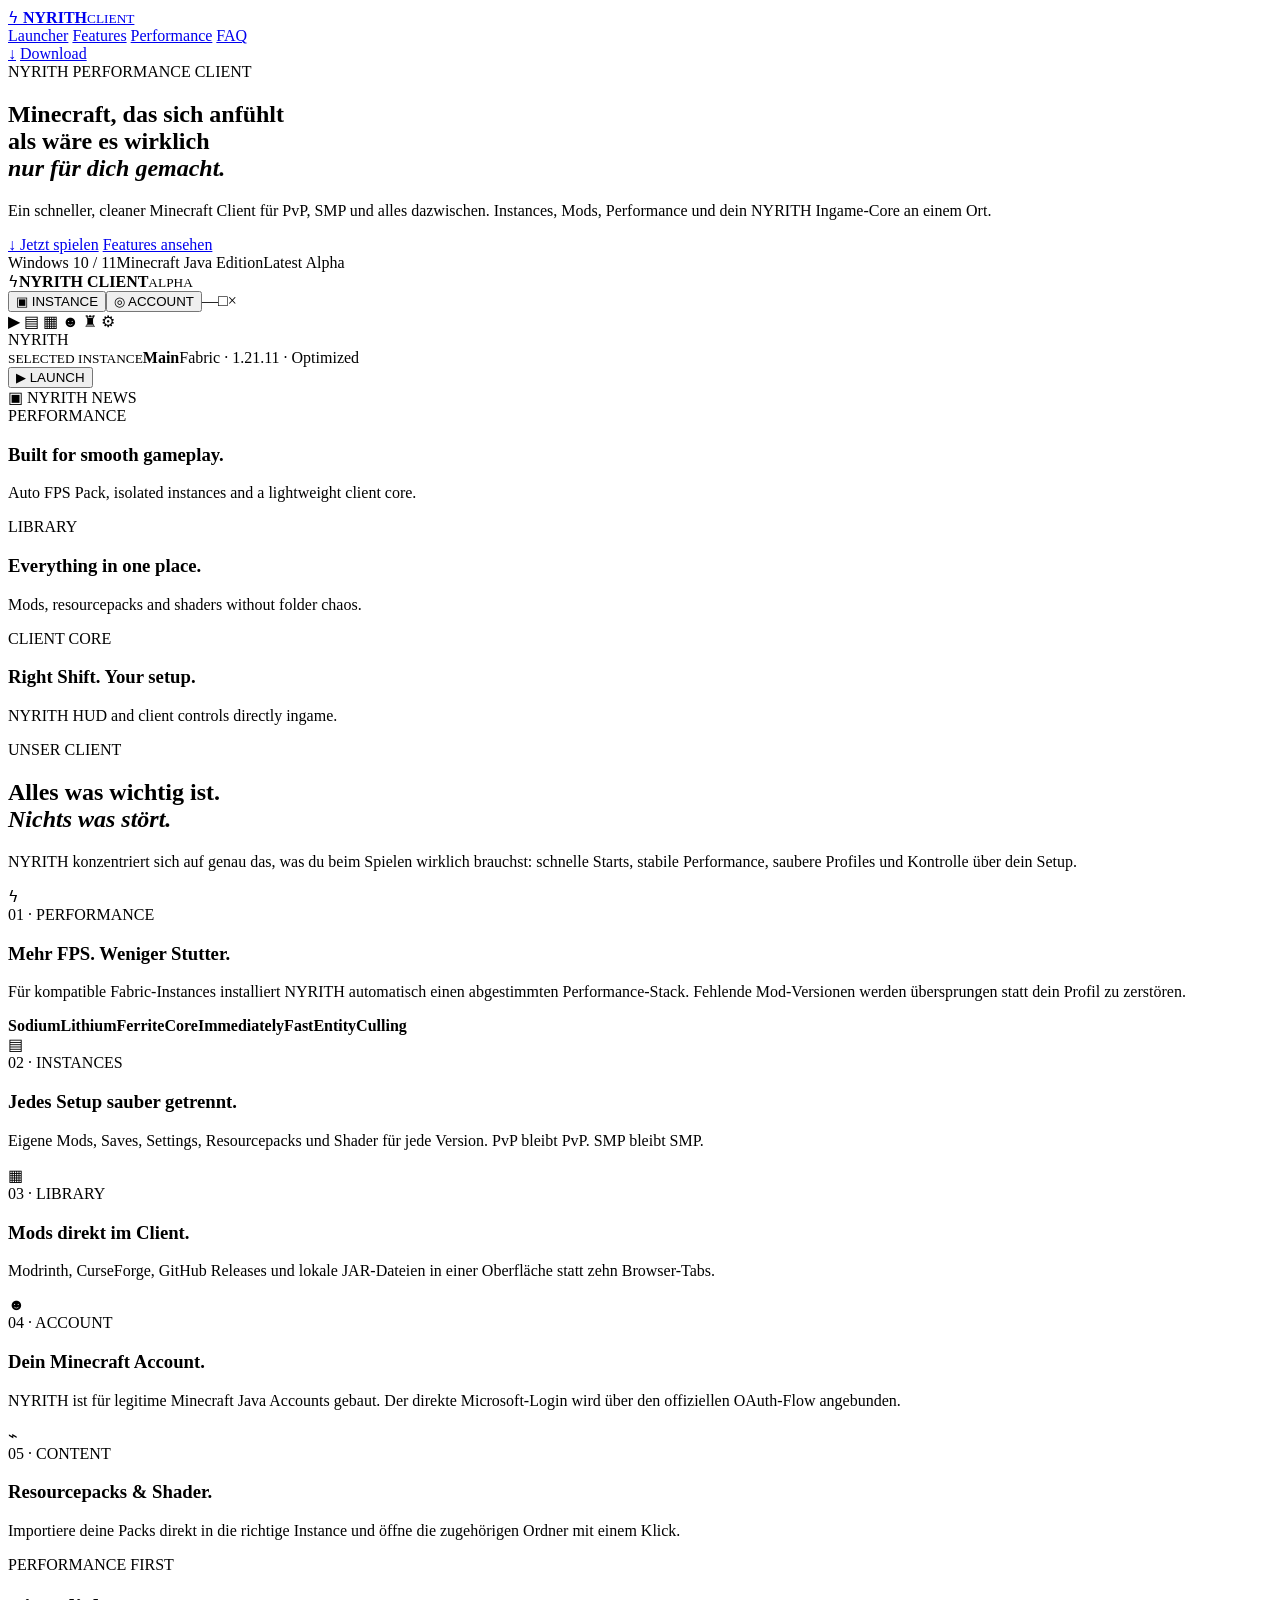
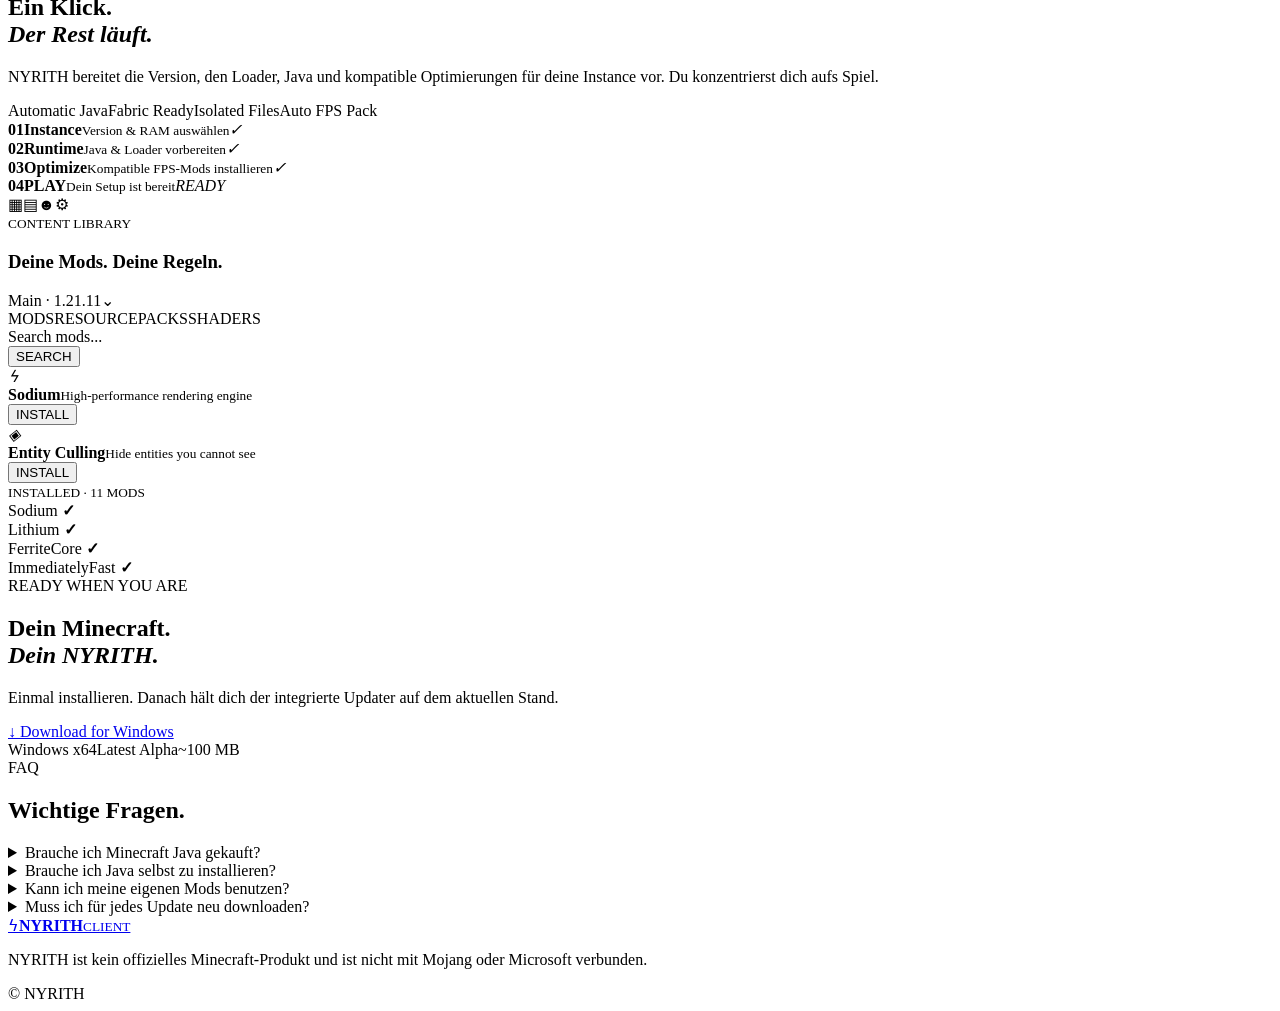
==== index.html @ 1ecbce2e "Publish NYRITH website" ====
<!doctype html>
<html lang="de">
<head>
  <meta charset="UTF-8" />
  <meta name="viewport" content="width=device-width, initial-scale=1.0" />
  <meta name="theme-color" content="#06070b" />
  <meta name="description" content="NYRITH Client – ein moderner Minecraft Performance Client mit Instances, Mods, Resourcepacks, Shadern und eigenem Ingame-Core." />
  <title>NYRITH Client — Minecraft, nur für dich gemacht.</title>
  <link rel="stylesheet" href="styles.css" />
</head>
<body>
  <div class="site-noise" aria-hidden="true"></div>
  <div class="site-glow glow-a" aria-hidden="true"></div>
  <div class="site-glow glow-b" aria-hidden="true"></div>

  <header class="topbar" id="top">
    <div class="topbar-inner">
      <a class="brand" href="#top" aria-label="NYRITH Startseite">
        <span class="bolt" aria-hidden="true">ϟ</span>
        <span class="brand-copy"><b>NYRITH</b><small>CLIENT</small></span>
      </a>

      <nav class="nav" id="mainNav" aria-label="Hauptnavigation">
        <a href="#launcher">Launcher</a>
        <a href="#features">Features</a>
        <a href="#performance">Performance</a>
        <a href="#faq">FAQ</a>
      </nav>

      <div class="top-actions">
        <a class="nav-icon" href="#download" aria-label="Download">↓</a>
        <a class="download-button js-download" href="https://github.com/Away232323/NYRITH-Client-Releases/releases/latest">Download</a>
      </div>
    </div>
  </header>

  <main>
    <section class="hero section-shell">
      <div class="hero-kicker"><span></span> NYRITH PERFORMANCE CLIENT</div>
      <h1>Minecraft, das sich anfühlt<br />als wäre es wirklich<br /><em>nur für dich gemacht.</em></h1>
      <p class="hero-sub">Ein schneller, cleaner Minecraft Client für PvP, SMP und alles dazwischen. Instances, Mods, Performance und dein NYRITH Ingame-Core an einem Ort.</p>
      <div class="hero-actions">
        <a class="cta primary js-download" href="https://github.com/Away232323/NYRITH-Client-Releases/releases/latest"><span>↓</span> Jetzt spielen</a>
        <a class="cta secondary" href="#features">Features ansehen</a>
      </div>
      <div class="hero-meta">
        <span>Windows 10 / 11</span><i></i><span>Minecraft Java Edition</span><i></i><span class="js-version">Latest Alpha</span>
      </div>

      <div class="launcher-stage" id="launcher">
        <div class="stage-glow"></div>
        <div class="launcher-window">
          <div class="launcher-top">
            <div class="mini-logo"><span class="mini-bolt">ϟ</span><b>NYRITH CLIENT</b><small class="js-version">ALPHA</small></div>
            <div class="launcher-top-right"><button>▣ INSTANCE</button><button>◎ ACCOUNT</button><span>—</span><span>□</span><span>×</span></div>
          </div>

          <aside class="launcher-side" aria-hidden="true">
            <span class="active">▶</span>
            <span>▤</span>
            <span>▦</span>
            <span>☻</span>
            <span>♜</span>
            <span class="settings">⚙</span>
          </aside>

          <div class="launcher-content">
            <div class="player-view">
              <div class="player-name">NYRITH</div>
              <div class="character" aria-hidden="true">
                <div class="head"><i></i><i></i></div>
                <div class="body"></div>
                <div class="arm left"></div><div class="arm right"></div>
                <div class="leg left"></div><div class="leg right"></div>
              </div>
              <div class="launch-card">
                <div><small>SELECTED INSTANCE</small><b>Main</b><span>Fabric · 1.21.11 · Optimized</span></div>
                <button>▶ LAUNCH</button>
              </div>
            </div>

            <div class="news-panel">
              <div class="news-title">▣ NYRITH NEWS</div>
              <article><span>PERFORMANCE</span><h3>Built for smooth gameplay.</h3><p>Auto FPS Pack, isolated instances and a lightweight client core.</p></article>
              <article><span>LIBRARY</span><h3>Everything in one place.</h3><p>Mods, resourcepacks and shaders without folder chaos.</p></article>
              <article class="accent"><span>CLIENT CORE</span><h3>Right Shift. Your setup.</h3><p>NYRITH HUD and client controls directly ingame.</p></article>
            </div>
          </div>
        </div>
      </div>
    </section>

    <section class="manifesto section-shell" id="features">
      <div class="eyebrow">UNSER CLIENT</div>
      <h2>Alles was wichtig ist.<br /><em>Nichts was stört.</em></h2>
      <p>NYRITH konzentriert sich auf genau das, was du beim Spielen wirklich brauchst: schnelle Starts, stabile Performance, saubere Profiles und Kontrolle über dein Setup.</p>
    </section>

    <section class="feature-grid section-shell">
      <article class="feature-card feature-wide">
        <div class="feature-icon">ϟ</div>
        <div>
          <span>01 · PERFORMANCE</span>
          <h3>Mehr FPS. Weniger Stutter.</h3>
          <p>Für kompatible Fabric-Instances installiert NYRITH automatisch einen abgestimmten Performance-Stack. Fehlende Mod-Versionen werden übersprungen statt dein Profil zu zerstören.</p>
          <div class="tag-row"><b>Sodium</b><b>Lithium</b><b>FerriteCore</b><b>ImmediatelyFast</b><b>EntityCulling</b></div>
        </div>
      </article>

      <article class="feature-card">
        <div class="feature-icon">▤</div>
        <span>02 · INSTANCES</span>
        <h3>Jedes Setup sauber getrennt.</h3>
        <p>Eigene Mods, Saves, Settings, Resourcepacks und Shader für jede Version. PvP bleibt PvP. SMP bleibt SMP.</p>
      </article>

      <article class="feature-card">
        <div class="feature-icon">▦</div>
        <span>03 · LIBRARY</span>
        <h3>Mods direkt im Client.</h3>
        <p>Modrinth, CurseForge, GitHub Releases und lokale JAR-Dateien in einer Oberfläche statt zehn Browser-Tabs.</p>
      </article>

      <article class="feature-card">
        <div class="feature-icon">☻</div>
        <span>04 · ACCOUNT</span>
        <h3>Dein Minecraft Account.</h3>
        <p>NYRITH ist für legitime Minecraft Java Accounts gebaut. Der direkte Microsoft-Login wird über den offiziellen OAuth-Flow angebunden.</p>
      </article>

      <article class="feature-card">
        <div class="feature-icon">⌁</div>
        <span>05 · CONTENT</span>
        <h3>Resourcepacks & Shader.</h3>
        <p>Importiere deine Packs direkt in die richtige Instance und öffne die zugehörigen Ordner mit einem Klick.</p>
      </article>
    </section>

    <section class="performance section-shell" id="performance">
      <div class="performance-copy">
        <div class="eyebrow">PERFORMANCE FIRST</div>
        <h2>Ein Klick.<br /><em>Der Rest läuft.</em></h2>
        <p>NYRITH bereitet die Version, den Loader, Java und kompatible Optimierungen für deine Instance vor. Du konzentrierst dich aufs Spiel.</p>
        <div class="performance-badges"><span>Automatic Java</span><span>Fabric Ready</span><span>Isolated Files</span><span>Auto FPS Pack</span></div>
      </div>

      <div class="pipeline">
        <div><b>01</b><span><strong>Instance</strong><small>Version & RAM auswählen</small></span><i>✓</i></div>
        <div><b>02</b><span><strong>Runtime</strong><small>Java & Loader vorbereiten</small></span><i>✓</i></div>
        <div><b>03</b><span><strong>Optimize</strong><small>Kompatible FPS-Mods installieren</small></span><i>✓</i></div>
        <div class="pipeline-active"><b>04</b><span><strong>PLAY</strong><small>Dein Setup ist bereit</small></span><i>READY</i></div>
      </div>
    </section>

    <section class="control section-shell">
      <div class="control-window">
        <div class="control-sidebar"><span class="active">▦</span><span>▤</span><span>☻</span><span>⚙</span></div>
        <div class="control-main">
          <div class="control-head"><div><small>CONTENT LIBRARY</small><h3>Deine Mods. Deine Regeln.</h3></div><div class="instance-chip">Main · 1.21.11⌄</div></div>
          <div class="control-tabs"><span class="active">MODS</span><span>RESOURCEPACKS</span><span>SHADERS</span></div>
          <div class="mod-demo-grid">
            <div class="mod-search"><div class="search-box">Search mods...</div><button>SEARCH</button><div class="demo-card"><i>ϟ</i><div><b>Sodium</b><small>High-performance rendering engine</small></div><button>INSTALL</button></div><div class="demo-card"><i>◈</i><div><b>Entity Culling</b><small>Hide entities you cannot see</small></div><button>INSTALL</button></div></div>
            <aside class="installed-demo"><small>INSTALLED · 11 MODS</small><div>Sodium <b>✓</b></div><div>Lithium <b>✓</b></div><div>FerriteCore <b>✓</b></div><div>ImmediatelyFast <b>✓</b></div></aside>
          </div>
        </div>
      </div>
    </section>

    <section class="download-section section-shell" id="download">
      <div class="download-halo"></div>
      <span class="eyebrow">READY WHEN YOU ARE</span>
      <h2>Dein Minecraft.<br /><em>Dein NYRITH.</em></h2>
      <p>Einmal installieren. Danach hält dich der integrierte Updater auf dem aktuellen Stand.</p>
      <a class="cta primary huge js-download" href="https://github.com/Away232323/NYRITH-Client-Releases/releases/latest"><span>↓</span> Download for Windows</a>
      <div class="download-info"><span>Windows x64</span><i></i><span class="js-version">Latest Alpha</span><i></i><span>~100 MB</span></div>
    </section>

    <section class="faq section-shell" id="faq">
      <div class="faq-heading"><span class="eyebrow">FAQ</span><h2>Wichtige Fragen.</h2></div>
      <div class="faq-list">
        <details><summary>Brauche ich Minecraft Java gekauft?</summary><p>Ja. NYRITH ist für legitime Minecraft Java Edition Accounts gedacht und enthält keine Minecraft-Spieldateien als Ersatz für einen Kauf.</p></details>
        <details><summary>Brauche ich Java selbst zu installieren?</summary><p>Normalerweise nicht. NYRITH kann für unterstützte Minecraft-Versionen automatisch die passende Java-Hauptversion vorbereiten.</p></details>
        <details><summary>Kann ich meine eigenen Mods benutzen?</summary><p>Ja. Du kannst kompatible Mods aus der Library installieren oder lokale .jar-Dateien direkt in eine Instance importieren.</p></details>
        <details><summary>Muss ich für jedes Update neu downloaden?</summary><p>Nein. Sobald der öffentliche Release-Kanal verbunden ist, prüft NYRITH selbst auf neue Releases und kann Updates direkt im Client laden und installieren.</p></details>
      </div>
    </section>
  </main>

  <footer>
    <div class="footer-inner">
      <a class="brand" href="#top"><span class="bolt">ϟ</span><span class="brand-copy"><b>NYRITH</b><small>CLIENT</small></span></a>
      <p>NYRITH ist kein offizielles Minecraft-Produkt und ist nicht mit Mojang oder Microsoft verbunden.</p>
      <span>© <b id="year"></b> NYRITH</span>
    </div>
  </footer>

  <script src="app.js"></script>
</body>
</html>
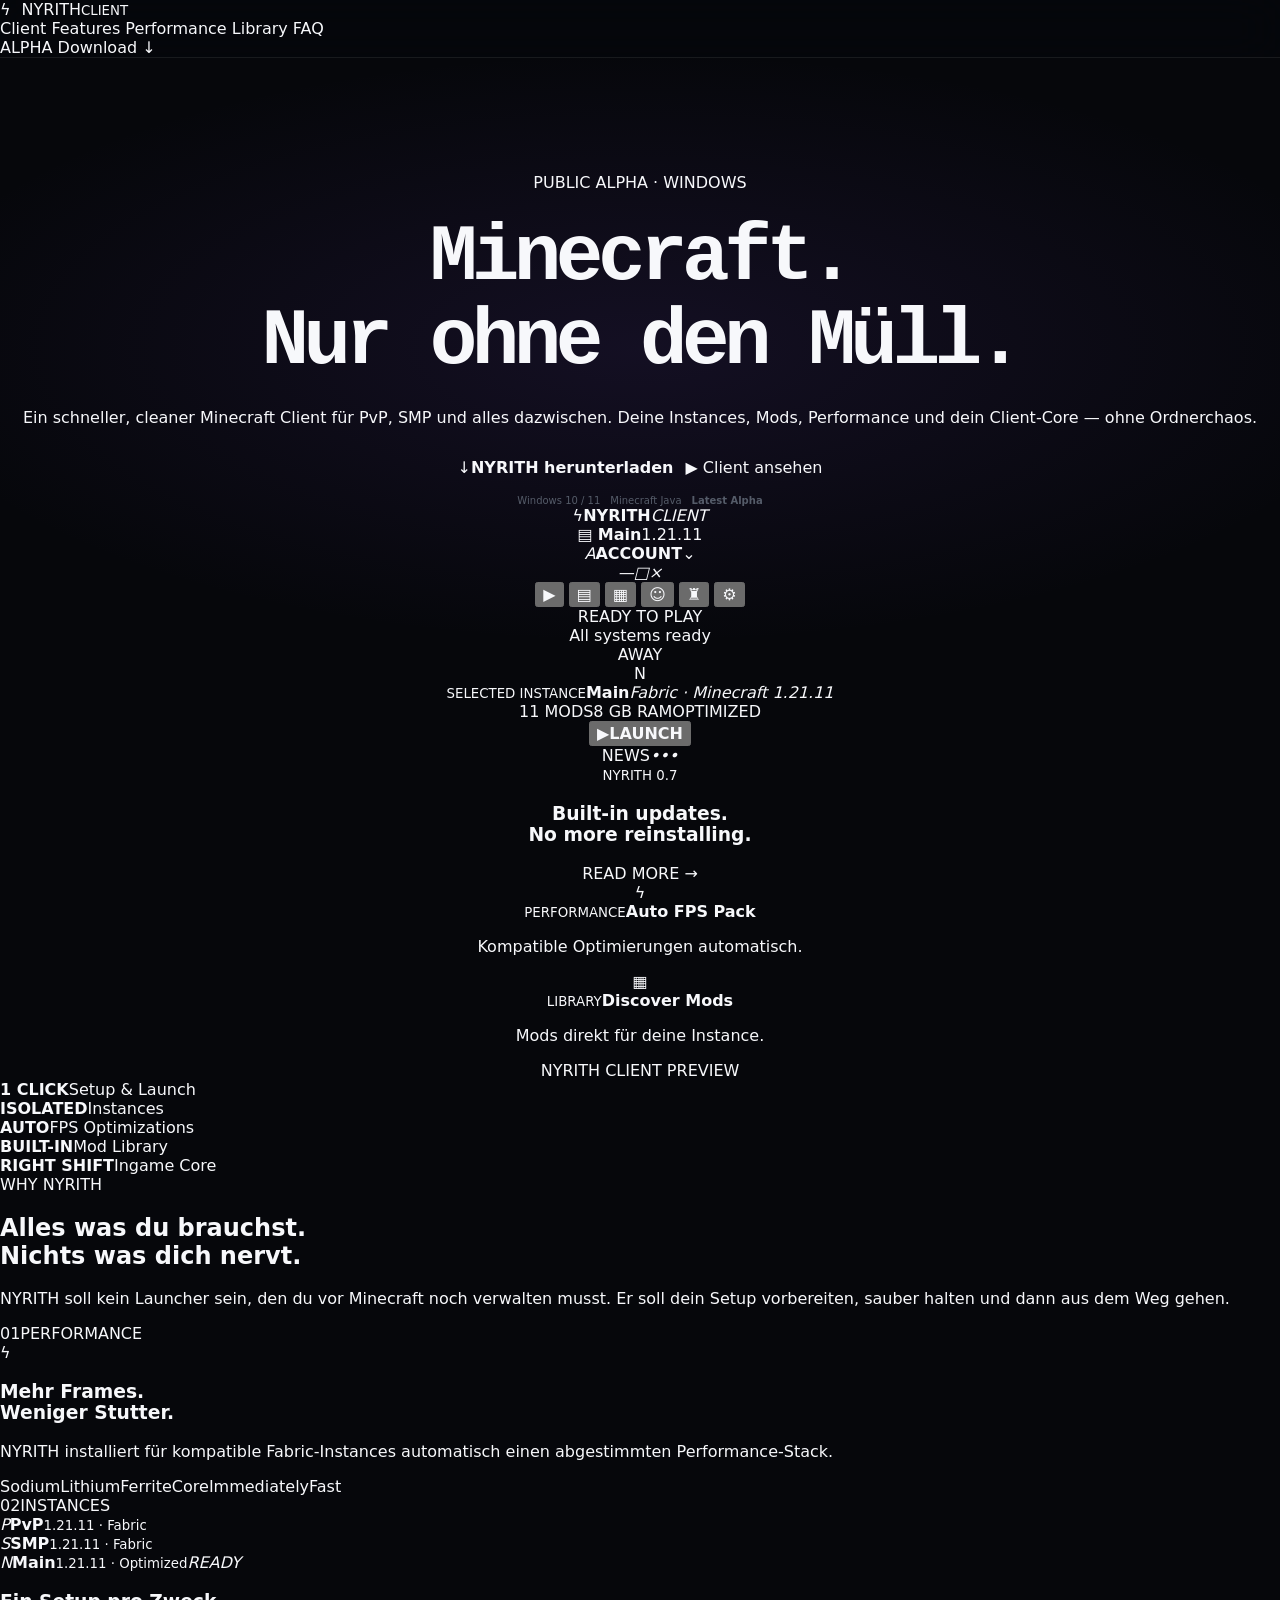
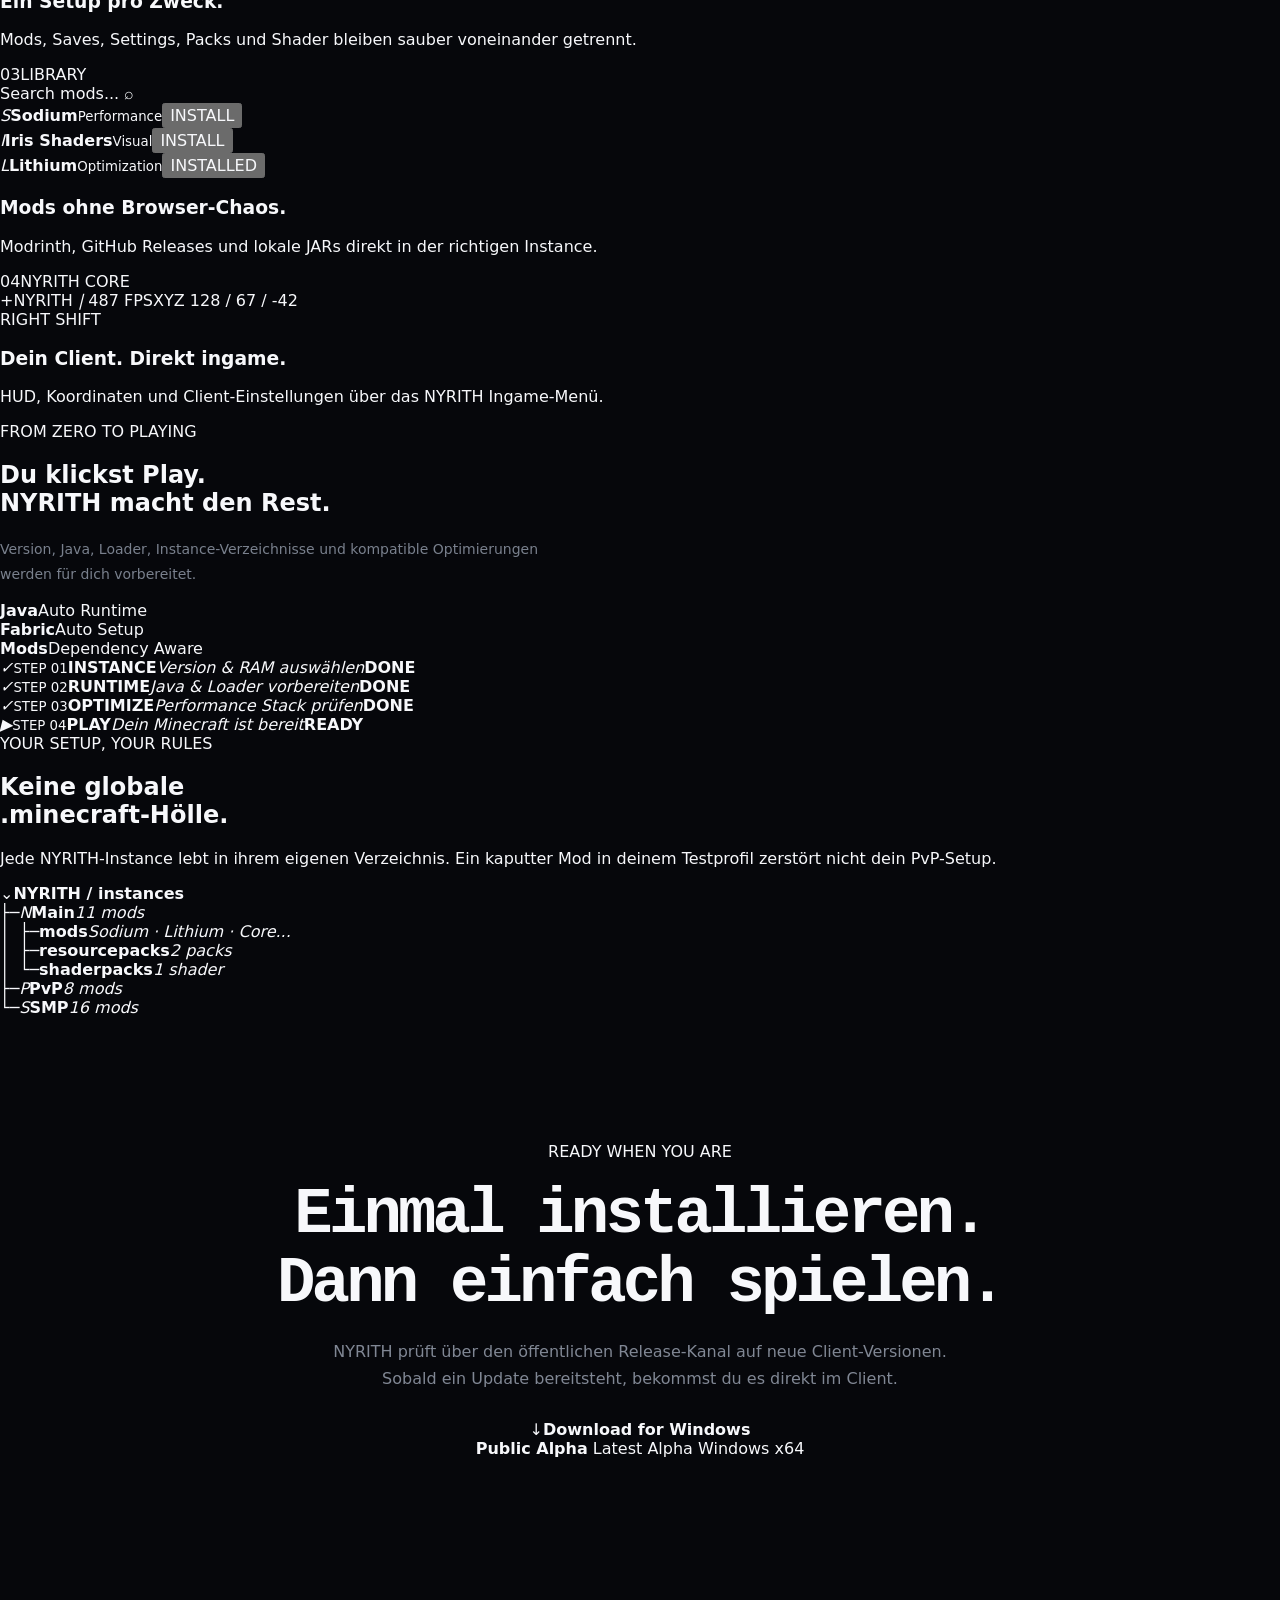
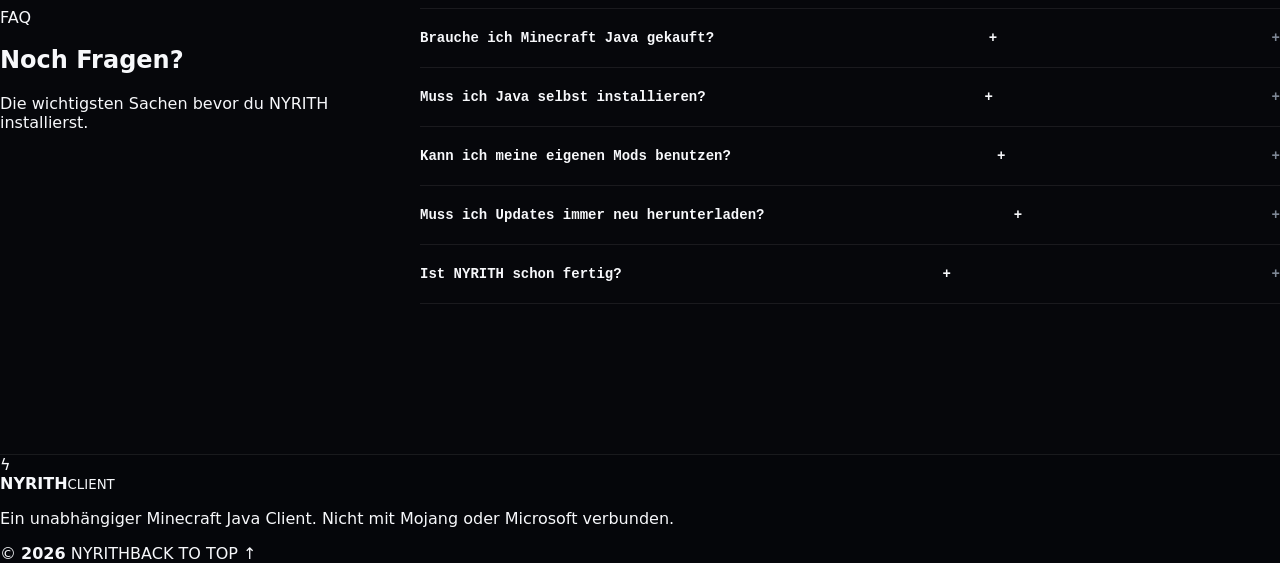
==== commit d726fbac: "Redesign NYRITH website premium landing page" ====
--- a/index.html
+++ b/index.html
@@ -3,194 +3,252 @@
 <head>
   <meta charset="UTF-8" />
   <meta name="viewport" content="width=device-width, initial-scale=1.0" />
-  <meta name="theme-color" content="#06070b" />
-  <meta name="description" content="NYRITH Client – ein moderner Minecraft Performance Client mit Instances, Mods, Resourcepacks, Shadern und eigenem Ingame-Core." />
-  <title>NYRITH Client — Minecraft, nur für dich gemacht.</title>
+  <meta name="theme-color" content="#07080c" />
+  <meta name="description" content="NYRITH Client – ein cleaner Minecraft Performance Client mit isolierten Instances, integrierter Mod-Library, Auto-Optimierung und eigenem Ingame-Core." />
+  <meta property="og:title" content="NYRITH Client" />
+  <meta property="og:description" content="Minecraft. Schneller. Cleaner. Dein Setup." />
+  <title>NYRITH Client — Minecraft. Dein Setup.</title>
   <link rel="stylesheet" href="styles.css" />
 </head>
 <body>
-  <div class="site-noise" aria-hidden="true"></div>
-  <div class="site-glow glow-a" aria-hidden="true"></div>
-  <div class="site-glow glow-b" aria-hidden="true"></div>
+  <div class="page-noise" aria-hidden="true"></div>
+  <div class="cursor-glow" id="cursorGlow" aria-hidden="true"></div>
 
   <header class="topbar" id="top">
-    <div class="topbar-inner">
+    <div class="nav-shell">
       <a class="brand" href="#top" aria-label="NYRITH Startseite">
-        <span class="bolt" aria-hidden="true">ϟ</span>
-        <span class="brand-copy"><b>NYRITH</b><small>CLIENT</small></span>
+        <span class="brand-mark">ϟ</span>
+        <span class="brand-name">NYRITH<small>CLIENT</small></span>
       </a>
 
-      <nav class="nav" id="mainNav" aria-label="Hauptnavigation">
-        <a href="#launcher">Launcher</a>
+      <nav class="nav-links" aria-label="Navigation">
+        <a href="#client">Client</a>
         <a href="#features">Features</a>
         <a href="#performance">Performance</a>
+        <a href="#library">Library</a>
         <a href="#faq">FAQ</a>
       </nav>
 
-      <div class="top-actions">
-        <a class="nav-icon" href="#download" aria-label="Download">↓</a>
-        <a class="download-button js-download" href="https://github.com/Away232323/NYRITH-Client-Releases/releases/latest">Download</a>
+      <div class="nav-actions">
+        <span class="nav-version js-version">ALPHA</span>
+        <a class="nav-download js-download" href="https://github.com/Away232323/NYRITH-Client-Releases/releases/latest">Download <span>↓</span></a>
       </div>
     </div>
   </header>
 
   <main>
-    <section class="hero section-shell">
-      <div class="hero-kicker"><span></span> NYRITH PERFORMANCE CLIENT</div>
-      <h1>Minecraft, das sich anfühlt<br />als wäre es wirklich<br /><em>nur für dich gemacht.</em></h1>
-      <p class="hero-sub">Ein schneller, cleaner Minecraft Client für PvP, SMP und alles dazwischen. Instances, Mods, Performance und dein NYRITH Ingame-Core an einem Ort.</p>
+    <section class="hero shell reveal">
+      <div class="hero-badge"><i></i><span>PUBLIC ALPHA · WINDOWS</span></div>
+      <h1>Minecraft.<br><span>Nur ohne den Müll.</span></h1>
+      <p>Ein schneller, cleaner Minecraft Client für PvP, SMP und alles dazwischen. Deine Instances, Mods, Performance und dein Client-Core — ohne Ordnerchaos.</p>
+
       <div class="hero-actions">
-        <a class="cta primary js-download" href="https://github.com/Away232323/NYRITH-Client-Releases/releases/latest"><span>↓</span> Jetzt spielen</a>
-        <a class="cta secondary" href="#features">Features ansehen</a>
-      </div>
+        <a class="button button-primary js-download" href="https://github.com/Away232323/NYRITH-Client-Releases/releases/latest"><span class="download-icon">↓</span><b>NYRITH herunterladen</b></a>
+        <a class="button button-secondary" href="#client"><span>▶</span> Client ansehen</a>
+      </div>
+
       <div class="hero-meta">
-        <span>Windows 10 / 11</span><i></i><span>Minecraft Java Edition</span><i></i><span class="js-version">Latest Alpha</span>
-      </div>
-
-      <div class="launcher-stage" id="launcher">
-        <div class="stage-glow"></div>
-        <div class="launcher-window">
-          <div class="launcher-top">
-            <div class="mini-logo"><span class="mini-bolt">ϟ</span><b>NYRITH CLIENT</b><small class="js-version">ALPHA</small></div>
-            <div class="launcher-top-right"><button>▣ INSTANCE</button><button>◎ ACCOUNT</button><span>—</span><span>□</span><span>×</span></div>
+        <span><i class="dot green"></i> Windows 10 / 11</span>
+        <span><i class="dot purple"></i> Minecraft Java</span>
+        <span><i class="dot blue"></i> <b class="js-version">Latest Alpha</b></span>
+      </div>
+
+      <div class="product-stage" id="client">
+        <div class="stage-aura"></div>
+        <div class="client-window" id="clientWindow">
+          <div class="client-titlebar">
+            <div class="client-brand"><span>ϟ</span><b>NYRITH</b><em>CLIENT</em></div>
+            <div class="client-title-actions">
+              <div class="instance-pill">▤ <b>Main</b><span>1.21.11</span></div>
+              <div class="account-pill"><i>A</i><b>ACCOUNT</b><span>⌄</span></div>
+              <div class="window-buttons"><i>—</i><i>□</i><i>×</i></div>
+            </div>
           </div>
 
-          <aside class="launcher-side" aria-hidden="true">
-            <span class="active">▶</span>
-            <span>▤</span>
-            <span>▦</span>
-            <span>☻</span>
-            <span>♜</span>
-            <span class="settings">⚙</span>
+          <aside class="client-sidebar">
+            <button class="active" aria-label="Play">▶</button>
+            <button aria-label="Instances">▤</button>
+            <button aria-label="Library">▦</button>
+            <button aria-label="Skins">☺</button>
+            <button aria-label="Capes">♜</button>
+            <button class="bottom" aria-label="Settings">⚙</button>
           </aside>
 
-          <div class="launcher-content">
-            <div class="player-view">
-              <div class="player-name">NYRITH</div>
-              <div class="character" aria-hidden="true">
-                <div class="head"><i></i><i></i></div>
-                <div class="body"></div>
-                <div class="arm left"></div><div class="arm right"></div>
-                <div class="leg left"></div><div class="leg right"></div>
+          <div class="client-home">
+            <div class="client-home-top">
+              <span class="tiny-label">READY TO PLAY</span>
+              <div class="client-status"><i></i> All systems ready</div>
+            </div>
+
+            <div class="player-zone">
+              <div class="player-halo"></div>
+              <div class="player-label">AWAY</div>
+              <div class="pixel-player" aria-hidden="true">
+                <div class="px-head"><i></i><i></i><b></b></div>
+                <div class="px-body"></div>
+                <div class="px-arm left"></div><div class="px-arm right"></div>
+                <div class="px-leg left"></div><div class="px-leg right"></div>
               </div>
-              <div class="launch-card">
-                <div><small>SELECTED INSTANCE</small><b>Main</b><span>Fabric · 1.21.11 · Optimized</span></div>
-                <button>▶ LAUNCH</button>
+            </div>
+
+            <div class="launch-panel">
+              <div class="launch-instance">
+                <span class="instance-logo">N</span>
+                <div><small>SELECTED INSTANCE</small><b>Main</b><em>Fabric · Minecraft 1.21.11</em></div>
               </div>
-            </div>
-
-            <div class="news-panel">
-              <div class="news-title">▣ NYRITH NEWS</div>
-              <article><span>PERFORMANCE</span><h3>Built for smooth gameplay.</h3><p>Auto FPS Pack, isolated instances and a lightweight client core.</p></article>
-              <article><span>LIBRARY</span><h3>Everything in one place.</h3><p>Mods, resourcepacks and shaders without folder chaos.</p></article>
-              <article class="accent"><span>CLIENT CORE</span><h3>Right Shift. Your setup.</h3><p>NYRITH HUD and client controls directly ingame.</p></article>
+              <div class="launch-tags"><span>11 MODS</span><span>8 GB RAM</span><span>OPTIMIZED</span></div>
+              <button class="launch-button"><span>▶</span><b>LAUNCH</b></button>
             </div>
           </div>
-        </div>
-      </div>
-    </section>
-
-    <section class="manifesto section-shell" id="features">
-      <div class="eyebrow">UNSER CLIENT</div>
-      <h2>Alles was wichtig ist.<br /><em>Nichts was stört.</em></h2>
-      <p>NYRITH konzentriert sich auf genau das, was du beim Spielen wirklich brauchst: schnelle Starts, stabile Performance, saubere Profiles und Kontrolle über dein Setup.</p>
-    </section>
-
-    <section class="feature-grid section-shell">
-      <article class="feature-card feature-wide">
-        <div class="feature-icon">ϟ</div>
-        <div>
-          <span>01 · PERFORMANCE</span>
-          <h3>Mehr FPS. Weniger Stutter.</h3>
-          <p>Für kompatible Fabric-Instances installiert NYRITH automatisch einen abgestimmten Performance-Stack. Fehlende Mod-Versionen werden übersprungen statt dein Profil zu zerstören.</p>
-          <div class="tag-row"><b>Sodium</b><b>Lithium</b><b>FerriteCore</b><b>ImmediatelyFast</b><b>EntityCulling</b></div>
-        </div>
-      </article>
-
-      <article class="feature-card">
-        <div class="feature-icon">▤</div>
-        <span>02 · INSTANCES</span>
-        <h3>Jedes Setup sauber getrennt.</h3>
-        <p>Eigene Mods, Saves, Settings, Resourcepacks und Shader für jede Version. PvP bleibt PvP. SMP bleibt SMP.</p>
-      </article>
-
-      <article class="feature-card">
-        <div class="feature-icon">▦</div>
-        <span>03 · LIBRARY</span>
-        <h3>Mods direkt im Client.</h3>
-        <p>Modrinth, CurseForge, GitHub Releases und lokale JAR-Dateien in einer Oberfläche statt zehn Browser-Tabs.</p>
-      </article>
-
-      <article class="feature-card">
-        <div class="feature-icon">☻</div>
-        <span>04 · ACCOUNT</span>
-        <h3>Dein Minecraft Account.</h3>
-        <p>NYRITH ist für legitime Minecraft Java Accounts gebaut. Der direkte Microsoft-Login wird über den offiziellen OAuth-Flow angebunden.</p>
-      </article>
-
-      <article class="feature-card">
-        <div class="feature-icon">⌁</div>
-        <span>05 · CONTENT</span>
-        <h3>Resourcepacks & Shader.</h3>
-        <p>Importiere deine Packs direkt in die richtige Instance und öffne die zugehörigen Ordner mit einem Klick.</p>
-      </article>
-    </section>
-
-    <section class="performance section-shell" id="performance">
+
+          <aside class="client-news">
+            <div class="panel-heading"><span>NEWS</span><i>•••</i></div>
+            <article class="news-hero"><small>NYRITH 0.7</small><h3>Built-in updates.<br>No more reinstalling.</h3><span>READ MORE →</span></article>
+            <article><div class="news-icon purple">ϟ</div><div><small>PERFORMANCE</small><b>Auto FPS Pack</b><p>Kompatible Optimierungen automatisch.</p></div></article>
+            <article><div class="news-icon blue">▦</div><div><small>LIBRARY</small><b>Discover Mods</b><p>Mods direkt für deine Instance.</p></div></article>
+          </aside>
+        </div>
+        <div class="stage-caption"><span></span> NYRITH CLIENT PREVIEW <span></span></div>
+      </div>
+    </section>
+
+    <section class="proof-strip reveal">
+      <div class="shell proof-grid">
+        <div><strong>1 CLICK</strong><span>Setup & Launch</span></div>
+        <div><strong>ISOLATED</strong><span>Instances</span></div>
+        <div><strong>AUTO</strong><span>FPS Optimizations</span></div>
+        <div><strong>BUILT-IN</strong><span>Mod Library</span></div>
+        <div><strong>RIGHT SHIFT</strong><span>Ingame Core</span></div>
+      </div>
+    </section>
+
+    <section class="section-intro shell reveal" id="features">
+      <div class="section-kicker">WHY NYRITH</div>
+      <h2>Alles was du brauchst.<br><span>Nichts was dich nervt.</span></h2>
+      <p>NYRITH soll kein Launcher sein, den du vor Minecraft noch verwalten musst. Er soll dein Setup vorbereiten, sauber halten und dann aus dem Weg gehen.</p>
+    </section>
+
+    <section class="bento shell">
+      <article class="bento-card bento-performance reveal">
+        <div class="card-top"><span class="card-number">01</span><span class="card-chip">PERFORMANCE</span></div>
+        <div class="speed-visual">
+          <div class="speed-ring"><span>ϟ</span></div>
+          <div class="speed-lines"><i></i><i></i><i></i><i></i><i></i></div>
+        </div>
+        <h3>Mehr Frames.<br>Weniger Stutter.</h3>
+        <p>NYRITH installiert für kompatible Fabric-Instances automatisch einen abgestimmten Performance-Stack.</p>
+        <div class="mod-pills"><span>Sodium</span><span>Lithium</span><span>FerriteCore</span><span>ImmediatelyFast</span></div>
+      </article>
+
+      <article class="bento-card bento-instance reveal">
+        <div class="card-top"><span class="card-number">02</span><span class="card-chip">INSTANCES</span></div>
+        <div class="instance-stack">
+          <div class="stack-card back"><i>P</i><span><b>PvP</b><small>1.21.11 · Fabric</small></span></div>
+          <div class="stack-card middle"><i>S</i><span><b>SMP</b><small>1.21.11 · Fabric</small></span></div>
+          <div class="stack-card front"><i>N</i><span><b>Main</b><small>1.21.11 · Optimized</small></span><em>READY</em></div>
+        </div>
+        <h3>Ein Setup pro Zweck.</h3>
+        <p>Mods, Saves, Settings, Packs und Shader bleiben sauber voneinander getrennt.</p>
+      </article>
+
+      <article class="bento-card bento-library reveal" id="library">
+        <div class="card-top"><span class="card-number">03</span><span class="card-chip">LIBRARY</span></div>
+        <div class="mini-library">
+          <div class="mini-search">Search mods... <span>⌕</span></div>
+          <div class="mini-mod"><i class="mod-sodium">S</i><span><b>Sodium</b><small>Performance</small></span><button>INSTALL</button></div>
+          <div class="mini-mod"><i class="mod-iris">I</i><span><b>Iris Shaders</b><small>Visual</small></span><button>INSTALL</button></div>
+          <div class="mini-mod"><i class="mod-lithium">L</i><span><b>Lithium</b><small>Optimization</small></span><button>INSTALLED</button></div>
+        </div>
+        <h3>Mods ohne Browser-Chaos.</h3>
+        <p>Modrinth, GitHub Releases und lokale JARs direkt in der richtigen Instance.</p>
+      </article>
+
+      <article class="bento-card bento-core reveal">
+        <div class="card-top"><span class="card-number">04</span><span class="card-chip">NYRITH CORE</span></div>
+        <div class="hud-preview">
+          <div class="hud-game"><span class="hud-cross">+</span><span class="hud-title">NYRITH <i>|</i> 487 FPS</span><span class="hud-coords">XYZ 128 / 67 / -42</span></div>
+          <div class="hud-key">RIGHT SHIFT</div>
+        </div>
+        <h3>Dein Client. Direkt ingame.</h3>
+        <p>HUD, Koordinaten und Client-Einstellungen über das NYRITH Ingame-Menü.</p>
+      </article>
+    </section>
+
+    <section class="performance-section shell reveal" id="performance">
       <div class="performance-copy">
-        <div class="eyebrow">PERFORMANCE FIRST</div>
-        <h2>Ein Klick.<br /><em>Der Rest läuft.</em></h2>
-        <p>NYRITH bereitet die Version, den Loader, Java und kompatible Optimierungen für deine Instance vor. Du konzentrierst dich aufs Spiel.</p>
-        <div class="performance-badges"><span>Automatic Java</span><span>Fabric Ready</span><span>Isolated Files</span><span>Auto FPS Pack</span></div>
-      </div>
-
-      <div class="pipeline">
-        <div><b>01</b><span><strong>Instance</strong><small>Version & RAM auswählen</small></span><i>✓</i></div>
-        <div><b>02</b><span><strong>Runtime</strong><small>Java & Loader vorbereiten</small></span><i>✓</i></div>
-        <div><b>03</b><span><strong>Optimize</strong><small>Kompatible FPS-Mods installieren</small></span><i>✓</i></div>
-        <div class="pipeline-active"><b>04</b><span><strong>PLAY</strong><small>Dein Setup ist bereit</small></span><i>READY</i></div>
-      </div>
-    </section>
-
-    <section class="control section-shell">
-      <div class="control-window">
-        <div class="control-sidebar"><span class="active">▦</span><span>▤</span><span>☻</span><span>⚙</span></div>
-        <div class="control-main">
-          <div class="control-head"><div><small>CONTENT LIBRARY</small><h3>Deine Mods. Deine Regeln.</h3></div><div class="instance-chip">Main · 1.21.11⌄</div></div>
-          <div class="control-tabs"><span class="active">MODS</span><span>RESOURCEPACKS</span><span>SHADERS</span></div>
-          <div class="mod-demo-grid">
-            <div class="mod-search"><div class="search-box">Search mods...</div><button>SEARCH</button><div class="demo-card"><i>ϟ</i><div><b>Sodium</b><small>High-performance rendering engine</small></div><button>INSTALL</button></div><div class="demo-card"><i>◈</i><div><b>Entity Culling</b><small>Hide entities you cannot see</small></div><button>INSTALL</button></div></div>
-            <aside class="installed-demo"><small>INSTALLED · 11 MODS</small><div>Sodium <b>✓</b></div><div>Lithium <b>✓</b></div><div>FerriteCore <b>✓</b></div><div>ImmediatelyFast <b>✓</b></div></aside>
-          </div>
-        </div>
-      </div>
-    </section>
-
-    <section class="download-section section-shell" id="download">
-      <div class="download-halo"></div>
-      <span class="eyebrow">READY WHEN YOU ARE</span>
-      <h2>Dein Minecraft.<br /><em>Dein NYRITH.</em></h2>
-      <p>Einmal installieren. Danach hält dich der integrierte Updater auf dem aktuellen Stand.</p>
-      <a class="cta primary huge js-download" href="https://github.com/Away232323/NYRITH-Client-Releases/releases/latest"><span>↓</span> Download for Windows</a>
-      <div class="download-info"><span>Windows x64</span><i></i><span class="js-version">Latest Alpha</span><i></i><span>~100 MB</span></div>
-    </section>
-
-    <section class="faq section-shell" id="faq">
-      <div class="faq-heading"><span class="eyebrow">FAQ</span><h2>Wichtige Fragen.</h2></div>
+        <div class="section-kicker">FROM ZERO TO PLAYING</div>
+        <h2>Du klickst Play.<br><span>NYRITH macht den Rest.</span></h2>
+        <p>Version, Java, Loader, Instance-Verzeichnisse und kompatible Optimierungen werden für dich vorbereitet.</p>
+        <div class="performance-stats">
+          <div><b>Java</b><span>Auto Runtime</span></div>
+          <div><b>Fabric</b><span>Auto Setup</span></div>
+          <div><b>Mods</b><span>Dependency Aware</span></div>
+        </div>
+      </div>
+
+      <div class="flow-card">
+        <div class="flow-line"></div>
+        <div class="flow-step done"><i>✓</i><span><small>STEP 01</small><b>INSTANCE</b><em>Version & RAM auswählen</em></span><strong>DONE</strong></div>
+        <div class="flow-step done"><i>✓</i><span><small>STEP 02</small><b>RUNTIME</b><em>Java & Loader vorbereiten</em></span><strong>DONE</strong></div>
+        <div class="flow-step done"><i>✓</i><span><small>STEP 03</small><b>OPTIMIZE</b><em>Performance Stack prüfen</em></span><strong>DONE</strong></div>
+        <div class="flow-step active"><i>▶</i><span><small>STEP 04</small><b>PLAY</b><em>Dein Minecraft ist bereit</em></span><strong>READY</strong></div>
+      </div>
+    </section>
+
+    <section class="comparison shell reveal">
+      <div class="comparison-card">
+        <div class="comparison-copy">
+          <span class="section-kicker">YOUR SETUP, YOUR RULES</span>
+          <h2>Keine globale<br>.minecraft-Hölle.</h2>
+          <p>Jede NYRITH-Instance lebt in ihrem eigenen Verzeichnis. Ein kaputter Mod in deinem Testprofil zerstört nicht dein PvP-Setup.</p>
+        </div>
+        <div class="folder-tree">
+          <div class="folder-root"><span>⌄</span><b>NYRITH / instances</b></div>
+          <div class="folder-branch active"><span>├─</span><i>N</i><b>Main</b><em>11 mods</em></div>
+          <div class="folder-files"><span>│&nbsp;&nbsp;├─</span><b>mods</b><em>Sodium · Lithium · Core...</em></div>
+          <div class="folder-files"><span>│&nbsp;&nbsp;├─</span><b>resourcepacks</b><em>2 packs</em></div>
+          <div class="folder-files"><span>│&nbsp;&nbsp;└─</span><b>shaderpacks</b><em>1 shader</em></div>
+          <div class="folder-branch"><span>├─</span><i>P</i><b>PvP</b><em>8 mods</em></div>
+          <div class="folder-branch"><span>└─</span><i>S</i><b>SMP</b><em>16 mods</em></div>
+        </div>
+      </div>
+    </section>
+
+    <section class="download-section shell reveal" id="download">
+      <div class="download-grid"></div>
+      <div class="download-orb"></div>
+      <span class="section-kicker">READY WHEN YOU ARE</span>
+      <h2>Einmal installieren.<br><span>Dann einfach spielen.</span></h2>
+      <p>NYRITH prüft über den öffentlichen Release-Kanal auf neue Client-Versionen. Sobald ein Update bereitsteht, bekommst du es direkt im Client.</p>
+      <a class="button button-primary button-xl js-download" href="https://github.com/Away232323/NYRITH-Client-Releases/releases/latest"><span class="download-icon">↓</span><b>Download for Windows</b></a>
+      <div class="release-card">
+        <span><i class="dot green"></i> <b id="releaseStatus">Public Alpha</b></span>
+        <span class="js-version">Latest Alpha</span>
+        <span id="releaseSize">Windows x64</span>
+      </div>
+    </section>
+
+    <section class="faq shell reveal" id="faq">
+      <div class="faq-copy">
+        <span class="section-kicker">FAQ</span>
+        <h2>Noch Fragen?</h2>
+        <p>Die wichtigsten Sachen bevor du NYRITH installierst.</p>
+      </div>
       <div class="faq-list">
-        <details><summary>Brauche ich Minecraft Java gekauft?</summary><p>Ja. NYRITH ist für legitime Minecraft Java Edition Accounts gedacht und enthält keine Minecraft-Spieldateien als Ersatz für einen Kauf.</p></details>
-        <details><summary>Brauche ich Java selbst zu installieren?</summary><p>Normalerweise nicht. NYRITH kann für unterstützte Minecraft-Versionen automatisch die passende Java-Hauptversion vorbereiten.</p></details>
-        <details><summary>Kann ich meine eigenen Mods benutzen?</summary><p>Ja. Du kannst kompatible Mods aus der Library installieren oder lokale .jar-Dateien direkt in eine Instance importieren.</p></details>
-        <details><summary>Muss ich für jedes Update neu downloaden?</summary><p>Nein. Sobald der öffentliche Release-Kanal verbunden ist, prüft NYRITH selbst auf neue Releases und kann Updates direkt im Client laden und installieren.</p></details>
+        <details><summary>Brauche ich Minecraft Java gekauft?<span>+</span></summary><p>Ja. NYRITH ist für legitime Minecraft Java Edition Accounts gedacht und ersetzt keinen Minecraft-Kauf.</p></details>
+        <details><summary>Muss ich Java selbst installieren?<span>+</span></summary><p>Für unterstützte Versionen kann NYRITH automatisch die passende Java-Hauptversion vorbereiten.</p></details>
+        <details><summary>Kann ich meine eigenen Mods benutzen?<span>+</span></summary><p>Ja. Du kannst Mods über die Library installieren oder lokale kompatible .jar-Dateien direkt in eine Instance importieren.</p></details>
+        <details><summary>Muss ich Updates immer neu herunterladen?<span>+</span></summary><p>Der Client besitzt einen integrierten Updater. Sobald der öffentliche Release-Kanal vollständig verbunden ist, können neue Builds direkt aus NYRITH geladen und installiert werden.</p></details>
+        <details><summary>Ist NYRITH schon fertig?<span>+</span></summary><p>Nein. NYRITH befindet sich aktuell in einer Alpha-Phase. Features und Kompatibilität werden weiter ausgebaut.</p></details>
       </div>
     </section>
   </main>
 
   <footer>
-    <div class="footer-inner">
-      <a class="brand" href="#top"><span class="bolt">ϟ</span><span class="brand-copy"><b>NYRITH</b><small>CLIENT</small></span></a>
-      <p>NYRITH ist kein offizielles Minecraft-Produkt und ist nicht mit Mojang oder Microsoft verbunden.</p>
-      <span>© <b id="year"></b> NYRITH</span>
+    <div class="footer-shell shell">
+      <div class="footer-brand"><span class="brand-mark">ϟ</span><div><b>NYRITH</b><small>CLIENT</small></div></div>
+      <p>Ein unabhängiger Minecraft Java Client. Nicht mit Mojang oder Microsoft verbunden.</p>
+      <div class="footer-right"><span>© <b id="year"></b> NYRITH</span><a href="#top">BACK TO TOP ↑</a></div>
     </div>
   </footer>
 
--- a/styles.css
+++ b/styles.css
@@ -0,0 +1,18 @@
+:root{
+  --bg:#06070b;
+  --bg-soft:#090b12;
+  --panel:#0b0f17;
+  --panel-2:#0f141e;
+  --line:rgba(255,255,255,.08);
+  --line-strong:rgba(255,255,255,.14);
+  --text:#f7f8fb;
+  --muted:#8a91a0;
+  --muted-2:#5f6673;
+  --purple:#9a6bff;
+  --purple-2:#c7a6ff;
+  --blue:#4d8cff;
+  --green:#62e7b2;
+  color-scheme:dark;
+  font-family:Inter,ui-sans-serif,system-ui,-apple-system,BlinkMacSystemFont,"Segoe UI",sans-serif;
+}
+*{box-sizing:border-box}html{scroll-behavior:smooth}body{margin:0;background:var(--bg);color:var(--text);overflow-x:hidden}a{color:inherit;text-decoration:none}button,input{font:inherit}button{color:inherit}.site-noise{position:fixed;inset:0;pointer-events:none;z-index:100;opacity:.02;background-image:radial-gradient(rgba(255,255,255,.7) .5px,transparent .5px);background-size:5px 5px}.site-glow{position:fixed;pointer-events:none;border-radius:50%;filter:blur(120px);opacity:.12;z-index:-1}.glow-a{width:520px;height:520px;background:#7d4ee9;top:-170px;left:50%;transform:translateX(-50%)}.glow-b{width:420px;height:420px;background:#275fbb;right:-180px;top:38%}.section-shell{width:min(1240px,calc(100% - 48px));margin-inline:auto}.topbar{position:sticky;top:0;z-index:50;background:rgba(6,7,11,.82);backdrop-filter:blur(24px);border-bottom:1px solid var(--line)}.topbar-inner{width:min(1380px,calc(100% - 40px));height:74px;margin:auto;display:grid;grid-template-columns:1fr auto 1fr;align-items:center;gap:24px}.brand{display:inline-flex;align-items:center;gap:11px;width:max-content}.bolt{font-size:34px;line-height:1;color:#fff;filter:drop-shadow(0 0 14px rgba(154,107,255,.28));transform:skew(-7deg)}.brand-copy{display:flex;flex-direction:column;line-height:1}.brand-copy b{font-size:14px;letter-spacing:.13em}.brand-copy small{font-size:7px;letter-spacing:.31em;color:#686e7b;margin-top:5px}.nav{display:flex;align-items:center;gap:28px;font-size:12px;font-weight:750;color:#878e9d}.nav a{transition:.18s ease}.nav a:hover{color:#fff}.top-actions{justify-self:end;display:flex;align-items:center;gap:10px}.nav-icon,.download-button{border:1px solid var(--line-strong);background:#0c0f16}.nav-icon{width:37px;height:37px;border-radius:50%;display:grid;place-items:center;color:#aeb4c0}.download-button{padding:11px 19px;border-radius:999px;font-size:12px;font-weight:800;background:linear-gradient(135deg,rgba(154,107,255,.2),rgba(154,107,255,.09));border-color:rgba(176,135,255,.36)}.hero{padding-top:115px;text-align:center;position:relative}.hero:before{content:"";position:absolute;inset:-70px -22vw auto;height:720px;z-index:-2;background:radial-gradient(ellipse at center,rgba(99,62,172,.15),transparent 58%)}.hero-kicker,.eyebrow{font-size:10px;letter-spacing:.24em;font-weight:900;color:#a97cff;text-transform:uppercase}.hero-kicker{display:inline-flex;align-items:center;gap:9px}.hero-kicker span{width:6px;height:6px;border-radius:50%;background:var(--green);box-shadow:0 0 14px var(--green)}.hero h1{font-family:ui-monospace,SFMono-Regular,Menlo,Consolas,monospace;font-size:clamp(48px,6.2vw,88px);line-height:1.06;letter-spacing:-.07em;margin:24px auto 24px;max-width:1080px}.hero h1 em,.manifesto h2 em,.performance h2 em,.download-section h2 em{font-style:normal;color:var(--purple);text-shadow:0 0 42px rgba(154,107,255,.14)}.hero-sub{max-width:710px;margin:0 auto;color:#888f9c;line-height:1.8;font-size:15px}.hero-actions{display:flex;justify-content:center;gap:12px;margin-top:31px;flex-wrap:wrap}.cta{display:inline-flex;align-items:center;justify-content:center;gap:10px;padding:14px 21px;border-radius:12px;font-weight:850;font-size:12px;border:1px solid var(--line-strong);transition:.2s ease}.cta.primary{background:linear-gradient(135deg,#a36fff,#7750e5);box-shadow:0 16px 45px rgba(100,66,192,.27),inset 0 1px rgba(255,255,255,.2);border-color:rgba(205,178,255,.48)}.cta.primary:hover{transform:translateY(-2px);filter:brightness(1.08);box-shadow:0 21px 60px rgba(100,66,192,.36)}.cta.secondary{background:#0b0e14;color:#a6acb8}.cta.secondary:hover{color:#fff;border-color:rgba(255,255,255,.2)}.cta.huge{padding:17px 28px;font-size:13px;border-radius:14px}.hero-meta,.download-info{display:flex;justify-content:center;align-items:center;gap:10px;color:#555c69;font-size:10px;margin-top:18px;flex-wrap:wrap}.hero-meta i,.download-info i{width:3px;height:3px;border-radius:50%;background:#3a404b}.launcher-stage{margin:90px auto 0;position:relative;perspective:1500px;padding-bottom:85px}.stage-glow{position:absolute;width:72%;height:140px;left:14%;bottom:30px;background:#7549d8;filter:blur(90px);opacity:.18}.launcher-window{position:relative;z-index:2;height:610px;display:grid;grid-template:52px 1fr/70px 1fr;background:#05080d;border:1px solid rgba(255,255,255,.11);border-radius:18px;overflow:hidden;box-shadow:0 55px 120px rgba(0,0,0,.58),0 0 0 7px rgba(255,255,255,.018);transform:rotateX(2.4deg)}.launcher-top{grid-column:1/3;display:flex;align-items:center;justify-content:space-between;border-bottom:1px solid var(--line);padding:0 15px;background:#070a10}.mini-logo{display:flex;align-items:center;gap:9px;font-family:ui-monospace,monospace;font-size:10px;letter-spacing:.1em}.mini-logo small{color:#606876;font-size:7px}.mini-bolt{font-size:19px;color:#fff}.launcher-top-right{display:flex;align-items:center;gap:7px;color:#5f6672;font-size:10px}.launcher-top-right button{background:#0a0e15;border:1px solid var(--line);border-radius:6px;padding:8px 11px;color:#a7adba;font-size:8px;font-weight:800;letter-spacing:.08em}.launcher-side{grid-row:2;display:flex;flex-direction:column;align-items:center;gap:12px;padding:14px 9px;background:#07101d;border-right:1px solid rgba(72,129,214,.15)}.launcher-side span{width:45px;height:45px;display:grid;place-items:center;color:#798294;border-radius:7px;font-size:15px}.launcher-side span.active{color:#fff;background:#0c1c34;border:1px solid rgba(72,129,214,.35);box-shadow:inset 0 0 20px rgba(45,106,208,.08)}.launcher-side .settings{margin-top:auto}.launcher-content{display:grid;grid-template-columns:1fr 285px;min-width:0}.player-view{position:relative;overflow:hidden;background:radial-gradient(circle at 50% 40%,rgba(80,55,132,.13),transparent 30%),linear-gradient(180deg,#05080d,#06080d)}.player-view:after{content:"";position:absolute;inset:auto 0 0;height:42%;background:linear-gradient(transparent,rgba(0,0,0,.32));pointer-events:none}.player-name{position:absolute;top:75px;left:50%;transform:translateX(-50%);font-family:ui-monospace,monospace;font-size:22px;font-weight:900;letter-spacing:.08em;color:#e6e8ee}.character{position:absolute;left:50%;top:138px;transform:translateX(-50%);width:160px;height:330px;filter:drop-shadow(0 34px 28px rgba(0,0,0,.45))}.character .head{position:absolute;left:43px;top:0;width:74px;height:74px;background:#756e72;border-radius:7px;box-shadow:inset 0 -17px #4e484d}.character .head:before{content:"";position:absolute;left:10px;top:52px;width:54px;height:14px;background:#d7c1b8}.character .head i{position:absolute;top:55px;width:8px;height:7px;background:#77ceff;z-index:2}.character .head i:first-child{left:19px}.character .head i:last-child{right:19px}.character .body{position:absolute;left:39px;top:72px;width:82px;height:112px;background:#111319;border-radius:5px}.character .arm{position:absolute;top:76px;width:35px;height:112px;background:#111319;border-radius:4px}.character .arm.left{left:4px;transform:rotate(7deg)}.character .arm.right{right:4px;transform:rotate(-7deg)}.character .leg{position:absolute;top:181px;width:39px;height:120px;background:#15171d}.character .leg.left{left:41px}.character .leg.right{right:41px}.launch-card{position:absolute;z-index:3;left:50%;bottom:53px;transform:translateX(-50%);width:min(590px,78%);display:flex;align-items:center;justify-content:space-between;padding:13px 13px 13px 17px;background:rgba(8,13,21,.9);border:1px solid rgba(73,128,226,.32);box-shadow:0 18px 40px rgba(0,0,0,.35)}.launch-card>div{display:flex;flex-direction:column;text-align:left}.launch-card small{font-size:7px;letter-spacing:.14em;color:#677180}.launch-card b{font-family:ui-monospace,monospace;font-size:14px;margin-top:3px}.launch-card span{font-size:8px;color:#68717f;margin-top:3px}.launch-card button{background:#0c1523;border:1px solid rgba(91,145,244,.35);color:#fff;font-size:9px;font-weight:900;padding:14px 18px}.news-panel{border-left:1px solid var(--line);padding:15px;background:#070a10;display:flex;flex-direction:column;gap:10px;text-align:left}.news-title{font-size:8px;font-weight:900;letter-spacing:.16em;color:#b7bdc9;border-bottom:1px solid var(--line);padding-bottom:12px}.news-panel article{min-height:134px;padding:16px;border:1px solid var(--line);background:linear-gradient(135deg,#0c1119,#080b10);position:relative;overflow:hidden}.news-panel article:after{content:"";position:absolute;width:100px;height:100px;border-radius:50%;right:-30px;bottom:-50px;background:#3d75cc;filter:blur(40px);opacity:.14}.news-panel article.accent:after{background:#9a6bff;opacity:.25}.news-panel article span{font-size:7px;color:#6f7f99;letter-spacing:.14em;font-weight:900}.news-panel article h3{font-family:ui-monospace,monospace;font-size:14px;margin:10px 0 7px}.news-panel article p{font-size:9px;line-height:1.5;color:#747c89;margin:0}.manifesto{text-align:center;padding:150px 0 80px}.manifesto h2,.performance h2,.download-section h2{font-family:ui-monospace,SFMono-Regular,Menlo,Consolas,monospace;font-size:clamp(40px,5vw,69px);line-height:1.07;letter-spacing:-.06em;margin:20px 0}.manifesto p{max-width:690px;margin:auto;color:#777e8b;line-height:1.8;font-size:14px}.feature-grid{display:grid;grid-template-columns:repeat(2,1fr);gap:13px;padding-bottom:145px}.feature-card{min-height:320px;background:linear-gradient(145deg,#0b0f16,#080a10);border:1px solid var(--line);border-radius:15px;padding:32px;position:relative;overflow:hidden;transition:.22s ease}.feature-card:hover{transform:translateY(-3px);border-color:rgba(154,107,255,.25);box-shadow:0 24px 65px rgba(0,0,0,.28)}.feature-card:after{content:"";position:absolute;width:170px;height:170px;border-radius:50%;right:-90px;bottom:-95px;background:#7046c5;filter:blur(55px);opacity:.08}.feature-wide{grid-column:1/3;display:grid;grid-template-columns:210px 1fr;align-items:center;min-height:360px}.feature-icon{width:92px;height:92px;border:1px solid rgba(170,130,255,.24);background:radial-gradient(circle at 30% 25%,rgba(190,156,255,.18),rgba(70,44,119,.08));border-radius:20px;display:grid;place-items:center;font-size:42px;color:#c7a6ff;box-shadow:inset 0 0 40px rgba(154,107,255,.05)}.feature-card>span,.feature-card>div+div>span{font-size:8px;color:#7359a9;font-weight:900;letter-spacing:.16em}.feature-card h3{font-family:ui-monospace,monospace;font-size:24px;margin:12px 0 11px;letter-spacing:-.04em}.feature-card p{font-size:13px;color:#7a818d;line-height:1.75;max-width:690px}.tag-row{display:flex;gap:7px;flex-wrap:wrap;margin-top:18px}.tag-row b{font-size:8px;letter-spacing:.06em;color:#a3aab6;border:1px solid var(--line);background:#0b0f16;border-radius:999px;padding:7px 10px}.performance{display:grid;grid-template-columns:1fr 1fr;gap:90px;align-items:center;padding:80px 0 160px}.performance-copy p{max-width:550px;color:#79808d;line-height:1.8;font-size:14px}.performance-badges{display:flex;gap:7px;flex-wrap:wrap;margin-top:23px}.performance-badges span{font-size:8px;color:#9098a6;border:1px solid var(--line);padding:8px 10px;border-radius:7px;background:#090c12}.pipeline{display:flex;flex-direction:column;gap:9px}.pipeline>div{min-height:86px;border:1px solid var(--line);background:#090d13;display:grid;grid-template-columns:54px 1fr auto;align-items:center;padding:0 18px;border-radius:11px}.pipeline>div>b{font-family:ui-monospace,monospace;color:#474e59}.pipeline>div>span{display:flex;flex-direction:column}.pipeline strong{font-family:ui-monospace,monospace;font-size:13px}.pipeline small{font-size:9px;color:#666e7b;margin-top:4px}.pipeline>div>i{font-style:normal;font-size:9px;color:#5c9d82}.pipeline .pipeline-active{border-color:rgba(154,107,255,.36);box-shadow:inset 0 0 28px rgba(123,74,214,.06);background:linear-gradient(90deg,#0a0d13,#0d0b17)}.pipeline .pipeline-active>b,.pipeline .pipeline-active>i{color:#aa7dff}.pipeline .pipeline-active>i{border:1px solid rgba(154,107,255,.34);padding:6px 8px;border-radius:5px}.control{padding-bottom:165px}.control-window{height:540px;border:1px solid var(--line-strong);background:#05090e;border-radius:17px;display:grid;grid-template-columns:62px 1fr;overflow:hidden;box-shadow:0 45px 100px rgba(0,0,0,.38)}.control-sidebar{background:#07101c;border-right:1px solid rgba(64,118,205,.17);padding:16px 8px;display:flex;flex-direction:column;align-items:center;gap:11px}.control-sidebar span{width:42px;height:42px;display:grid;place-items:center;color:#7b8492}.control-sidebar .active{border:1px solid rgba(91,145,244,.46);color:#fff;background:#0c1a2e}.control-main{padding:29px}.control-head{display:flex;justify-content:space-between;align-items:center;border-bottom:1px solid var(--line);padding-bottom:22px}.control-head small{font-size:7px;color:#6b89bf;letter-spacing:.18em;font-weight:900}.control-head h3{font-family:ui-monospace,monospace;font-size:29px;margin:8px 0 0}.instance-chip{border:1px solid var(--line);padding:12px 15px;border-radius:7px;font-size:10px;color:#b7bdc8;background:#080d14}.control-tabs{display:flex;gap:8px;padding:16px 0;border-bottom:1px solid var(--line)}.control-tabs span{font-size:8px;letter-spacing:.08em;font-weight:900;padding:9px 13px;border:1px solid var(--line);color:#6f7785}.control-tabs .active{color:#fff;border-color:rgba(75,139,244,.55);background:#091426}.mod-demo-grid{display:grid;grid-template-columns:1fr 260px;gap:14px;padding-top:20px}.mod-search{display:grid;grid-template-columns:1fr 90px;gap:8px}.search-box{height:42px;border:1px solid var(--line);background:#070b11;color:#5e6672;display:flex;align-items:center;padding:0 13px;font-size:10px}.mod-search>button{border:1px solid rgba(79,139,239,.45);background:#0a1426;color:#fff;font-size:8px;font-weight:900}.demo-card{grid-column:1/3;display:grid;grid-template-columns:44px 1fr auto;align-items:center;gap:12px;border:1px solid var(--line);padding:13px;background:#080c12}.demo-card i{width:40px;height:40px;display:grid;place-items:center;background:#101a2d;color:#9a6bff;font-style:normal}.demo-card div{display:flex;flex-direction:column}.demo-card b{font-family:ui-monospace,monospace;font-size:11px}.demo-card small{font-size:8px;color:#68717e;margin-top:4px}.demo-card button{border:1px solid var(--line);background:#0b111a;padding:9px 11px;font-size:7px}.installed-demo{border:1px solid var(--line);background:#080c12;padding:13px}.installed-demo>small{font-size:7px;color:#707988;letter-spacing:.12em}.installed-demo div{display:flex;justify-content:space-between;padding:12px 0;border-bottom:1px solid var(--line);font-family:ui-monospace,monospace;font-size:9px}.installed-demo b{color:#68dbaa}.download-section{text-align:center;position:relative;padding:125px 0 150px}.download-halo{position:absolute;width:550px;height:250px;left:50%;top:70px;transform:translateX(-50%);background:#6f45c8;filter:blur(110px);opacity:.15;z-index:-1}.download-section p{color:#808794;max-width:620px;margin:0 auto 27px;line-height:1.7}.download-info{margin-top:16px}.faq{padding-bottom:150px;display:grid;grid-template-columns:350px 1fr;gap:70px}.faq-heading h2{font-family:ui-monospace,monospace;font-size:38px;margin:15px 0}.faq-list{display:flex;flex-direction:column}.faq details{border-top:1px solid var(--line);padding:21px 0}.faq details:last-child{border-bottom:1px solid var(--line)}.faq summary{cursor:pointer;list-style:none;font-family:ui-monospace,monospace;font-weight:850;font-size:14px;display:flex;justify-content:space-between}.faq summary::-webkit-details-marker{display:none}.faq summary:after{content:"+";color:#7e8795}.faq details[open] summary:after{content:"−"}.faq details p{color:#7d8490;line-height:1.75;font-size:12px;max-width:650px;margin-bottom:0}footer{border-top:1px solid var(--line);background:#05060a}.footer-inner{width:min(1240px,calc(100% - 48px));min-height:120px;margin:auto;display:grid;grid-template-columns:1fr 1fr 1fr;align-items:center;gap:20px}.footer-inner p{color:#555c68;font-size:9px;text-align:center}.footer-inner>span{text-align:right;font-size:9px;color:#555c68}@media(max-width:1000px){.nav{display:none}.topbar-inner{grid-template-columns:1fr auto}.launcher-content{grid-template-columns:1fr}.news-panel{display:none}.launcher-window{height:560px}.feature-wide{grid-template-columns:150px 1fr}.performance{grid-template-columns:1fr;gap:45px}.faq{grid-template-columns:1fr;gap:20px}.control-window{height:auto;min-height:500px}.mod-demo-grid{grid-template-columns:1fr}.installed-demo{display:none}}@media(max-width:720px){.section-shell{width:min(100% - 26px,1240px)}.topbar-inner{width:calc(100% - 24px);height:66px}.brand-copy{display:none}.download-button{padding:9px 14px}.hero{padding-top:80px}.hero h1{font-size:clamp(39px,12vw,59px)}.hero-sub{font-size:13px}.hero-meta{font-size:8px}.launcher-stage{margin-top:55px}.launcher-window{height:470px;grid-template:46px 1fr/52px 1fr;border-radius:12px}.launcher-top-right button,.launcher-top-right span:nth-last-child(n+4){display:none}.launcher-side{padding-inline:5px}.launcher-side span{width:38px;height:38px}.player-name{top:55px;font-size:17px}.character{transform:translateX(-50%) scale(.8);transform-origin:top center;top:95px}.launch-card{width:90%;bottom:32px}.manifesto{padding:100px 0 60px}.manifesto h2,.performance h2,.download-section h2{font-size:clamp(36px,11vw,55px)}.feature-grid{grid-template-columns:1fr;padding-bottom:100px}.feature-card,.feature-wide{grid-column:auto;display:block;min-height:unset;padding:24px}.feature-icon{width:60px;height:60px;font-size:28px;margin-bottom:28px}.performance{padding:40px 0 100px}.control{display:none}.download-section{padding:80px 0 100px}.faq{padding-bottom:100px}.footer-inner{grid-template-columns:1fr;text-align:center;padding:30px 0}.footer-inner .brand{margin:auto}.footer-inner>span{text-align:center}}
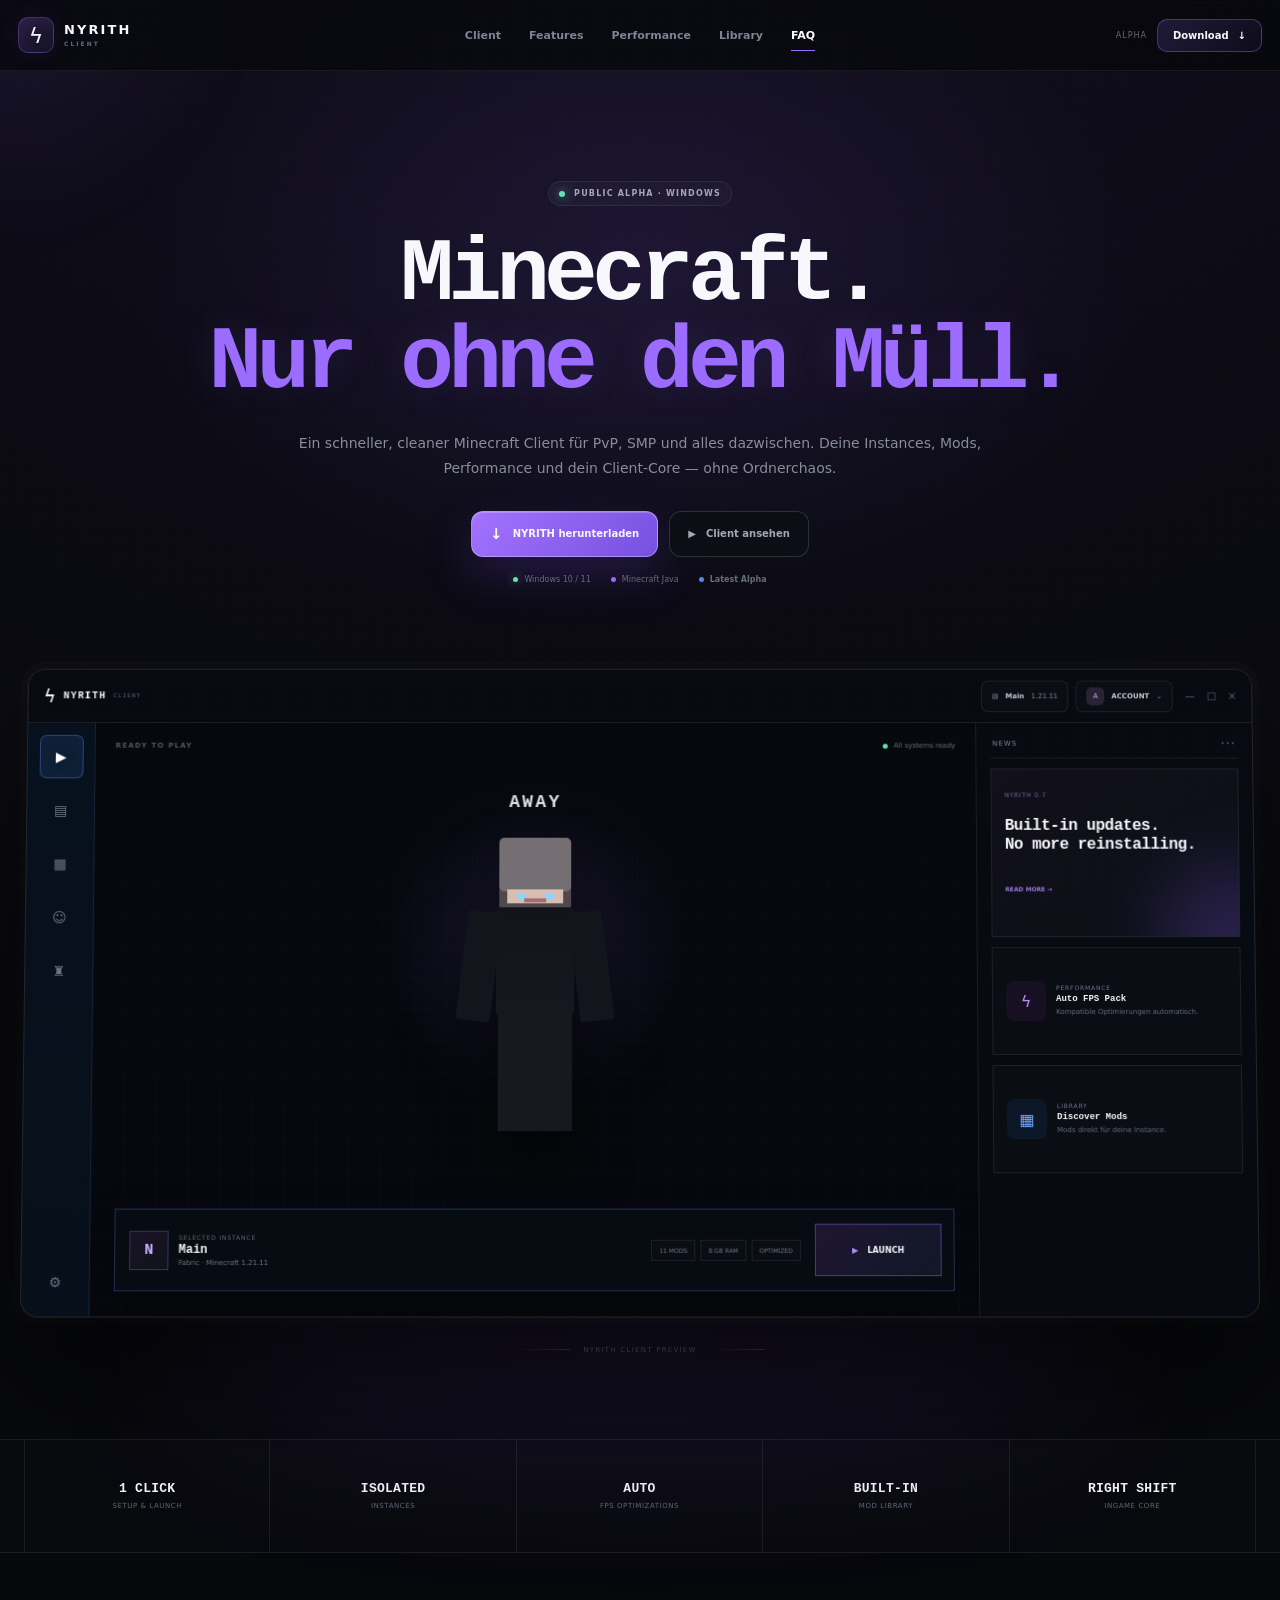
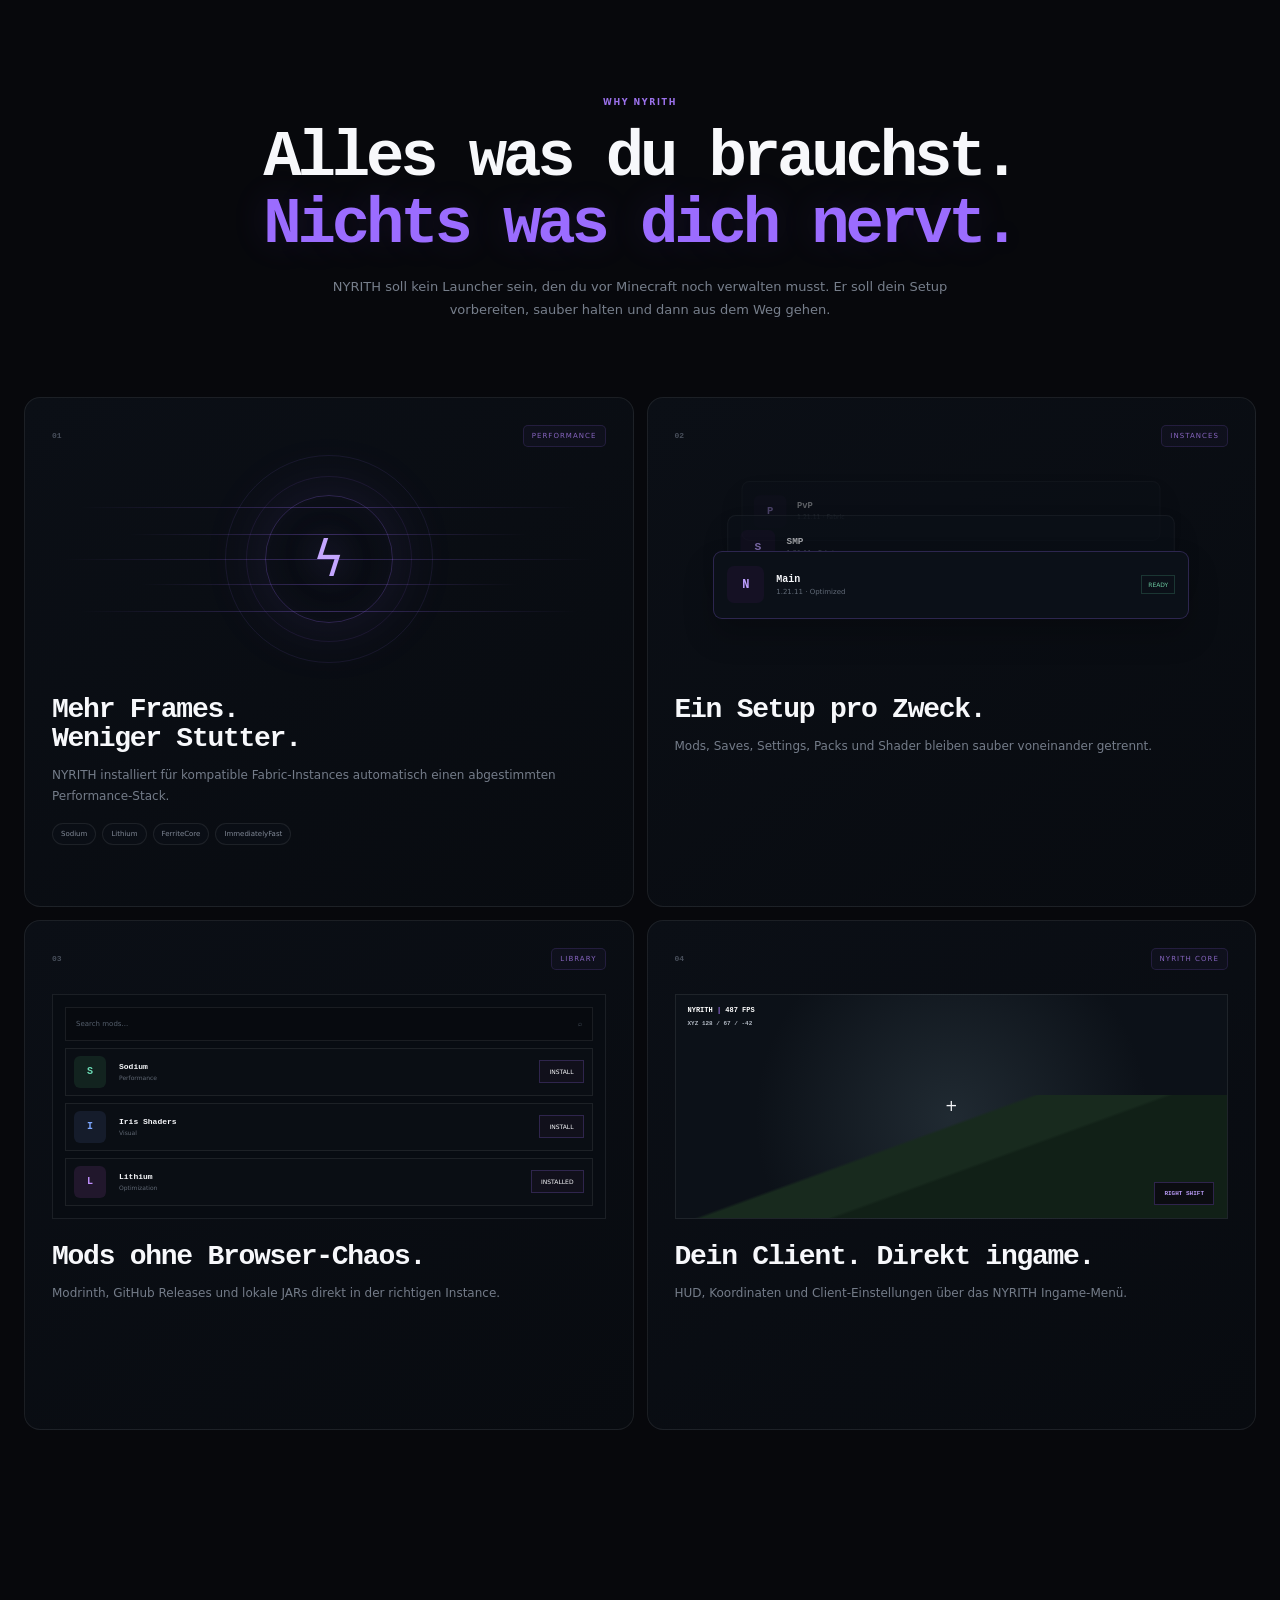
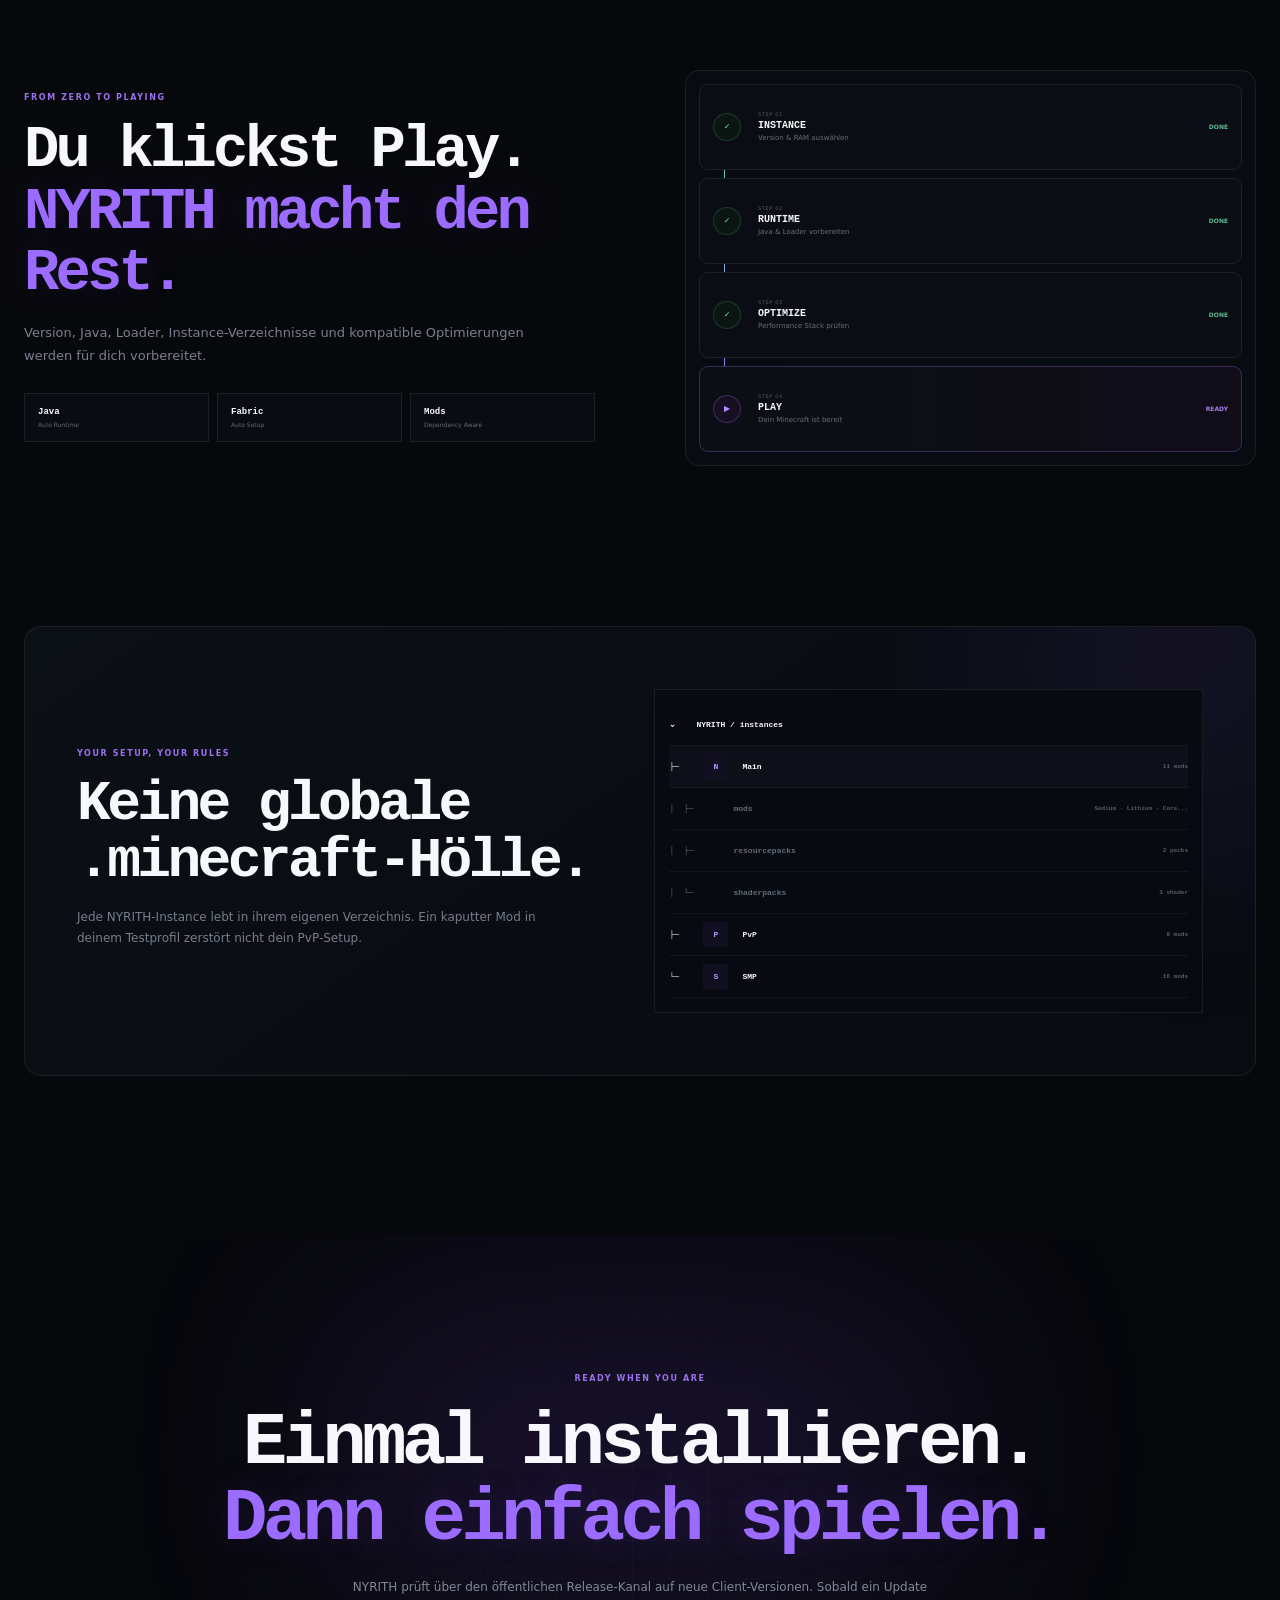
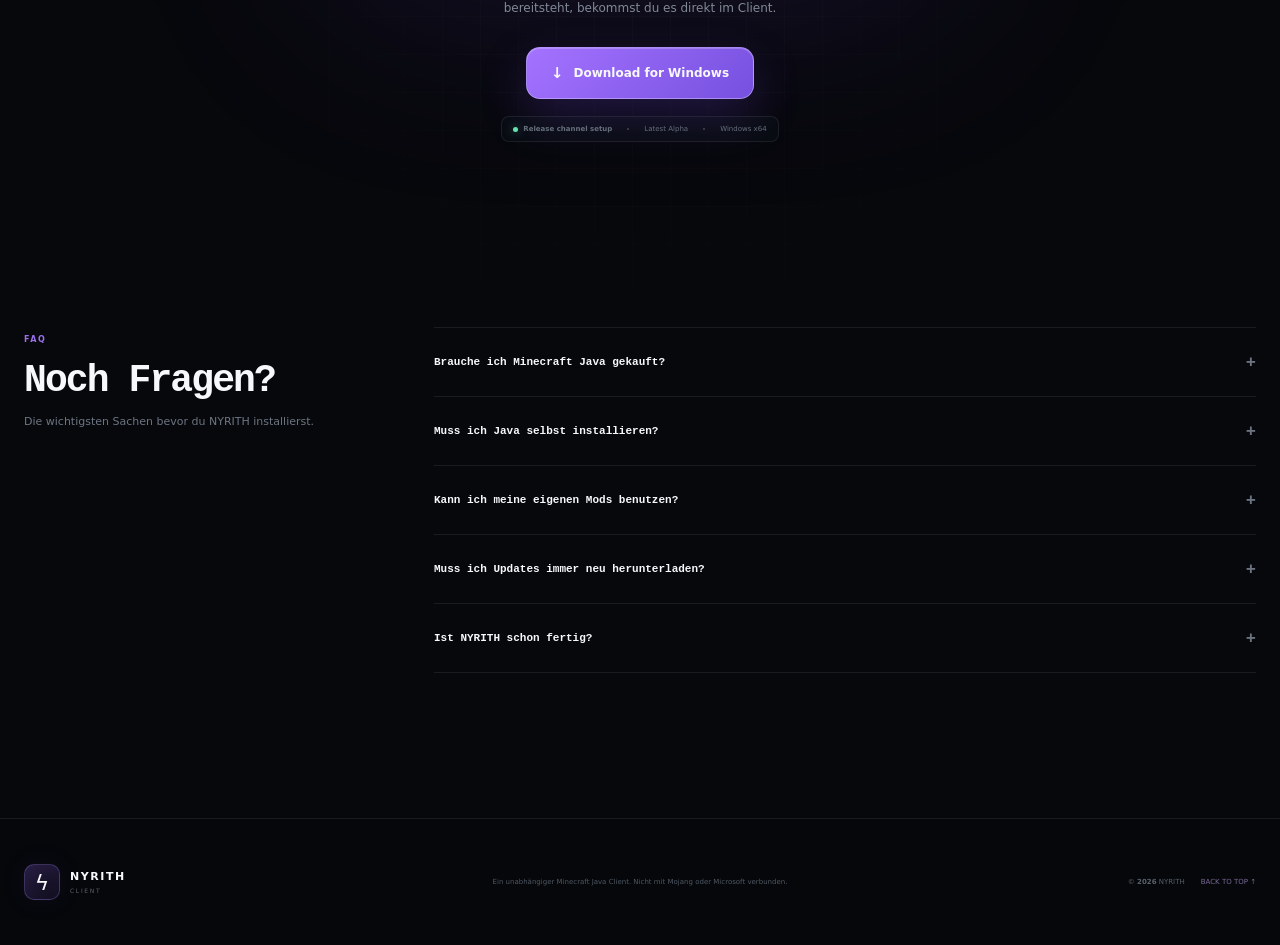
==== commit d082a2ee: "Bust NYRITH website asset cache" ====
--- a/index.html
+++ b/index.html
@@ -8,7 +8,7 @@
   <meta property="og:title" content="NYRITH Client" />
   <meta property="og:description" content="Minecraft. Schneller. Cleaner. Dein Setup." />
   <title>NYRITH Client — Minecraft. Dein Setup.</title>
-  <link rel="stylesheet" href="styles.css" />
+  <link rel="stylesheet" href="styles.css?v=20260808-0216" />
 </head>
 <body>
   <div class="page-noise" aria-hidden="true"></div>
@@ -252,6 +252,6 @@
     </div>
   </footer>
 
-  <script src="app.js"></script>
+  <script src="app.js?v=20260808-0216"></script>
 </body>
 </html>
--- a/styles.css
+++ b/styles.css
@@ -1,18 +1,50 @@
 :root{
-  --bg:#06070b;
-  --bg-soft:#090b12;
-  --panel:#0b0f17;
-  --panel-2:#0f141e;
+  --bg:#07080c;
+  --bg2:#0a0c12;
+  --panel:#0c1018;
+  --panel2:#101621;
   --line:rgba(255,255,255,.08);
-  --line-strong:rgba(255,255,255,.14);
+  --line2:rgba(255,255,255,.14);
   --text:#f7f8fb;
-  --muted:#8a91a0;
-  --muted-2:#5f6673;
-  --purple:#9a6bff;
-  --purple-2:#c7a6ff;
-  --blue:#4d8cff;
-  --green:#62e7b2;
+  --muted:#8c93a1;
+  --muted2:#5f6672;
+  --purple:#9b6cff;
+  --purple2:#c3a4ff;
+  --blue:#4a8cff;
+  --green:#63e3ad;
+  --shadow:0 30px 80px rgba(0,0,0,.42);
   color-scheme:dark;
   font-family:Inter,ui-sans-serif,system-ui,-apple-system,BlinkMacSystemFont,"Segoe UI",sans-serif;
 }
-*{box-sizing:border-box}html{scroll-behavior:smooth}body{margin:0;background:var(--bg);color:var(--text);overflow-x:hidden}a{color:inherit;text-decoration:none}button,input{font:inherit}button{color:inherit}.site-noise{position:fixed;inset:0;pointer-events:none;z-index:100;opacity:.02;background-image:radial-gradient(rgba(255,255,255,.7) .5px,transparent .5px);background-size:5px 5px}.site-glow{position:fixed;pointer-events:none;border-radius:50%;filter:blur(120px);opacity:.12;z-index:-1}.glow-a{width:520px;height:520px;background:#7d4ee9;top:-170px;left:50%;transform:translateX(-50%)}.glow-b{width:420px;height:420px;background:#275fbb;right:-180px;top:38%}.section-shell{width:min(1240px,calc(100% - 48px));margin-inline:auto}.topbar{position:sticky;top:0;z-index:50;background:rgba(6,7,11,.82);backdrop-filter:blur(24px);border-bottom:1px solid var(--line)}.topbar-inner{width:min(1380px,calc(100% - 40px));height:74px;margin:auto;display:grid;grid-template-columns:1fr auto 1fr;align-items:center;gap:24px}.brand{display:inline-flex;align-items:center;gap:11px;width:max-content}.bolt{font-size:34px;line-height:1;color:#fff;filter:drop-shadow(0 0 14px rgba(154,107,255,.28));transform:skew(-7deg)}.brand-copy{display:flex;flex-direction:column;line-height:1}.brand-copy b{font-size:14px;letter-spacing:.13em}.brand-copy small{font-size:7px;letter-spacing:.31em;color:#686e7b;margin-top:5px}.nav{display:flex;align-items:center;gap:28px;font-size:12px;font-weight:750;color:#878e9d}.nav a{transition:.18s ease}.nav a:hover{color:#fff}.top-actions{justify-self:end;display:flex;align-items:center;gap:10px}.nav-icon,.download-button{border:1px solid var(--line-strong);background:#0c0f16}.nav-icon{width:37px;height:37px;border-radius:50%;display:grid;place-items:center;color:#aeb4c0}.download-button{padding:11px 19px;border-radius:999px;font-size:12px;font-weight:800;background:linear-gradient(135deg,rgba(154,107,255,.2),rgba(154,107,255,.09));border-color:rgba(176,135,255,.36)}.hero{padding-top:115px;text-align:center;position:relative}.hero:before{content:"";position:absolute;inset:-70px -22vw auto;height:720px;z-index:-2;background:radial-gradient(ellipse at center,rgba(99,62,172,.15),transparent 58%)}.hero-kicker,.eyebrow{font-size:10px;letter-spacing:.24em;font-weight:900;color:#a97cff;text-transform:uppercase}.hero-kicker{display:inline-flex;align-items:center;gap:9px}.hero-kicker span{width:6px;height:6px;border-radius:50%;background:var(--green);box-shadow:0 0 14px var(--green)}.hero h1{font-family:ui-monospace,SFMono-Regular,Menlo,Consolas,monospace;font-size:clamp(48px,6.2vw,88px);line-height:1.06;letter-spacing:-.07em;margin:24px auto 24px;max-width:1080px}.hero h1 em,.manifesto h2 em,.performance h2 em,.download-section h2 em{font-style:normal;color:var(--purple);text-shadow:0 0 42px rgba(154,107,255,.14)}.hero-sub{max-width:710px;margin:0 auto;color:#888f9c;line-height:1.8;font-size:15px}.hero-actions{display:flex;justify-content:center;gap:12px;margin-top:31px;flex-wrap:wrap}.cta{display:inline-flex;align-items:center;justify-content:center;gap:10px;padding:14px 21px;border-radius:12px;font-weight:850;font-size:12px;border:1px solid var(--line-strong);transition:.2s ease}.cta.primary{background:linear-gradient(135deg,#a36fff,#7750e5);box-shadow:0 16px 45px rgba(100,66,192,.27),inset 0 1px rgba(255,255,255,.2);border-color:rgba(205,178,255,.48)}.cta.primary:hover{transform:translateY(-2px);filter:brightness(1.08);box-shadow:0 21px 60px rgba(100,66,192,.36)}.cta.secondary{background:#0b0e14;color:#a6acb8}.cta.secondary:hover{color:#fff;border-color:rgba(255,255,255,.2)}.cta.huge{padding:17px 28px;font-size:13px;border-radius:14px}.hero-meta,.download-info{display:flex;justify-content:center;align-items:center;gap:10px;color:#555c69;font-size:10px;margin-top:18px;flex-wrap:wrap}.hero-meta i,.download-info i{width:3px;height:3px;border-radius:50%;background:#3a404b}.launcher-stage{margin:90px auto 0;position:relative;perspective:1500px;padding-bottom:85px}.stage-glow{position:absolute;width:72%;height:140px;left:14%;bottom:30px;background:#7549d8;filter:blur(90px);opacity:.18}.launcher-window{position:relative;z-index:2;height:610px;display:grid;grid-template:52px 1fr/70px 1fr;background:#05080d;border:1px solid rgba(255,255,255,.11);border-radius:18px;overflow:hidden;box-shadow:0 55px 120px rgba(0,0,0,.58),0 0 0 7px rgba(255,255,255,.018);transform:rotateX(2.4deg)}.launcher-top{grid-column:1/3;display:flex;align-items:center;justify-content:space-between;border-bottom:1px solid var(--line);padding:0 15px;background:#070a10}.mini-logo{display:flex;align-items:center;gap:9px;font-family:ui-monospace,monospace;font-size:10px;letter-spacing:.1em}.mini-logo small{color:#606876;font-size:7px}.mini-bolt{font-size:19px;color:#fff}.launcher-top-right{display:flex;align-items:center;gap:7px;color:#5f6672;font-size:10px}.launcher-top-right button{background:#0a0e15;border:1px solid var(--line);border-radius:6px;padding:8px 11px;color:#a7adba;font-size:8px;font-weight:800;letter-spacing:.08em}.launcher-side{grid-row:2;display:flex;flex-direction:column;align-items:center;gap:12px;padding:14px 9px;background:#07101d;border-right:1px solid rgba(72,129,214,.15)}.launcher-side span{width:45px;height:45px;display:grid;place-items:center;color:#798294;border-radius:7px;font-size:15px}.launcher-side span.active{color:#fff;background:#0c1c34;border:1px solid rgba(72,129,214,.35);box-shadow:inset 0 0 20px rgba(45,106,208,.08)}.launcher-side .settings{margin-top:auto}.launcher-content{display:grid;grid-template-columns:1fr 285px;min-width:0}.player-view{position:relative;overflow:hidden;background:radial-gradient(circle at 50% 40%,rgba(80,55,132,.13),transparent 30%),linear-gradient(180deg,#05080d,#06080d)}.player-view:after{content:"";position:absolute;inset:auto 0 0;height:42%;background:linear-gradient(transparent,rgba(0,0,0,.32));pointer-events:none}.player-name{position:absolute;top:75px;left:50%;transform:translateX(-50%);font-family:ui-monospace,monospace;font-size:22px;font-weight:900;letter-spacing:.08em;color:#e6e8ee}.character{position:absolute;left:50%;top:138px;transform:translateX(-50%);width:160px;height:330px;filter:drop-shadow(0 34px 28px rgba(0,0,0,.45))}.character .head{position:absolute;left:43px;top:0;width:74px;height:74px;background:#756e72;border-radius:7px;box-shadow:inset 0 -17px #4e484d}.character .head:before{content:"";position:absolute;left:10px;top:52px;width:54px;height:14px;background:#d7c1b8}.character .head i{position:absolute;top:55px;width:8px;height:7px;background:#77ceff;z-index:2}.character .head i:first-child{left:19px}.character .head i:last-child{right:19px}.character .body{position:absolute;left:39px;top:72px;width:82px;height:112px;background:#111319;border-radius:5px}.character .arm{position:absolute;top:76px;width:35px;height:112px;background:#111319;border-radius:4px}.character .arm.left{left:4px;transform:rotate(7deg)}.character .arm.right{right:4px;transform:rotate(-7deg)}.character .leg{position:absolute;top:181px;width:39px;height:120px;background:#15171d}.character .leg.left{left:41px}.character .leg.right{right:41px}.launch-card{position:absolute;z-index:3;left:50%;bottom:53px;transform:translateX(-50%);width:min(590px,78%);display:flex;align-items:center;justify-content:space-between;padding:13px 13px 13px 17px;background:rgba(8,13,21,.9);border:1px solid rgba(73,128,226,.32);box-shadow:0 18px 40px rgba(0,0,0,.35)}.launch-card>div{display:flex;flex-direction:column;text-align:left}.launch-card small{font-size:7px;letter-spacing:.14em;color:#677180}.launch-card b{font-family:ui-monospace,monospace;font-size:14px;margin-top:3px}.launch-card span{font-size:8px;color:#68717f;margin-top:3px}.launch-card button{background:#0c1523;border:1px solid rgba(91,145,244,.35);color:#fff;font-size:9px;font-weight:900;padding:14px 18px}.news-panel{border-left:1px solid var(--line);padding:15px;background:#070a10;display:flex;flex-direction:column;gap:10px;text-align:left}.news-title{font-size:8px;font-weight:900;letter-spacing:.16em;color:#b7bdc9;border-bottom:1px solid var(--line);padding-bottom:12px}.news-panel article{min-height:134px;padding:16px;border:1px solid var(--line);background:linear-gradient(135deg,#0c1119,#080b10);position:relative;overflow:hidden}.news-panel article:after{content:"";position:absolute;width:100px;height:100px;border-radius:50%;right:-30px;bottom:-50px;background:#3d75cc;filter:blur(40px);opacity:.14}.news-panel article.accent:after{background:#9a6bff;opacity:.25}.news-panel article span{font-size:7px;color:#6f7f99;letter-spacing:.14em;font-weight:900}.news-panel article h3{font-family:ui-monospace,monospace;font-size:14px;margin:10px 0 7px}.news-panel article p{font-size:9px;line-height:1.5;color:#747c89;margin:0}.manifesto{text-align:center;padding:150px 0 80px}.manifesto h2,.performance h2,.download-section h2{font-family:ui-monospace,SFMono-Regular,Menlo,Consolas,monospace;font-size:clamp(40px,5vw,69px);line-height:1.07;letter-spacing:-.06em;margin:20px 0}.manifesto p{max-width:690px;margin:auto;color:#777e8b;line-height:1.8;font-size:14px}.feature-grid{display:grid;grid-template-columns:repeat(2,1fr);gap:13px;padding-bottom:145px}.feature-card{min-height:320px;background:linear-gradient(145deg,#0b0f16,#080a10);border:1px solid var(--line);border-radius:15px;padding:32px;position:relative;overflow:hidden;transition:.22s ease}.feature-card:hover{transform:translateY(-3px);border-color:rgba(154,107,255,.25);box-shadow:0 24px 65px rgba(0,0,0,.28)}.feature-card:after{content:"";position:absolute;width:170px;height:170px;border-radius:50%;right:-90px;bottom:-95px;background:#7046c5;filter:blur(55px);opacity:.08}.feature-wide{grid-column:1/3;display:grid;grid-template-columns:210px 1fr;align-items:center;min-height:360px}.feature-icon{width:92px;height:92px;border:1px solid rgba(170,130,255,.24);background:radial-gradient(circle at 30% 25%,rgba(190,156,255,.18),rgba(70,44,119,.08));border-radius:20px;display:grid;place-items:center;font-size:42px;color:#c7a6ff;box-shadow:inset 0 0 40px rgba(154,107,255,.05)}.feature-card>span,.feature-card>div+div>span{font-size:8px;color:#7359a9;font-weight:900;letter-spacing:.16em}.feature-card h3{font-family:ui-monospace,monospace;font-size:24px;margin:12px 0 11px;letter-spacing:-.04em}.feature-card p{font-size:13px;color:#7a818d;line-height:1.75;max-width:690px}.tag-row{display:flex;gap:7px;flex-wrap:wrap;margin-top:18px}.tag-row b{font-size:8px;letter-spacing:.06em;color:#a3aab6;border:1px solid var(--line);background:#0b0f16;border-radius:999px;padding:7px 10px}.performance{display:grid;grid-template-columns:1fr 1fr;gap:90px;align-items:center;padding:80px 0 160px}.performance-copy p{max-width:550px;color:#79808d;line-height:1.8;font-size:14px}.performance-badges{display:flex;gap:7px;flex-wrap:wrap;margin-top:23px}.performance-badges span{font-size:8px;color:#9098a6;border:1px solid var(--line);padding:8px 10px;border-radius:7px;background:#090c12}.pipeline{display:flex;flex-direction:column;gap:9px}.pipeline>div{min-height:86px;border:1px solid var(--line);background:#090d13;display:grid;grid-template-columns:54px 1fr auto;align-items:center;padding:0 18px;border-radius:11px}.pipeline>div>b{font-family:ui-monospace,monospace;color:#474e59}.pipeline>div>span{display:flex;flex-direction:column}.pipeline strong{font-family:ui-monospace,monospace;font-size:13px}.pipeline small{font-size:9px;color:#666e7b;margin-top:4px}.pipeline>div>i{font-style:normal;font-size:9px;color:#5c9d82}.pipeline .pipeline-active{border-color:rgba(154,107,255,.36);box-shadow:inset 0 0 28px rgba(123,74,214,.06);background:linear-gradient(90deg,#0a0d13,#0d0b17)}.pipeline .pipeline-active>b,.pipeline .pipeline-active>i{color:#aa7dff}.pipeline .pipeline-active>i{border:1px solid rgba(154,107,255,.34);padding:6px 8px;border-radius:5px}.control{padding-bottom:165px}.control-window{height:540px;border:1px solid var(--line-strong);background:#05090e;border-radius:17px;display:grid;grid-template-columns:62px 1fr;overflow:hidden;box-shadow:0 45px 100px rgba(0,0,0,.38)}.control-sidebar{background:#07101c;border-right:1px solid rgba(64,118,205,.17);padding:16px 8px;display:flex;flex-direction:column;align-items:center;gap:11px}.control-sidebar span{width:42px;height:42px;display:grid;place-items:center;color:#7b8492}.control-sidebar .active{border:1px solid rgba(91,145,244,.46);color:#fff;background:#0c1a2e}.control-main{padding:29px}.control-head{display:flex;justify-content:space-between;align-items:center;border-bottom:1px solid var(--line);padding-bottom:22px}.control-head small{font-size:7px;color:#6b89bf;letter-spacing:.18em;font-weight:900}.control-head h3{font-family:ui-monospace,monospace;font-size:29px;margin:8px 0 0}.instance-chip{border:1px solid var(--line);padding:12px 15px;border-radius:7px;font-size:10px;color:#b7bdc8;background:#080d14}.control-tabs{display:flex;gap:8px;padding:16px 0;border-bottom:1px solid var(--line)}.control-tabs span{font-size:8px;letter-spacing:.08em;font-weight:900;padding:9px 13px;border:1px solid var(--line);color:#6f7785}.control-tabs .active{color:#fff;border-color:rgba(75,139,244,.55);background:#091426}.mod-demo-grid{display:grid;grid-template-columns:1fr 260px;gap:14px;padding-top:20px}.mod-search{display:grid;grid-template-columns:1fr 90px;gap:8px}.search-box{height:42px;border:1px solid var(--line);background:#070b11;color:#5e6672;display:flex;align-items:center;padding:0 13px;font-size:10px}.mod-search>button{border:1px solid rgba(79,139,239,.45);background:#0a1426;color:#fff;font-size:8px;font-weight:900}.demo-card{grid-column:1/3;display:grid;grid-template-columns:44px 1fr auto;align-items:center;gap:12px;border:1px solid var(--line);padding:13px;background:#080c12}.demo-card i{width:40px;height:40px;display:grid;place-items:center;background:#101a2d;color:#9a6bff;font-style:normal}.demo-card div{display:flex;flex-direction:column}.demo-card b{font-family:ui-monospace,monospace;font-size:11px}.demo-card small{font-size:8px;color:#68717e;margin-top:4px}.demo-card button{border:1px solid var(--line);background:#0b111a;padding:9px 11px;font-size:7px}.installed-demo{border:1px solid var(--line);background:#080c12;padding:13px}.installed-demo>small{font-size:7px;color:#707988;letter-spacing:.12em}.installed-demo div{display:flex;justify-content:space-between;padding:12px 0;border-bottom:1px solid var(--line);font-family:ui-monospace,monospace;font-size:9px}.installed-demo b{color:#68dbaa}.download-section{text-align:center;position:relative;padding:125px 0 150px}.download-halo{position:absolute;width:550px;height:250px;left:50%;top:70px;transform:translateX(-50%);background:#6f45c8;filter:blur(110px);opacity:.15;z-index:-1}.download-section p{color:#808794;max-width:620px;margin:0 auto 27px;line-height:1.7}.download-info{margin-top:16px}.faq{padding-bottom:150px;display:grid;grid-template-columns:350px 1fr;gap:70px}.faq-heading h2{font-family:ui-monospace,monospace;font-size:38px;margin:15px 0}.faq-list{display:flex;flex-direction:column}.faq details{border-top:1px solid var(--line);padding:21px 0}.faq details:last-child{border-bottom:1px solid var(--line)}.faq summary{cursor:pointer;list-style:none;font-family:ui-monospace,monospace;font-weight:850;font-size:14px;display:flex;justify-content:space-between}.faq summary::-webkit-details-marker{display:none}.faq summary:after{content:"+";color:#7e8795}.faq details[open] summary:after{content:"−"}.faq details p{color:#7d8490;line-height:1.75;font-size:12px;max-width:650px;margin-bottom:0}footer{border-top:1px solid var(--line);background:#05060a}.footer-inner{width:min(1240px,calc(100% - 48px));min-height:120px;margin:auto;display:grid;grid-template-columns:1fr 1fr 1fr;align-items:center;gap:20px}.footer-inner p{color:#555c68;font-size:9px;text-align:center}.footer-inner>span{text-align:right;font-size:9px;color:#555c68}@media(max-width:1000px){.nav{display:none}.topbar-inner{grid-template-columns:1fr auto}.launcher-content{grid-template-columns:1fr}.news-panel{display:none}.launcher-window{height:560px}.feature-wide{grid-template-columns:150px 1fr}.performance{grid-template-columns:1fr;gap:45px}.faq{grid-template-columns:1fr;gap:20px}.control-window{height:auto;min-height:500px}.mod-demo-grid{grid-template-columns:1fr}.installed-demo{display:none}}@media(max-width:720px){.section-shell{width:min(100% - 26px,1240px)}.topbar-inner{width:calc(100% - 24px);height:66px}.brand-copy{display:none}.download-button{padding:9px 14px}.hero{padding-top:80px}.hero h1{font-size:clamp(39px,12vw,59px)}.hero-sub{font-size:13px}.hero-meta{font-size:8px}.launcher-stage{margin-top:55px}.launcher-window{height:470px;grid-template:46px 1fr/52px 1fr;border-radius:12px}.launcher-top-right button,.launcher-top-right span:nth-last-child(n+4){display:none}.launcher-side{padding-inline:5px}.launcher-side span{width:38px;height:38px}.player-name{top:55px;font-size:17px}.character{transform:translateX(-50%) scale(.8);transform-origin:top center;top:95px}.launch-card{width:90%;bottom:32px}.manifesto{padding:100px 0 60px}.manifesto h2,.performance h2,.download-section h2{font-size:clamp(36px,11vw,55px)}.feature-grid{grid-template-columns:1fr;padding-bottom:100px}.feature-card,.feature-wide{grid-column:auto;display:block;min-height:unset;padding:24px}.feature-icon{width:60px;height:60px;font-size:28px;margin-bottom:28px}.performance{padding:40px 0 100px}.control{display:none}.download-section{padding:80px 0 100px}.faq{padding-bottom:100px}.footer-inner{grid-template-columns:1fr;text-align:center;padding:30px 0}.footer-inner .brand{margin:auto}.footer-inner>span{text-align:center}}
+*{box-sizing:border-box}
+html{scroll-behavior:smooth}
+body{margin:0;background:radial-gradient(circle at 50% -10%,rgba(115,74,204,.12),transparent 28%),var(--bg);color:var(--text);overflow-x:hidden}
+a{color:inherit;text-decoration:none}
+button{font:inherit;color:inherit}
+::selection{background:rgba(155,108,255,.35);color:#fff}
+.shell{width:min(1240px,calc(100% - 48px));margin-inline:auto}
+.page-noise{position:fixed;inset:0;pointer-events:none;z-index:99;opacity:.022;background-image:radial-gradient(rgba(255,255,255,.85) .55px,transparent .55px);background-size:5px 5px;mix-blend-mode:screen}
+.cursor-glow{position:fixed;z-index:-1;width:520px;height:520px;border-radius:50%;background:radial-gradient(circle,rgba(126,82,219,.11),transparent 68%);filter:blur(18px);transform:translate(-50%,-50%);pointer-events:none;transition:opacity .2s ease}
+.topbar{position:sticky;top:0;z-index:50;border-bottom:1px solid rgba(255,255,255,.065);background:rgba(7,8,12,.78);backdrop-filter:blur(22px)}
+.nav-shell{width:min(1380px,calc(100% - 36px));height:70px;margin:auto;display:grid;grid-template-columns:1fr auto 1fr;align-items:center;gap:28px}
+.brand{display:inline-flex;align-items:center;gap:10px;width:max-content}.brand-mark{width:36px;height:36px;border:1px solid rgba(174,139,255,.28);background:linear-gradient(145deg,rgba(158,110,255,.2),rgba(84,56,152,.08));display:grid;place-items:center;border-radius:10px;font-size:22px;box-shadow:inset 0 0 24px rgba(155,108,255,.08),0 0 28px rgba(155,108,255,.08)}
+.brand-name{display:flex;flex-direction:column;font-size:13px;font-weight:900;letter-spacing:.16em;line-height:1}.brand-name small{font-size:6px;color:#646b78;letter-spacing:.34em;margin-top:5px}
+.nav-links{display:flex;align-items:center;gap:28px;font-size:11px;font-weight:750;color:#7d8593}.nav-links a{position:relative;padding:10px 0;transition:.2s ease}.nav-links a:hover,.nav-links a.active{color:#fff}.nav-links a:after{content:"";position:absolute;left:50%;right:50%;bottom:1px;height:1px;background:var(--purple);transition:.2s ease}.nav-links a:hover:after,.nav-links a.active:after{left:0;right:0}
+.nav-actions{justify-self:end;display:flex;align-items:center;gap:10px}.nav-version{font-size:8px;letter-spacing:.12em;color:#606876}.nav-download{display:flex;align-items:center;gap:9px;border:1px solid rgba(180,144,255,.3);background:linear-gradient(135deg,rgba(153,104,255,.18),rgba(95,64,171,.08));padding:10px 15px;border-radius:10px;font-size:10px;font-weight:850;transition:.2s ease}.nav-download:hover{transform:translateY(-1px);border-color:rgba(198,169,255,.55);background:linear-gradient(135deg,rgba(153,104,255,.27),rgba(95,64,171,.12))}
+.hero{text-align:center;padding-top:110px;position:relative}.hero:before{content:"";position:absolute;z-index:-2;left:50%;top:-160px;width:1100px;height:720px;transform:translateX(-50%);background:radial-gradient(ellipse,rgba(122,78,211,.15),transparent 65%)}
+.hero-badge{display:inline-flex;align-items:center;gap:9px;border:1px solid rgba(255,255,255,.08);padding:7px 10px;border-radius:999px;background:rgba(255,255,255,.025);font-size:8px;letter-spacing:.15em;color:#a2a9b6;font-weight:800}.hero-badge i{width:6px;height:6px;border-radius:50%;background:var(--green);box-shadow:0 0 12px var(--green)}
+.hero h1,.section-intro h2,.performance-copy h2,.comparison-copy h2,.download-section h2{font-family:ui-monospace,SFMono-Regular,Menlo,Consolas,monospace;letter-spacing:-.065em}.hero h1{font-size:clamp(58px,7vw,102px);line-height:.98;margin:26px auto 23px;max-width:1020px}.hero h1 span,.section-intro h2 span,.performance-copy h2 span,.download-section h2 span{color:var(--purple);text-shadow:0 0 38px rgba(155,108,255,.14)}
+.hero>p{max-width:690px;margin:0 auto;font-size:14px;line-height:1.8;color:#878e9a}.hero-actions{display:flex;justify-content:center;gap:11px;margin-top:30px;flex-wrap:wrap}.button{display:inline-flex;align-items:center;justify-content:center;gap:10px;border:1px solid var(--line2);border-radius:12px;padding:13px 18px;font-size:10px;font-weight:850;transition:.2s ease}.button-primary{background:linear-gradient(135deg,#a473ff,#7650df);border-color:rgba(211,187,255,.5);box-shadow:0 18px 45px rgba(96,60,186,.28),inset 0 1px rgba(255,255,255,.2)}.button-primary:hover{transform:translateY(-2px);filter:brightness(1.08);box-shadow:0 24px 60px rgba(96,60,186,.38)}.button-secondary{background:#0b0e14;color:#a1a8b4}.button-secondary:hover{color:#fff;background:#10141c}.button-xl{font-size:12px;padding:16px 24px;border-radius:14px}.download-icon{font-size:15px}.hero-meta{display:flex;justify-content:center;gap:20px;align-items:center;margin-top:18px;color:#656d79;font-size:8px;flex-wrap:wrap}.hero-meta span{display:flex;align-items:center;gap:6px}.dot{width:5px;height:5px;border-radius:50%;display:inline-block}.dot.green{background:var(--green);box-shadow:0 0 10px rgba(99,227,173,.5)}.dot.purple{background:var(--purple)}.dot.blue{background:var(--blue)}
+.product-stage{position:relative;margin-top:82px;padding-bottom:85px;perspective:1700px}.stage-aura{position:absolute;left:12%;right:12%;bottom:15px;height:160px;background:#7546d3;opacity:.18;filter:blur(90px);border-radius:50%}.client-window{position:relative;z-index:2;height:650px;display:grid;grid-template:54px 1fr/68px 1fr 278px;background:#05080d;border:1px solid rgba(255,255,255,.12);border-radius:18px;overflow:hidden;box-shadow:0 60px 130px rgba(0,0,0,.6),0 0 0 7px rgba(255,255,255,.014);transform:rotateX(2deg);transition:transform .2s ease}.client-titlebar{grid-column:1/4;display:flex;justify-content:space-between;align-items:center;padding:0 15px;background:#070a10;border-bottom:1px solid var(--line)}.client-brand{display:flex;align-items:center;gap:7px;font-family:ui-monospace,monospace}.client-brand span{font-size:19px}.client-brand b{font-size:10px;letter-spacing:.12em}.client-brand em{font-size:6px;font-style:normal;color:#5e6672;letter-spacing:.18em}.client-title-actions{display:flex;align-items:center;gap:7px}.instance-pill,.account-pill{height:32px;border:1px solid var(--line);background:#0a0e14;display:flex;align-items:center;gap:7px;padding:0 10px;border-radius:7px;font-size:7px;color:#818a98}.instance-pill b,.account-pill b{font-size:7px;color:#c5cad2}.account-pill i{width:18px;height:18px;border-radius:5px;background:#2a2334;display:grid;place-items:center;font-style:normal;color:#cdb7ff}.window-buttons{display:flex;gap:12px;color:#5d6470;margin-left:5px}.window-buttons i{font-style:normal;font-size:10px}.client-sidebar{grid-row:2;display:flex;flex-direction:column;align-items:center;gap:10px;padding:12px 8px;background:linear-gradient(180deg,#07101d,#07101a);border-right:1px solid rgba(82,139,229,.14)}.client-sidebar button{width:44px;height:44px;border:1px solid transparent;background:transparent;border-radius:7px;color:#697587;font-size:14px}.client-sidebar button.active{color:#fff;border-color:rgba(83,143,240,.38);background:#0d1c31;box-shadow:inset 0 0 26px rgba(73,126,222,.08)}.client-sidebar .bottom{margin-top:auto}.client-home{position:relative;overflow:hidden;background:radial-gradient(circle at 50% 35%,rgba(88,59,144,.13),transparent 27%),linear-gradient(#05080d,#06080d)}.client-home:before{content:"";position:absolute;inset:0;background-image:linear-gradient(rgba(255,255,255,.014) 1px,transparent 1px),linear-gradient(90deg,rgba(255,255,255,.014) 1px,transparent 1px);background-size:32px 32px;mask-image:linear-gradient(to bottom,transparent,black 35%,black)}.client-home-top{position:absolute;z-index:2;top:19px;left:20px;right:20px;display:flex;justify-content:space-between;align-items:center}.tiny-label{font-size:7px;letter-spacing:.18em;color:#4f5866;font-weight:800}.client-status{font-size:7px;color:#66717d;display:flex;align-items:center;gap:6px}.client-status i{width:5px;height:5px;background:var(--green);border-radius:50%}.player-zone{position:absolute;inset:0 0 112px;display:flex;align-items:center;justify-content:center}.player-halo{position:absolute;width:320px;height:320px;border-radius:50%;background:radial-gradient(circle,rgba(139,88,231,.1),transparent 67%)}.player-label{position:absolute;top:70px;font:900 18px ui-monospace,monospace;letter-spacing:.13em;color:#dddfe5}.pixel-player{position:absolute;width:152px;height:318px;top:116px;filter:drop-shadow(0 32px 28px rgba(0,0,0,.5))}.px-head{position:absolute;left:40px;width:72px;height:72px;border-radius:5px;background:#756f73;box-shadow:inset 0 -18px #4f494d}.px-head:before{content:"";position:absolute;left:8px;right:8px;bottom:6px;height:14px;background:#d8beb2}.px-head i{position:absolute;bottom:10px;width:8px;height:6px;background:#8bd5ff;z-index:2}.px-head i:first-child{left:18px}.px-head i:nth-child(2){right:18px}.px-head b{position:absolute;left:25px;bottom:7px;width:22px;height:4px;background:#a56d6b;z-index:2}.px-body{position:absolute;left:37px;top:70px;width:78px;height:108px;background:linear-gradient(#11151b,#16181f);border-radius:3px}.px-arm{position:absolute;top:74px;width:34px;height:110px;background:#12151b;border-radius:3px}.px-arm.left{left:3px;transform:rotate(7deg)}.px-arm.right{right:3px;transform:rotate(-7deg)}.px-leg{position:absolute;top:176px;width:37px;height:118px;background:#17191f}.px-leg.left{left:39px}.px-leg.right{right:39px}.launch-panel{position:absolute;z-index:3;left:24px;right:24px;bottom:25px;height:82px;border:1px solid rgba(82,137,229,.3);background:rgba(8,12,19,.92);display:grid;grid-template-columns:1fr auto auto;align-items:center;gap:14px;padding:11px 12px 11px 14px;box-shadow:0 18px 40px rgba(0,0,0,.35)}.launch-instance{display:flex;gap:10px;align-items:center;text-align:left}.instance-logo{width:39px;height:39px;border:1px solid rgba(155,108,255,.3);background:linear-gradient(145deg,#1a1327,#10131a);display:grid;place-items:center;font:900 15px ui-monospace,monospace;color:#c9b1ff}.launch-instance>div{display:flex;flex-direction:column}.launch-instance small{font-size:6px;letter-spacing:.14em;color:#5f6976}.launch-instance b{font:850 12px ui-monospace,monospace;margin:2px 0}.launch-instance em{font-size:7px;font-style:normal;color:#697381}.launch-tags{display:flex;gap:5px}.launch-tags span{border:1px solid var(--line);background:#0a0e14;padding:6px 7px;font-size:6px;color:#6f7986}.launch-button{height:52px;min-width:126px;border:1px solid rgba(155,108,255,.4);background:linear-gradient(135deg,#201532,#101827);display:flex;justify-content:center;align-items:center;gap:9px;font-size:8px;font-weight:900}.launch-button span{color:#b48cff}.client-news{grid-column:3;grid-row:2;padding:14px;background:#070a10;border-left:1px solid var(--line);display:flex;flex-direction:column;gap:10px;text-align:left}.panel-heading{display:flex;justify-content:space-between;padding:3px 2px 10px;border-bottom:1px solid var(--line);font-size:7px;letter-spacing:.15em;color:#7b8491}.panel-heading i{font-style:normal;color:#4e5662}.client-news article{border:1px solid var(--line);background:#0a0e14;padding:13px;position:relative;overflow:hidden}.news-hero{min-height:170px;background:linear-gradient(145deg,#12101b,#0a0e14)!important}.news-hero:after{content:"";position:absolute;width:150px;height:150px;border-radius:50%;right:-70px;bottom:-80px;background:#8f5eff;filter:blur(40px);opacity:.25}.news-hero small,.client-news article small{font-size:6px;letter-spacing:.14em;color:#7c6a9b}.news-hero h3{font:850 16px/1.2 ui-monospace,monospace;margin:16px 0 22px;letter-spacing:-.03em}.news-hero span{font-size:6px;color:#9c79de;font-weight:900}.client-news article:not(.news-hero){min-height:108px;display:flex;gap:10px;align-items:center}.news-icon{width:40px;height:40px;flex:0 0 auto;display:grid;place-items:center;border-radius:8px;font-style:normal}.news-icon.purple{background:#171022;color:#b994ff}.news-icon.blue{background:#0c1727;color:#77a7ff}.client-news article>div:last-child{display:flex;flex-direction:column}.client-news article b{font:800 9px ui-monospace,monospace;margin:3px 0}.client-news article p{font-size:7px;line-height:1.45;color:#626b78;margin:0}.stage-caption{display:flex;justify-content:center;align-items:center;gap:13px;margin-top:30px;font-size:7px;letter-spacing:.18em;color:#4f5661}.stage-caption span{width:55px;height:1px;background:linear-gradient(90deg,transparent,#313743)}
+.proof-strip{border-block:1px solid var(--line);background:rgba(255,255,255,.012)}.proof-grid{min-height:112px;display:grid;grid-template-columns:repeat(5,1fr)}.proof-grid div{display:flex;flex-direction:column;justify-content:center;align-items:center;border-right:1px solid var(--line)}.proof-grid div:first-child{border-left:1px solid var(--line)}.proof-grid strong{font:850 13px ui-monospace,monospace;letter-spacing:.02em}.proof-grid span{font-size:7px;color:#606875;margin-top:6px;letter-spacing:.08em;text-transform:uppercase}
+.section-intro{text-align:center;padding:145px 0 75px}.section-kicker{font-size:8px;font-weight:900;letter-spacing:.2em;color:#9b71eb}.section-intro h2{font-size:clamp(42px,5vw,68px);line-height:1.04;margin:18px 0}.section-intro p{max-width:650px;margin:auto;color:#777f8c;font-size:13px;line-height:1.75}
+.bento{display:grid;grid-template-columns:repeat(2,1fr);gap:13px;padding-bottom:150px}.bento-card{min-height:510px;border:1px solid var(--line);background:linear-gradient(145deg,#0b0f16,#080b10);border-radius:16px;padding:27px;position:relative;overflow:hidden;transition:.22s ease}.bento-card:hover{transform:translateY(-3px);border-color:rgba(155,108,255,.24);box-shadow:0 30px 70px rgba(0,0,0,.28)}.card-top{display:flex;justify-content:space-between;align-items:center}.card-number{font:800 8px ui-monospace,monospace;color:#484f5b}.card-chip{font-size:7px;letter-spacing:.15em;color:#8664bf;border:1px solid rgba(155,108,255,.15);background:rgba(155,108,255,.04);padding:6px 8px;border-radius:5px}.bento-card h3{font:850 28px/1.05 ui-monospace,monospace;letter-spacing:-.045em;margin:23px 0 10px}.bento-card>p{font-size:12px;line-height:1.7;color:#747c89;max-width:520px}.speed-visual{height:225px;position:relative;display:flex;align-items:center;justify-content:center}.speed-ring{width:128px;height:128px;border:1px solid rgba(155,108,255,.25);border-radius:50%;display:grid;place-items:center;position:relative;box-shadow:0 0 70px rgba(155,108,255,.12),inset 0 0 40px rgba(155,108,255,.04)}.speed-ring:before,.speed-ring:after{content:"";position:absolute;border-radius:50%;border:1px solid rgba(155,108,255,.1)}.speed-ring:before{inset:-20px}.speed-ring:after{inset:-41px}.speed-ring span{font-size:49px;color:#c4a6ff;text-shadow:0 0 35px rgba(155,108,255,.45)}.speed-lines{position:absolute;inset:0}.speed-lines i{position:absolute;height:1px;background:linear-gradient(90deg,transparent,rgba(155,108,255,.3),transparent);left:5%;right:5%}.speed-lines i:nth-child(1){top:27%}.speed-lines i:nth-child(2){top:39%;left:14%;right:14%}.speed-lines i:nth-child(3){top:50%;left:2%;right:2%}.speed-lines i:nth-child(4){top:61%;left:16%;right:16%}.speed-lines i:nth-child(5){top:73%}.mod-pills{display:flex;gap:6px;flex-wrap:wrap;margin-top:17px}.mod-pills span{border:1px solid var(--line);background:#0a0e15;padding:6px 8px;border-radius:999px;font-size:7px;color:#818997}.instance-stack{height:225px;position:relative;padding-top:32px}.stack-card{height:68px;position:absolute;left:7%;right:7%;border:1px solid var(--line);background:#0b1018;display:flex;align-items:center;gap:12px;padding:10px 13px;border-radius:9px;box-shadow:0 16px 30px rgba(0,0,0,.22)}.stack-card i{width:37px;height:37px;border-radius:7px;background:#151124;display:grid;place-items:center;font:850 12px ui-monospace,monospace;color:#bea0ff}.stack-card span{display:flex;flex-direction:column}.stack-card b{font:800 10px ui-monospace,monospace}.stack-card small{font-size:7px;color:#606976;margin-top:3px}.stack-card em{margin-left:auto;font-style:normal;font-size:6px;color:#6ccaa1;border:1px solid rgba(99,227,173,.18);padding:5px 6px}.stack-card.back{top:30px;transform:scale(.88);opacity:.35}.stack-card.middle{top:66px;transform:scale(.94);opacity:.62}.stack-card.front{top:104px;border-color:rgba(155,108,255,.24)}.mini-library{height:225px;margin-top:24px;background:#080c12;border:1px solid var(--line);padding:12px;display:flex;flex-direction:column;gap:7px}.mini-search{height:34px;border:1px solid var(--line);background:#070a0f;display:flex;align-items:center;justify-content:space-between;padding:0 10px;font-size:7px;color:#555f6c}.mini-mod{min-height:48px;border:1px solid var(--line);display:grid;grid-template-columns:36px 1fr auto;align-items:center;gap:9px;padding:6px 8px;background:#0a0e14}.mini-mod>i{width:32px;height:32px;border-radius:6px;display:grid;place-items:center;font-style:normal;font:850 10px ui-monospace,monospace}.mod-sodium{background:#12231f;color:#6cddb6}.mod-iris{background:#151c2b;color:#7ca7ff}.mod-lithium{background:#21172c;color:#c190ff}.mini-mod span{display:flex;flex-direction:column}.mini-mod b{font:800 8px ui-monospace,monospace}.mini-mod small{font-size:6px;color:#5f6773;margin-top:3px}.mini-mod button{font-size:6px;border:1px solid rgba(155,108,255,.22);background:#11101b;padding:7px 9px}.hud-preview{height:225px;margin-top:24px;position:relative;border:1px solid var(--line);background:radial-gradient(circle at 50% 55%,#202a32,#0c1118 65%);overflow:hidden}.hud-game:before{content:"";position:absolute;left:0;right:0;bottom:0;height:55%;background:linear-gradient(160deg,transparent 40%,#182a1e 41% 55%,#112017 56%)}.hud-game:after{content:"";position:absolute;left:0;right:0;top:0;height:55%;background:linear-gradient(#16212a,#1d2f3a);z-index:-1}.hud-title{position:absolute;left:12px;top:11px;font:850 7px ui-monospace,monospace;color:#fff}.hud-title i{font-style:normal;color:#a276f5}.hud-coords{position:absolute;left:12px;top:25px;font:700 6px ui-monospace,monospace;color:#b3bac4}.hud-cross{position:absolute;left:50%;top:50%;transform:translate(-50%,-50%);font-size:15px}.hud-key{position:absolute;bottom:13px;right:13px;border:1px solid rgba(155,108,255,.25);background:rgba(10,8,16,.8);padding:7px 9px;font:850 6px ui-monospace,monospace;color:#b89af5}
+.performance-section{display:grid;grid-template-columns:1fr 1fr;align-items:center;gap:90px;padding:90px 0 160px}.performance-copy h2{font-size:clamp(39px,4.6vw,64px);line-height:1.04;margin:18px 0}.performance-copy>p{color:#79818e;font-size:13px;line-height:1.75;max-width:540px}.performance-stats{display:grid;grid-template-columns:repeat(3,1fr);gap:8px;margin-top:25px}.performance-stats div{border:1px solid var(--line);background:#090d13;padding:13px}.performance-stats b{display:block;font:850 9px ui-monospace,monospace}.performance-stats span{display:block;font-size:6px;color:#626b78;margin-top:4px}.flow-card{position:relative;border:1px solid var(--line);background:#080c12;padding:13px;border-radius:15px}.flow-line{position:absolute;left:38px;top:54px;bottom:54px;width:1px;background:linear-gradient(var(--green),var(--purple))}.flow-step{position:relative;z-index:2;min-height:86px;border:1px solid var(--line);background:#0a0e14;margin-bottom:8px;display:grid;grid-template-columns:34px 1fr auto;align-items:center;gap:11px;padding:11px 13px;border-radius:9px}.flow-step:last-child{margin:0}.flow-step>i{width:28px;height:28px;border-radius:50%;display:grid;place-items:center;background:#0b1512;border:1px solid rgba(99,227,173,.18);font-style:normal;font-size:8px;color:#67d7a6}.flow-step>span{display:flex;flex-direction:column}.flow-step small{font-size:5px;color:#4f5864;letter-spacing:.13em}.flow-step b{font:850 10px ui-monospace,monospace;margin:3px 0}.flow-step em{font-style:normal;font-size:7px;color:#656e7a}.flow-step strong{font-size:6px;color:#5ebc93}.flow-step.active{border-color:rgba(155,108,255,.3);background:linear-gradient(90deg,#0b0e14,#100d18)}.flow-step.active>i{background:#171023;border-color:rgba(155,108,255,.28);color:#b68fff}.flow-step.active strong{color:#a87ef0}
+.comparison{padding-bottom:160px}.comparison-card{border:1px solid var(--line);background:linear-gradient(145deg,#0b0f16,#080b10);border-radius:17px;min-height:450px;display:grid;grid-template-columns:1fr 1.05fr;gap:55px;align-items:center;padding:52px;position:relative;overflow:hidden}.comparison-card:after{content:"";position:absolute;width:380px;height:380px;border-radius:50%;right:-120px;top:-150px;background:#7b4dd8;filter:blur(110px);opacity:.1}.comparison-copy h2{font-size:clamp(38px,4.4vw,62px);line-height:1.02;margin:16px 0}.comparison-copy p{font-size:12px;line-height:1.75;color:#767e8b;max-width:470px}.folder-tree{border:1px solid var(--line);background:#070b11;padding:14px;font:750 8px ui-monospace,monospace;position:relative;z-index:2}.folder-root,.folder-branch,.folder-files{min-height:42px;display:grid;align-items:center;border-bottom:1px solid rgba(255,255,255,.045);gap:9px}.folder-root{grid-template-columns:18px 1fr}.folder-branch{grid-template-columns:25px 30px 1fr auto}.folder-files{grid-template-columns:55px 1fr auto;color:#626b78}.folder-branch i{width:25px;height:25px;display:grid;place-items:center;background:#121020;color:#b897ff;font-style:normal}.folder-branch em,.folder-files em{font-style:normal;font-size:6px;color:#555d68}.folder-branch.active{color:#fff;background:rgba(155,108,255,.035)}
+.download-section{text-align:center;position:relative;padding:130px 0 145px;overflow:hidden}.download-grid{position:absolute;z-index:-2;inset:0;background-image:linear-gradient(rgba(255,255,255,.025) 1px,transparent 1px),linear-gradient(90deg,rgba(255,255,255,.025) 1px,transparent 1px);background-size:38px 38px;mask-image:radial-gradient(circle,black,transparent 68%)}.download-orb{position:absolute;z-index:-1;width:600px;height:280px;left:50%;top:75px;transform:translateX(-50%);background:#7545d5;filter:blur(115px);opacity:.17}.download-section h2{font-size:clamp(46px,5.8vw,78px);line-height:1.03;margin:20px 0}.download-section>p{max-width:630px;margin:0 auto 28px;color:#818997;font-size:12px;line-height:1.75}.release-card{width:max-content;max-width:100%;margin:17px auto 0;display:flex;align-items:center;justify-content:center;gap:15px;border:1px solid var(--line);background:#090c12;padding:8px 11px;border-radius:8px;font-size:7px;color:#656e7b}.release-card span{display:flex;align-items:center;gap:5px}.release-card span+span:before{content:"";width:2px;height:2px;border-radius:50%;background:#414753;margin-right:10px}
+.faq{display:grid;grid-template-columns:330px 1fr;gap:80px;padding:40px 0 145px}.faq-copy h2{font:850 38px ui-monospace,monospace;letter-spacing:-.05em;margin:13px 0}.faq-copy p{color:#6d7582;font-size:11px}.faq-list{border-top:1px solid var(--line)}.faq details{border-bottom:1px solid var(--line)}.faq summary{min-height:68px;list-style:none;display:flex;align-items:center;justify-content:space-between;cursor:pointer;font:800 11px ui-monospace,monospace}.faq summary::-webkit-details-marker{display:none}.faq summary span{font-size:17px;color:#6c7481;transition:.2s ease}.faq details[open] summary span{transform:rotate(45deg);color:#a77ef2}.faq details p{margin:-4px 0 22px;color:#747d89;font-size:10px;line-height:1.75;max-width:700px}
+footer{border-top:1px solid var(--line);background:#05070a}.footer-shell{min-height:126px;display:grid;grid-template-columns:1fr 1fr 1fr;align-items:center;gap:25px}.footer-brand{display:flex;align-items:center;gap:10px}.footer-brand>div{display:flex;flex-direction:column}.footer-brand b{font-size:11px;letter-spacing:.14em}.footer-brand small{font-size:6px;color:#5b626e;letter-spacing:.28em;margin-top:4px}.footer-shell>p{text-align:center;font-size:7px;color:#505864;line-height:1.6}.footer-right{justify-self:end;display:flex;align-items:center;gap:16px;font-size:7px;color:#59616c}.footer-right a{color:#7b6a99}
+.reveal{opacity:0;transform:translateY(18px);transition:opacity .7s ease,transform .7s ease}.reveal.visible{opacity:1;transform:none}
+@media(max-width:1050px){.nav-links{display:none}.nav-shell{grid-template-columns:1fr 1fr}.client-window{grid-template-columns:62px 1fr}.client-news{display:none}.client-titlebar{grid-column:1/3}.proof-grid{grid-template-columns:repeat(3,1fr)}.proof-grid div:nth-child(n+4){border-top:1px solid var(--line)}.performance-section{grid-template-columns:1fr;gap:45px}.comparison-card{grid-template-columns:1fr;gap:35px}.faq{grid-template-columns:1fr;gap:25px}.faq-copy{max-width:500px}}
+@media(max-width:760px){.shell{width:min(100% - 26px,1240px)}.nav-shell{width:calc(100% - 22px);height:64px}.brand-name{display:none}.nav-version{display:none}.nav-download{padding:9px 11px}.hero{padding-top:78px}.hero h1{font-size:clamp(46px,15vw,68px)}.hero>p{font-size:12px}.product-stage{margin-top:55px}.client-window{height:470px;grid-template:46px 1fr/50px 1fr;border-radius:12px}.client-title-actions .instance-pill,.client-title-actions .account-pill,.window-buttons i:first-child{display:none}.client-sidebar{padding-inline:4px}.client-sidebar button{width:39px;height:39px}.player-label{top:55px;font-size:14px}.pixel-player{top:94px;transform:scale(.72);transform-origin:top center}.launch-panel{left:12px;right:12px;bottom:15px;height:70px;grid-template-columns:1fr auto;padding:9px}.launch-tags{display:none}.launch-button{height:46px;min-width:95px}.stage-caption{margin-top:20px}.proof-grid{grid-template-columns:1fr 1fr}.proof-grid div{min-height:88px;border-bottom:1px solid var(--line)}.proof-grid div:last-child{grid-column:1/3}.section-intro{padding:105px 0 55px}.section-intro h2{font-size:clamp(38px,12vw,54px)}.bento{grid-template-columns:1fr;padding-bottom:105px}.bento-card{min-height:470px;padding:21px}.performance-section{padding:55px 0 105px}.performance-stats{grid-template-columns:1fr}.comparison{padding-bottom:105px}.comparison-card{padding:26px}.folder-files{grid-template-columns:44px 1fr}.folder-files em{display:none}.download-section{padding:95px 0}.download-section h2{font-size:clamp(40px,12vw,57px)}.release-card{flex-direction:column;gap:5px}.release-card span+span:before{display:none}.faq{padding:30px 0 100px}.footer-shell{grid-template-columns:1fr;text-align:center;padding:28px 0}.footer-brand{justify-content:center}.footer-shell>p{text-align:center}.footer-right{justify-self:center;flex-direction:column;gap:7px}.cursor-glow{display:none}}
+@media(prefers-reduced-motion:reduce){html{scroll-behavior:auto}.reveal{opacity:1;transform:none;transition:none}.client-window{transition:none}}
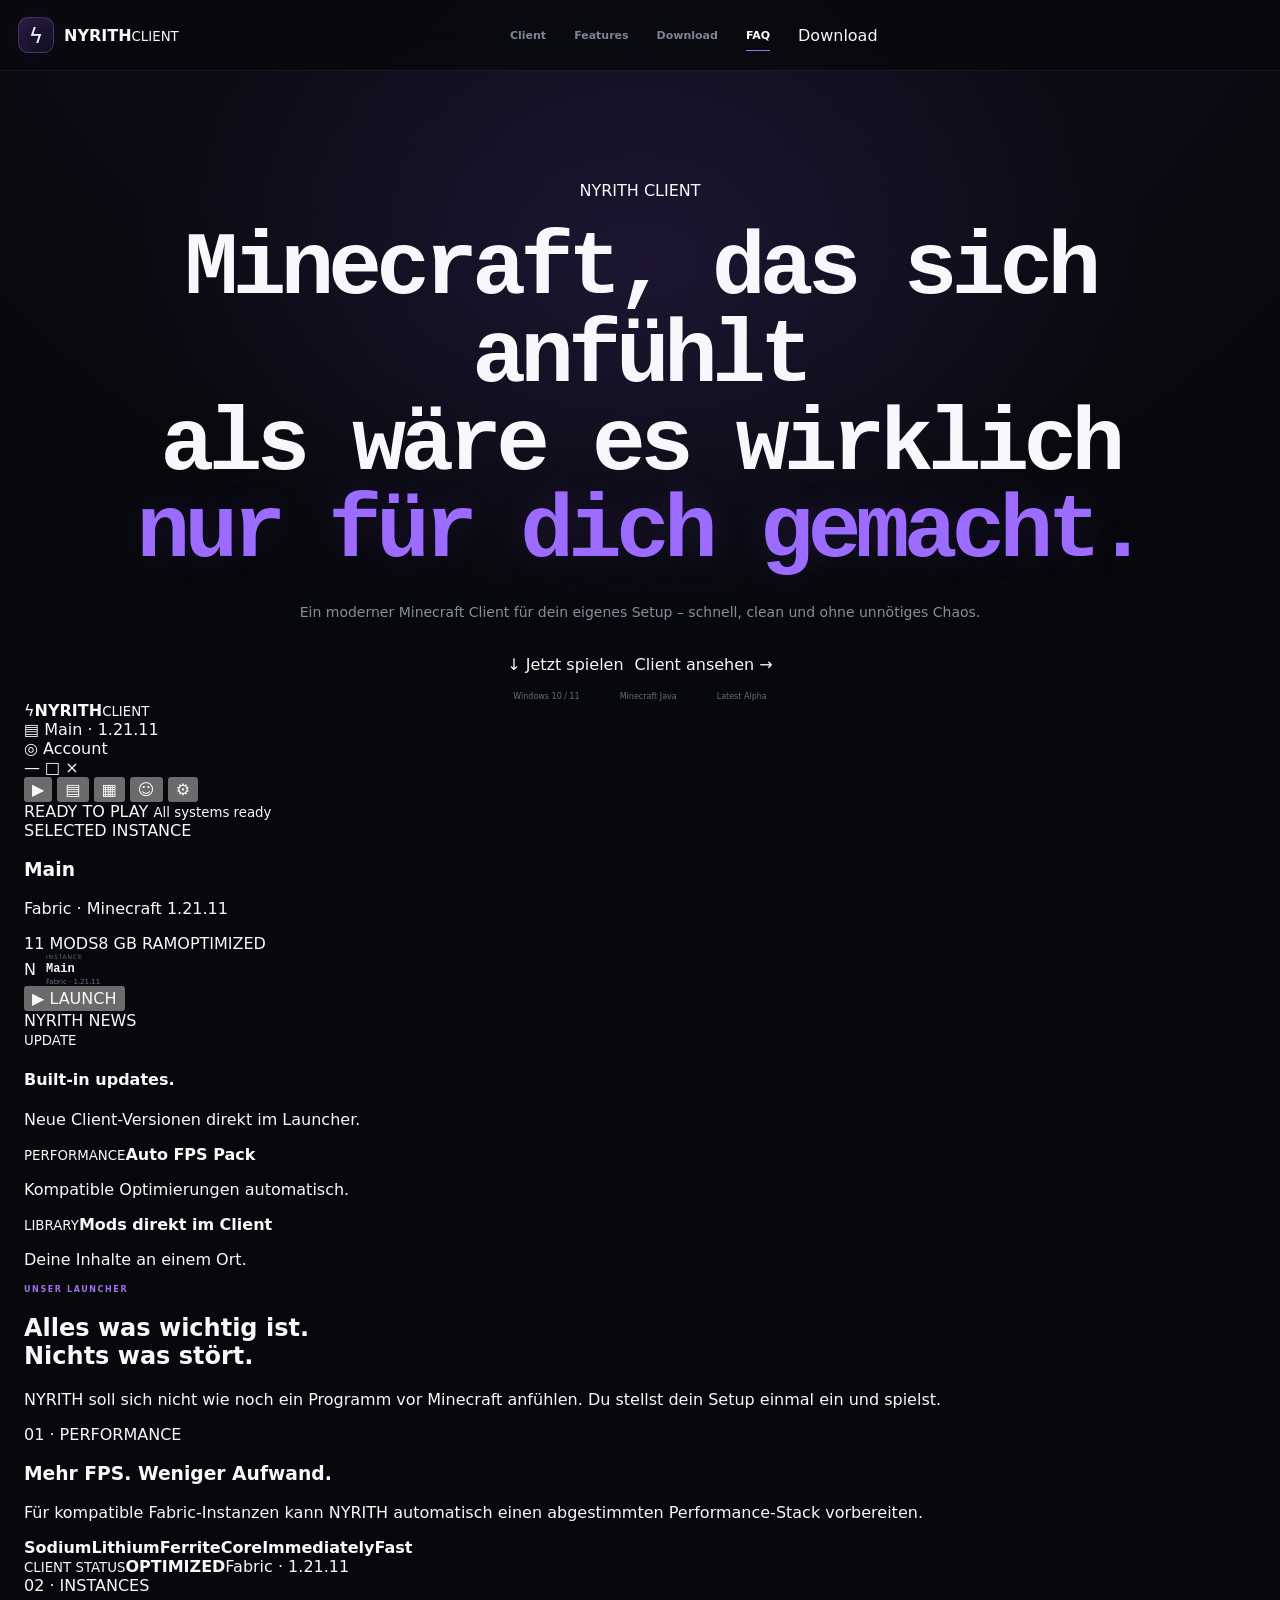
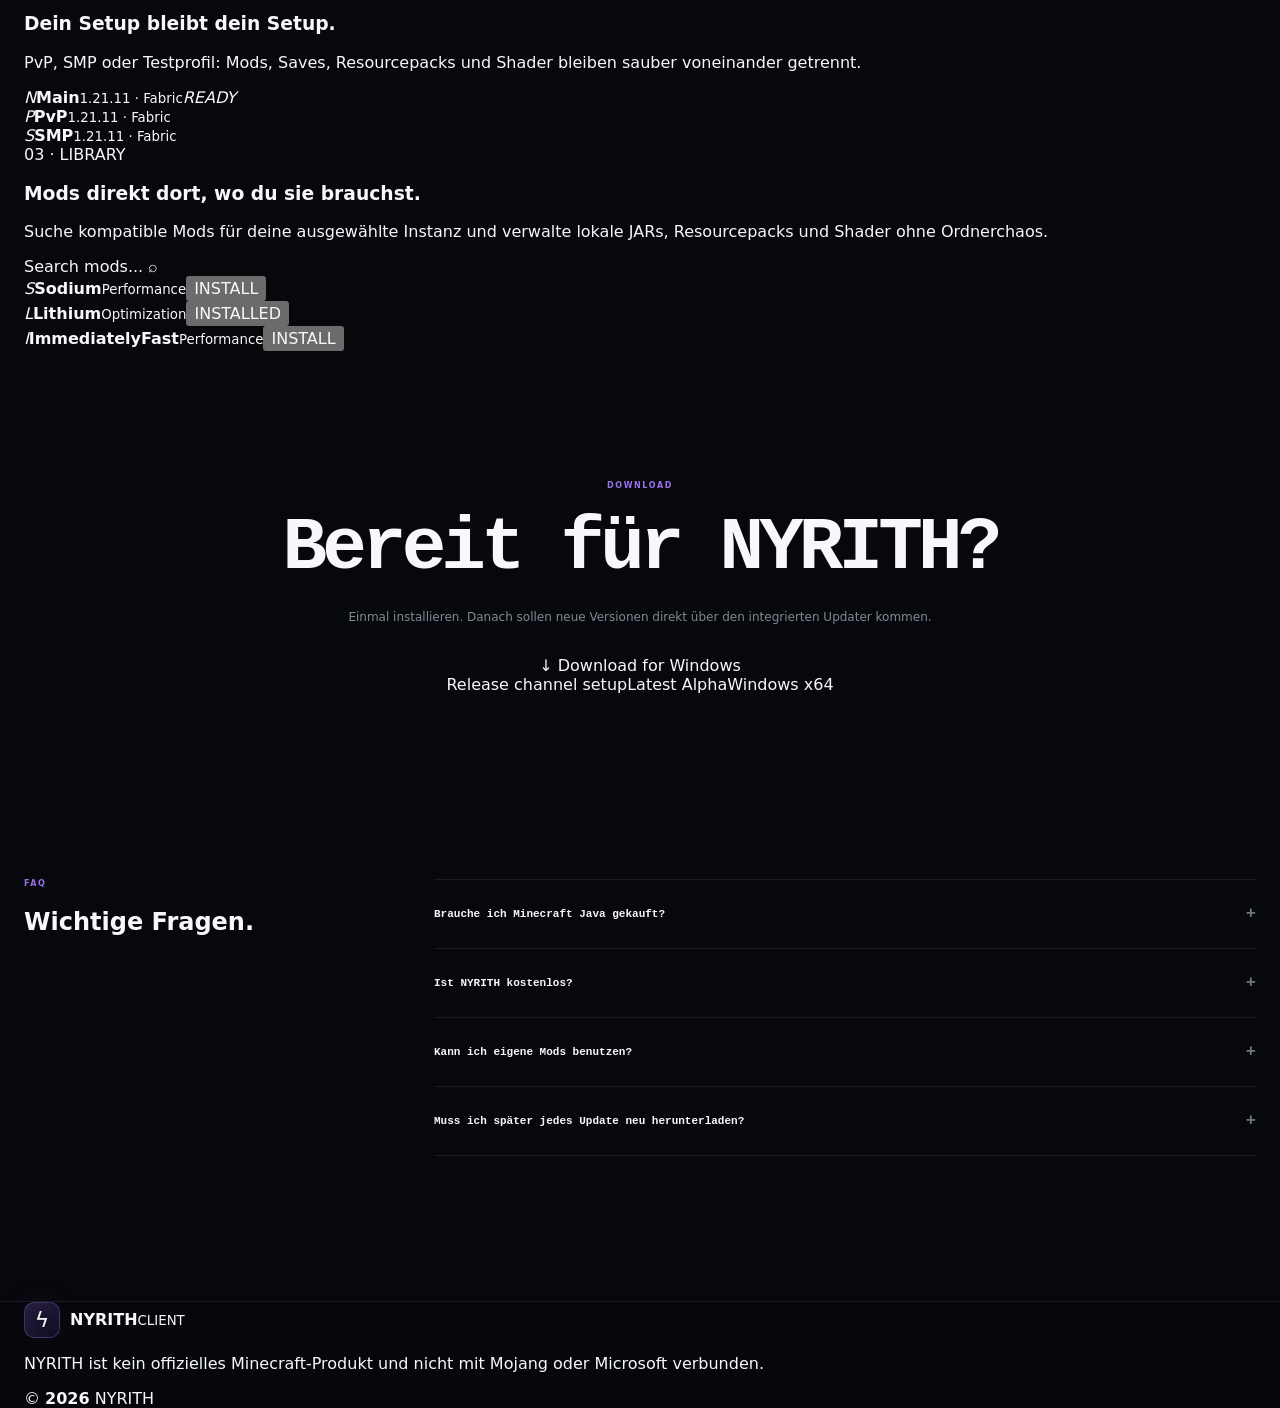
==== commit 78454348: "Simplify NYRITH website to clean launcher landing page" ====
--- a/index.html
+++ b/index.html
@@ -3,255 +3,173 @@
 <head>
   <meta charset="UTF-8" />
   <meta name="viewport" content="width=device-width, initial-scale=1.0" />
-  <meta name="theme-color" content="#07080c" />
-  <meta name="description" content="NYRITH Client – ein cleaner Minecraft Performance Client mit isolierten Instances, integrierter Mod-Library, Auto-Optimierung und eigenem Ingame-Core." />
+  <meta name="theme-color" content="#07070b" />
+  <meta name="description" content="NYRITH Client – ein cleaner Minecraft Client für Performance, Instanzen, Mods und dein persönliches Setup." />
   <meta property="og:title" content="NYRITH Client" />
-  <meta property="og:description" content="Minecraft. Schneller. Cleaner. Dein Setup." />
-  <title>NYRITH Client — Minecraft. Dein Setup.</title>
-  <link rel="stylesheet" href="styles.css?v=20260808-0216" />
+  <meta property="og:description" content="Minecraft, das sich anfühlt als wäre es wirklich nur für dich gemacht." />
+  <title>NYRITH Client</title>
+  <link rel="stylesheet" href="styles.css?v=nyrith-clean-1" />
 </head>
 <body>
-  <div class="page-noise" aria-hidden="true"></div>
-  <div class="cursor-glow" id="cursorGlow" aria-hidden="true"></div>
+  <div class="ambient ambient-a" aria-hidden="true"></div>
+  <div class="ambient ambient-b" aria-hidden="true"></div>
 
   <header class="topbar" id="top">
     <div class="nav-shell">
       <a class="brand" href="#top" aria-label="NYRITH Startseite">
         <span class="brand-mark">ϟ</span>
-        <span class="brand-name">NYRITH<small>CLIENT</small></span>
+        <span class="brand-copy"><b>NYRITH</b><small>CLIENT</small></span>
       </a>
 
       <nav class="nav-links" aria-label="Navigation">
         <a href="#client">Client</a>
         <a href="#features">Features</a>
-        <a href="#performance">Performance</a>
-        <a href="#library">Library</a>
+        <a href="#download">Download</a>
         <a href="#faq">FAQ</a>
       </nav>
 
-      <div class="nav-actions">
-        <span class="nav-version js-version">ALPHA</span>
-        <a class="nav-download js-download" href="https://github.com/Away232323/NYRITH-Client-Releases/releases/latest">Download <span>↓</span></a>
-      </div>
+      <a class="top-download js-download" href="https://github.com/Away232323/NYRITH-Client-Releases/releases/latest">Download</a>
     </div>
   </header>
 
   <main>
-    <section class="hero shell reveal">
-      <div class="hero-badge"><i></i><span>PUBLIC ALPHA · WINDOWS</span></div>
-      <h1>Minecraft.<br><span>Nur ohne den Müll.</span></h1>
-      <p>Ein schneller, cleaner Minecraft Client für PvP, SMP und alles dazwischen. Deine Instances, Mods, Performance und dein Client-Core — ohne Ordnerchaos.</p>
-
+    <section class="hero shell">
+      <div class="hero-kicker">NYRITH CLIENT</div>
+      <h1>Minecraft, das sich anfühlt<br>als wäre es wirklich<br><span>nur für dich gemacht.</span></h1>
+      <p>Ein moderner Minecraft Client für dein eigenes Setup – schnell, clean und ohne unnötiges Chaos.</p>
       <div class="hero-actions">
-        <a class="button button-primary js-download" href="https://github.com/Away232323/NYRITH-Client-Releases/releases/latest"><span class="download-icon">↓</span><b>NYRITH herunterladen</b></a>
-        <a class="button button-secondary" href="#client"><span>▶</span> Client ansehen</a>
+        <a class="primary-button js-download" href="https://github.com/Away232323/NYRITH-Client-Releases/releases/latest">↓ Jetzt spielen</a>
+        <a class="text-button" href="#client">Client ansehen →</a>
       </div>
-
       <div class="hero-meta">
-        <span><i class="dot green"></i> Windows 10 / 11</span>
-        <span><i class="dot purple"></i> Minecraft Java</span>
-        <span><i class="dot blue"></i> <b class="js-version">Latest Alpha</b></span>
-      </div>
-
-      <div class="product-stage" id="client">
-        <div class="stage-aura"></div>
-        <div class="client-window" id="clientWindow">
-          <div class="client-titlebar">
-            <div class="client-brand"><span>ϟ</span><b>NYRITH</b><em>CLIENT</em></div>
-            <div class="client-title-actions">
-              <div class="instance-pill">▤ <b>Main</b><span>1.21.11</span></div>
-              <div class="account-pill"><i>A</i><b>ACCOUNT</b><span>⌄</span></div>
-              <div class="window-buttons"><i>—</i><i>□</i><i>×</i></div>
-            </div>
-          </div>
-
-          <aside class="client-sidebar">
-            <button class="active" aria-label="Play">▶</button>
-            <button aria-label="Instances">▤</button>
-            <button aria-label="Library">▦</button>
-            <button aria-label="Skins">☺</button>
-            <button aria-label="Capes">♜</button>
-            <button class="bottom" aria-label="Settings">⚙</button>
-          </aside>
-
-          <div class="client-home">
-            <div class="client-home-top">
-              <span class="tiny-label">READY TO PLAY</span>
-              <div class="client-status"><i></i> All systems ready</div>
-            </div>
-
-            <div class="player-zone">
-              <div class="player-halo"></div>
-              <div class="player-label">AWAY</div>
-              <div class="pixel-player" aria-hidden="true">
-                <div class="px-head"><i></i><i></i><b></b></div>
-                <div class="px-body"></div>
-                <div class="px-arm left"></div><div class="px-arm right"></div>
-                <div class="px-leg left"></div><div class="px-leg right"></div>
-              </div>
-            </div>
-
-            <div class="launch-panel">
-              <div class="launch-instance">
-                <span class="instance-logo">N</span>
-                <div><small>SELECTED INSTANCE</small><b>Main</b><em>Fabric · Minecraft 1.21.11</em></div>
-              </div>
-              <div class="launch-tags"><span>11 MODS</span><span>8 GB RAM</span><span>OPTIMIZED</span></div>
-              <button class="launch-button"><span>▶</span><b>LAUNCH</b></button>
-            </div>
-          </div>
-
-          <aside class="client-news">
-            <div class="panel-heading"><span>NEWS</span><i>•••</i></div>
-            <article class="news-hero"><small>NYRITH 0.7</small><h3>Built-in updates.<br>No more reinstalling.</h3><span>READ MORE →</span></article>
-            <article><div class="news-icon purple">ϟ</div><div><small>PERFORMANCE</small><b>Auto FPS Pack</b><p>Kompatible Optimierungen automatisch.</p></div></article>
-            <article><div class="news-icon blue">▦</div><div><small>LIBRARY</small><b>Discover Mods</b><p>Mods direkt für deine Instance.</p></div></article>
-          </aside>
-        </div>
-        <div class="stage-caption"><span></span> NYRITH CLIENT PREVIEW <span></span></div>
+        <span>Windows 10 / 11</span><i></i><span>Minecraft Java</span><i></i><span class="js-version">Latest Alpha</span>
       </div>
     </section>
 
-    <section class="proof-strip reveal">
-      <div class="shell proof-grid">
-        <div><strong>1 CLICK</strong><span>Setup & Launch</span></div>
-        <div><strong>ISOLATED</strong><span>Instances</span></div>
-        <div><strong>AUTO</strong><span>FPS Optimizations</span></div>
-        <div><strong>BUILT-IN</strong><span>Mod Library</span></div>
-        <div><strong>RIGHT SHIFT</strong><span>Ingame Core</span></div>
+    <section class="preview-section shell" id="client">
+      <div class="preview-glow" aria-hidden="true"></div>
+      <div class="launcher-frame">
+        <div class="launcher-top">
+          <div class="launcher-brand"><span>ϟ</span><b>NYRITH</b><small>CLIENT</small></div>
+          <div class="launcher-tools">
+            <div class="tool-pill">▤ Main · 1.21.11</div>
+            <div class="tool-pill">◎ Account</div>
+            <div class="window-icons">— □ ×</div>
+          </div>
+        </div>
+
+        <aside class="launcher-side">
+          <button class="active">▶</button>
+          <button>▤</button>
+          <button>▦</button>
+          <button>☺</button>
+          <button>⚙</button>
+        </aside>
+
+        <div class="launcher-main">
+          <div class="launcher-heading">
+            <span>READY TO PLAY</span>
+            <small><i></i> All systems ready</small>
+          </div>
+
+          <div class="launcher-focus">
+            <span class="focus-label">SELECTED INSTANCE</span>
+            <h3>Main</h3>
+            <p>Fabric · Minecraft 1.21.11</p>
+            <div class="focus-tags"><span>11 MODS</span><span>8 GB RAM</span><span>OPTIMIZED</span></div>
+          </div>
+
+          <div class="launch-strip">
+            <div class="launch-instance"><span class="instance-icon">N</span><div><small>INSTANCE</small><b>Main</b><em>Fabric · 1.21.11</em></div></div>
+            <button>▶ LAUNCH</button>
+          </div>
+        </div>
+
+        <aside class="launcher-news">
+          <div class="news-label">NYRITH NEWS</div>
+          <article class="news-feature"><small>UPDATE</small><h4>Built-in updates.</h4><p>Neue Client-Versionen direkt im Launcher.</p></article>
+          <article><small>PERFORMANCE</small><b>Auto FPS Pack</b><p>Kompatible Optimierungen automatisch.</p></article>
+          <article><small>LIBRARY</small><b>Mods direkt im Client</b><p>Deine Inhalte an einem Ort.</p></article>
+        </aside>
       </div>
     </section>
 
-    <section class="section-intro shell reveal" id="features">
-      <div class="section-kicker">WHY NYRITH</div>
-      <h2>Alles was du brauchst.<br><span>Nichts was dich nervt.</span></h2>
-      <p>NYRITH soll kein Launcher sein, den du vor Minecraft noch verwalten musst. Er soll dein Setup vorbereiten, sauber halten und dann aus dem Weg gehen.</p>
+    <section class="intro shell" id="features">
+      <div class="section-kicker">UNSER LAUNCHER</div>
+      <h2>Alles was wichtig ist.<br><span>Nichts was stört.</span></h2>
+      <p>NYRITH soll sich nicht wie noch ein Programm vor Minecraft anfühlen. Du stellst dein Setup einmal ein und spielst.</p>
     </section>
 
-    <section class="bento shell">
-      <article class="bento-card bento-performance reveal">
-        <div class="card-top"><span class="card-number">01</span><span class="card-chip">PERFORMANCE</span></div>
-        <div class="speed-visual">
-          <div class="speed-ring"><span>ϟ</span></div>
-          <div class="speed-lines"><i></i><i></i><i></i><i></i><i></i></div>
+    <section class="feature-section shell">
+      <article class="feature-row">
+        <div class="feature-copy">
+          <span>01 · PERFORMANCE</span>
+          <h3>Mehr FPS. Weniger Aufwand.</h3>
+          <p>Für kompatible Fabric-Instanzen kann NYRITH automatisch einen abgestimmten Performance-Stack vorbereiten.</p>
+          <div class="chips"><b>Sodium</b><b>Lithium</b><b>FerriteCore</b><b>ImmediatelyFast</b></div>
         </div>
-        <h3>Mehr Frames.<br>Weniger Stutter.</h3>
-        <p>NYRITH installiert für kompatible Fabric-Instances automatisch einen abgestimmten Performance-Stack.</p>
-        <div class="mod-pills"><span>Sodium</span><span>Lithium</span><span>FerriteCore</span><span>ImmediatelyFast</span></div>
+        <div class="feature-visual performance-visual">
+          <div class="metric"><small>CLIENT STATUS</small><strong>OPTIMIZED</strong><span>Fabric · 1.21.11</span></div>
+          <div class="bars"><i></i><i></i><i></i><i></i><i></i><i></i></div>
+        </div>
       </article>
 
-      <article class="bento-card bento-instance reveal">
-        <div class="card-top"><span class="card-number">02</span><span class="card-chip">INSTANCES</span></div>
-        <div class="instance-stack">
-          <div class="stack-card back"><i>P</i><span><b>PvP</b><small>1.21.11 · Fabric</small></span></div>
-          <div class="stack-card middle"><i>S</i><span><b>SMP</b><small>1.21.11 · Fabric</small></span></div>
-          <div class="stack-card front"><i>N</i><span><b>Main</b><small>1.21.11 · Optimized</small></span><em>READY</em></div>
+      <article class="feature-row reverse">
+        <div class="feature-copy">
+          <span>02 · INSTANCES</span>
+          <h3>Dein Setup bleibt dein Setup.</h3>
+          <p>PvP, SMP oder Testprofil: Mods, Saves, Resourcepacks und Shader bleiben sauber voneinander getrennt.</p>
         </div>
-        <h3>Ein Setup pro Zweck.</h3>
-        <p>Mods, Saves, Settings, Packs und Shader bleiben sauber voneinander getrennt.</p>
+        <div class="feature-visual instance-visual">
+          <div class="instance-card"><i>N</i><span><b>Main</b><small>1.21.11 · Fabric</small></span><em>READY</em></div>
+          <div class="instance-card"><i>P</i><span><b>PvP</b><small>1.21.11 · Fabric</small></span></div>
+          <div class="instance-card"><i>S</i><span><b>SMP</b><small>1.21.11 · Fabric</small></span></div>
+        </div>
       </article>
 
-      <article class="bento-card bento-library reveal" id="library">
-        <div class="card-top"><span class="card-number">03</span><span class="card-chip">LIBRARY</span></div>
-        <div class="mini-library">
-          <div class="mini-search">Search mods... <span>⌕</span></div>
-          <div class="mini-mod"><i class="mod-sodium">S</i><span><b>Sodium</b><small>Performance</small></span><button>INSTALL</button></div>
-          <div class="mini-mod"><i class="mod-iris">I</i><span><b>Iris Shaders</b><small>Visual</small></span><button>INSTALL</button></div>
-          <div class="mini-mod"><i class="mod-lithium">L</i><span><b>Lithium</b><small>Optimization</small></span><button>INSTALLED</button></div>
+      <article class="feature-row">
+        <div class="feature-copy">
+          <span>03 · LIBRARY</span>
+          <h3>Mods direkt dort, wo du sie brauchst.</h3>
+          <p>Suche kompatible Mods für deine ausgewählte Instanz und verwalte lokale JARs, Resourcepacks und Shader ohne Ordnerchaos.</p>
         </div>
-        <h3>Mods ohne Browser-Chaos.</h3>
-        <p>Modrinth, GitHub Releases und lokale JARs direkt in der richtigen Instance.</p>
-      </article>
-
-      <article class="bento-card bento-core reveal">
-        <div class="card-top"><span class="card-number">04</span><span class="card-chip">NYRITH CORE</span></div>
-        <div class="hud-preview">
-          <div class="hud-game"><span class="hud-cross">+</span><span class="hud-title">NYRITH <i>|</i> 487 FPS</span><span class="hud-coords">XYZ 128 / 67 / -42</span></div>
-          <div class="hud-key">RIGHT SHIFT</div>
+        <div class="feature-visual library-visual">
+          <div class="fake-search">Search mods... <span>⌕</span></div>
+          <div class="mod-line"><i>S</i><span><b>Sodium</b><small>Performance</small></span><button>INSTALL</button></div>
+          <div class="mod-line"><i>L</i><span><b>Lithium</b><small>Optimization</small></span><button class="installed">INSTALLED</button></div>
+          <div class="mod-line"><i>I</i><span><b>ImmediatelyFast</b><small>Performance</small></span><button>INSTALL</button></div>
         </div>
-        <h3>Dein Client. Direkt ingame.</h3>
-        <p>HUD, Koordinaten und Client-Einstellungen über das NYRITH Ingame-Menü.</p>
       </article>
     </section>
 
-    <section class="performance-section shell reveal" id="performance">
-      <div class="performance-copy">
-        <div class="section-kicker">FROM ZERO TO PLAYING</div>
-        <h2>Du klickst Play.<br><span>NYRITH macht den Rest.</span></h2>
-        <p>Version, Java, Loader, Instance-Verzeichnisse und kompatible Optimierungen werden für dich vorbereitet.</p>
-        <div class="performance-stats">
-          <div><b>Java</b><span>Auto Runtime</span></div>
-          <div><b>Fabric</b><span>Auto Setup</span></div>
-          <div><b>Mods</b><span>Dependency Aware</span></div>
-        </div>
-      </div>
-
-      <div class="flow-card">
-        <div class="flow-line"></div>
-        <div class="flow-step done"><i>✓</i><span><small>STEP 01</small><b>INSTANCE</b><em>Version & RAM auswählen</em></span><strong>DONE</strong></div>
-        <div class="flow-step done"><i>✓</i><span><small>STEP 02</small><b>RUNTIME</b><em>Java & Loader vorbereiten</em></span><strong>DONE</strong></div>
-        <div class="flow-step done"><i>✓</i><span><small>STEP 03</small><b>OPTIMIZE</b><em>Performance Stack prüfen</em></span><strong>DONE</strong></div>
-        <div class="flow-step active"><i>▶</i><span><small>STEP 04</small><b>PLAY</b><em>Dein Minecraft ist bereit</em></span><strong>READY</strong></div>
-      </div>
+    <section class="download-section shell" id="download">
+      <div class="download-glow" aria-hidden="true"></div>
+      <div class="section-kicker">DOWNLOAD</div>
+      <h2>Bereit für NYRITH?</h2>
+      <p>Einmal installieren. Danach sollen neue Versionen direkt über den integrierten Updater kommen.</p>
+      <a class="primary-button large js-download" href="https://github.com/Away232323/NYRITH-Client-Releases/releases/latest">↓ Download for Windows</a>
+      <div class="release-info"><span id="releaseStatus">Public Alpha</span><i></i><span class="js-version">Latest Alpha</span><i></i><span id="releaseSize">Windows x64</span></div>
     </section>
 
-    <section class="comparison shell reveal">
-      <div class="comparison-card">
-        <div class="comparison-copy">
-          <span class="section-kicker">YOUR SETUP, YOUR RULES</span>
-          <h2>Keine globale<br>.minecraft-Hölle.</h2>
-          <p>Jede NYRITH-Instance lebt in ihrem eigenen Verzeichnis. Ein kaputter Mod in deinem Testprofil zerstört nicht dein PvP-Setup.</p>
-        </div>
-        <div class="folder-tree">
-          <div class="folder-root"><span>⌄</span><b>NYRITH / instances</b></div>
-          <div class="folder-branch active"><span>├─</span><i>N</i><b>Main</b><em>11 mods</em></div>
-          <div class="folder-files"><span>│&nbsp;&nbsp;├─</span><b>mods</b><em>Sodium · Lithium · Core...</em></div>
-          <div class="folder-files"><span>│&nbsp;&nbsp;├─</span><b>resourcepacks</b><em>2 packs</em></div>
-          <div class="folder-files"><span>│&nbsp;&nbsp;└─</span><b>shaderpacks</b><em>1 shader</em></div>
-          <div class="folder-branch"><span>├─</span><i>P</i><b>PvP</b><em>8 mods</em></div>
-          <div class="folder-branch"><span>└─</span><i>S</i><b>SMP</b><em>16 mods</em></div>
-        </div>
-      </div>
-    </section>
-
-    <section class="download-section shell reveal" id="download">
-      <div class="download-grid"></div>
-      <div class="download-orb"></div>
-      <span class="section-kicker">READY WHEN YOU ARE</span>
-      <h2>Einmal installieren.<br><span>Dann einfach spielen.</span></h2>
-      <p>NYRITH prüft über den öffentlichen Release-Kanal auf neue Client-Versionen. Sobald ein Update bereitsteht, bekommst du es direkt im Client.</p>
-      <a class="button button-primary button-xl js-download" href="https://github.com/Away232323/NYRITH-Client-Releases/releases/latest"><span class="download-icon">↓</span><b>Download for Windows</b></a>
-      <div class="release-card">
-        <span><i class="dot green"></i> <b id="releaseStatus">Public Alpha</b></span>
-        <span class="js-version">Latest Alpha</span>
-        <span id="releaseSize">Windows x64</span>
-      </div>
-    </section>
-
-    <section class="faq shell reveal" id="faq">
-      <div class="faq-copy">
-        <span class="section-kicker">FAQ</span>
-        <h2>Noch Fragen?</h2>
-        <p>Die wichtigsten Sachen bevor du NYRITH installierst.</p>
-      </div>
+    <section class="faq shell" id="faq">
+      <div class="faq-title"><div class="section-kicker">FAQ</div><h2>Wichtige Fragen.</h2></div>
       <div class="faq-list">
-        <details><summary>Brauche ich Minecraft Java gekauft?<span>+</span></summary><p>Ja. NYRITH ist für legitime Minecraft Java Edition Accounts gedacht und ersetzt keinen Minecraft-Kauf.</p></details>
-        <details><summary>Muss ich Java selbst installieren?<span>+</span></summary><p>Für unterstützte Versionen kann NYRITH automatisch die passende Java-Hauptversion vorbereiten.</p></details>
-        <details><summary>Kann ich meine eigenen Mods benutzen?<span>+</span></summary><p>Ja. Du kannst Mods über die Library installieren oder lokale kompatible .jar-Dateien direkt in eine Instance importieren.</p></details>
-        <details><summary>Muss ich Updates immer neu herunterladen?<span>+</span></summary><p>Der Client besitzt einen integrierten Updater. Sobald der öffentliche Release-Kanal vollständig verbunden ist, können neue Builds direkt aus NYRITH geladen und installiert werden.</p></details>
-        <details><summary>Ist NYRITH schon fertig?<span>+</span></summary><p>Nein. NYRITH befindet sich aktuell in einer Alpha-Phase. Features und Kompatibilität werden weiter ausgebaut.</p></details>
+        <details><summary>Brauche ich Minecraft Java gekauft?<span>+</span></summary><p>Ja. NYRITH ist für legitime Minecraft Java Edition Accounts gedacht.</p></details>
+        <details><summary>Ist NYRITH kostenlos?<span>+</span></summary><p>Die aktuelle Alpha ist kostenlos nutzbar.</p></details>
+        <details><summary>Kann ich eigene Mods benutzen?<span>+</span></summary><p>Ja. Lokale JARs und Inhalte für deine Instanzen sind vorgesehen.</p></details>
+        <details><summary>Muss ich später jedes Update neu herunterladen?<span>+</span></summary><p>Nein. Der Client besitzt bereits einen integrierten Updater; der öffentliche Release-Kanal wird dafür verwendet.</p></details>
       </div>
     </section>
   </main>
 
   <footer>
-    <div class="footer-shell shell">
-      <div class="footer-brand"><span class="brand-mark">ϟ</span><div><b>NYRITH</b><small>CLIENT</small></div></div>
-      <p>Ein unabhängiger Minecraft Java Client. Nicht mit Mojang oder Microsoft verbunden.</p>
-      <div class="footer-right"><span>© <b id="year"></b> NYRITH</span><a href="#top">BACK TO TOP ↑</a></div>
+    <div class="shell footer-inner">
+      <a class="brand" href="#top"><span class="brand-mark">ϟ</span><span class="brand-copy"><b>NYRITH</b><small>CLIENT</small></span></a>
+      <p>NYRITH ist kein offizielles Minecraft-Produkt und nicht mit Mojang oder Microsoft verbunden.</p>
+      <span>© <b id="year"></b> NYRITH</span>
     </div>
   </footer>
 
-  <script src="app.js?v=20260808-0216"></script>
+  <script src="app.js?v=nyrith-clean-1"></script>
 </body>
 </html>
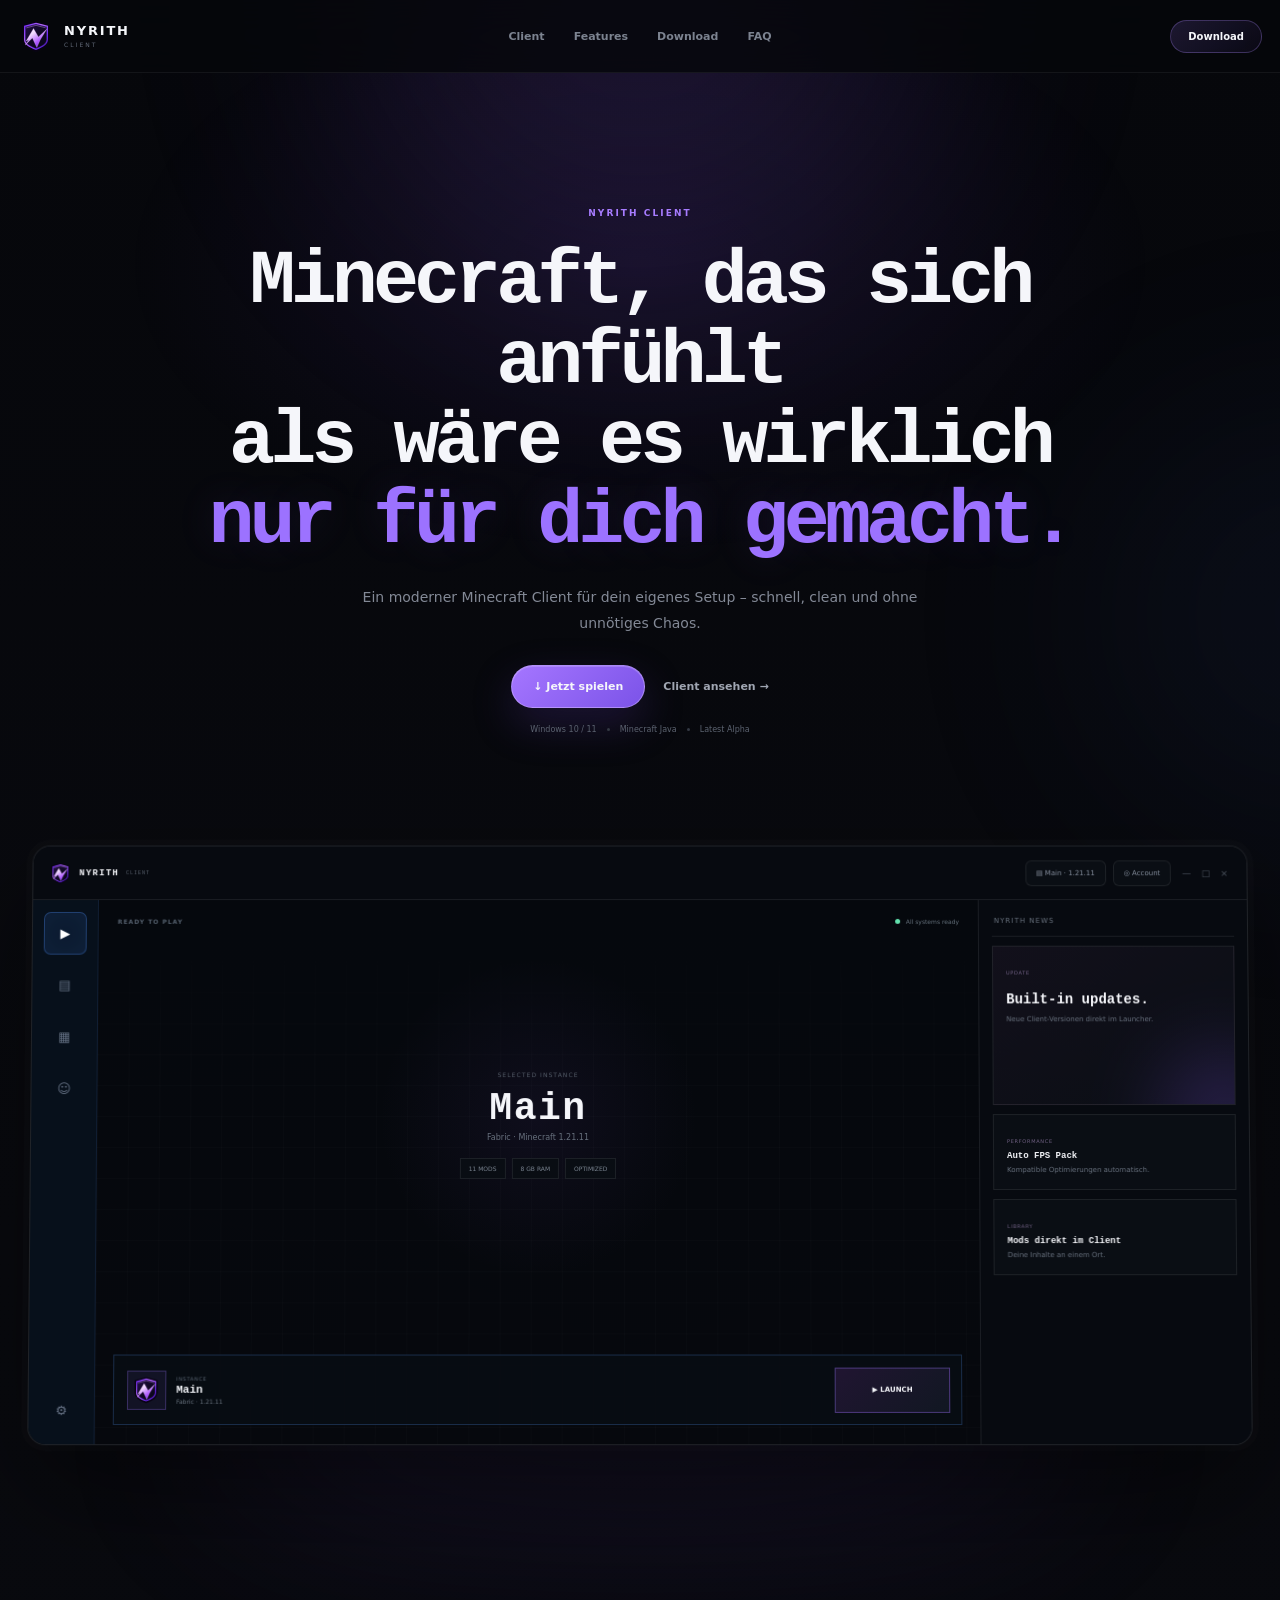
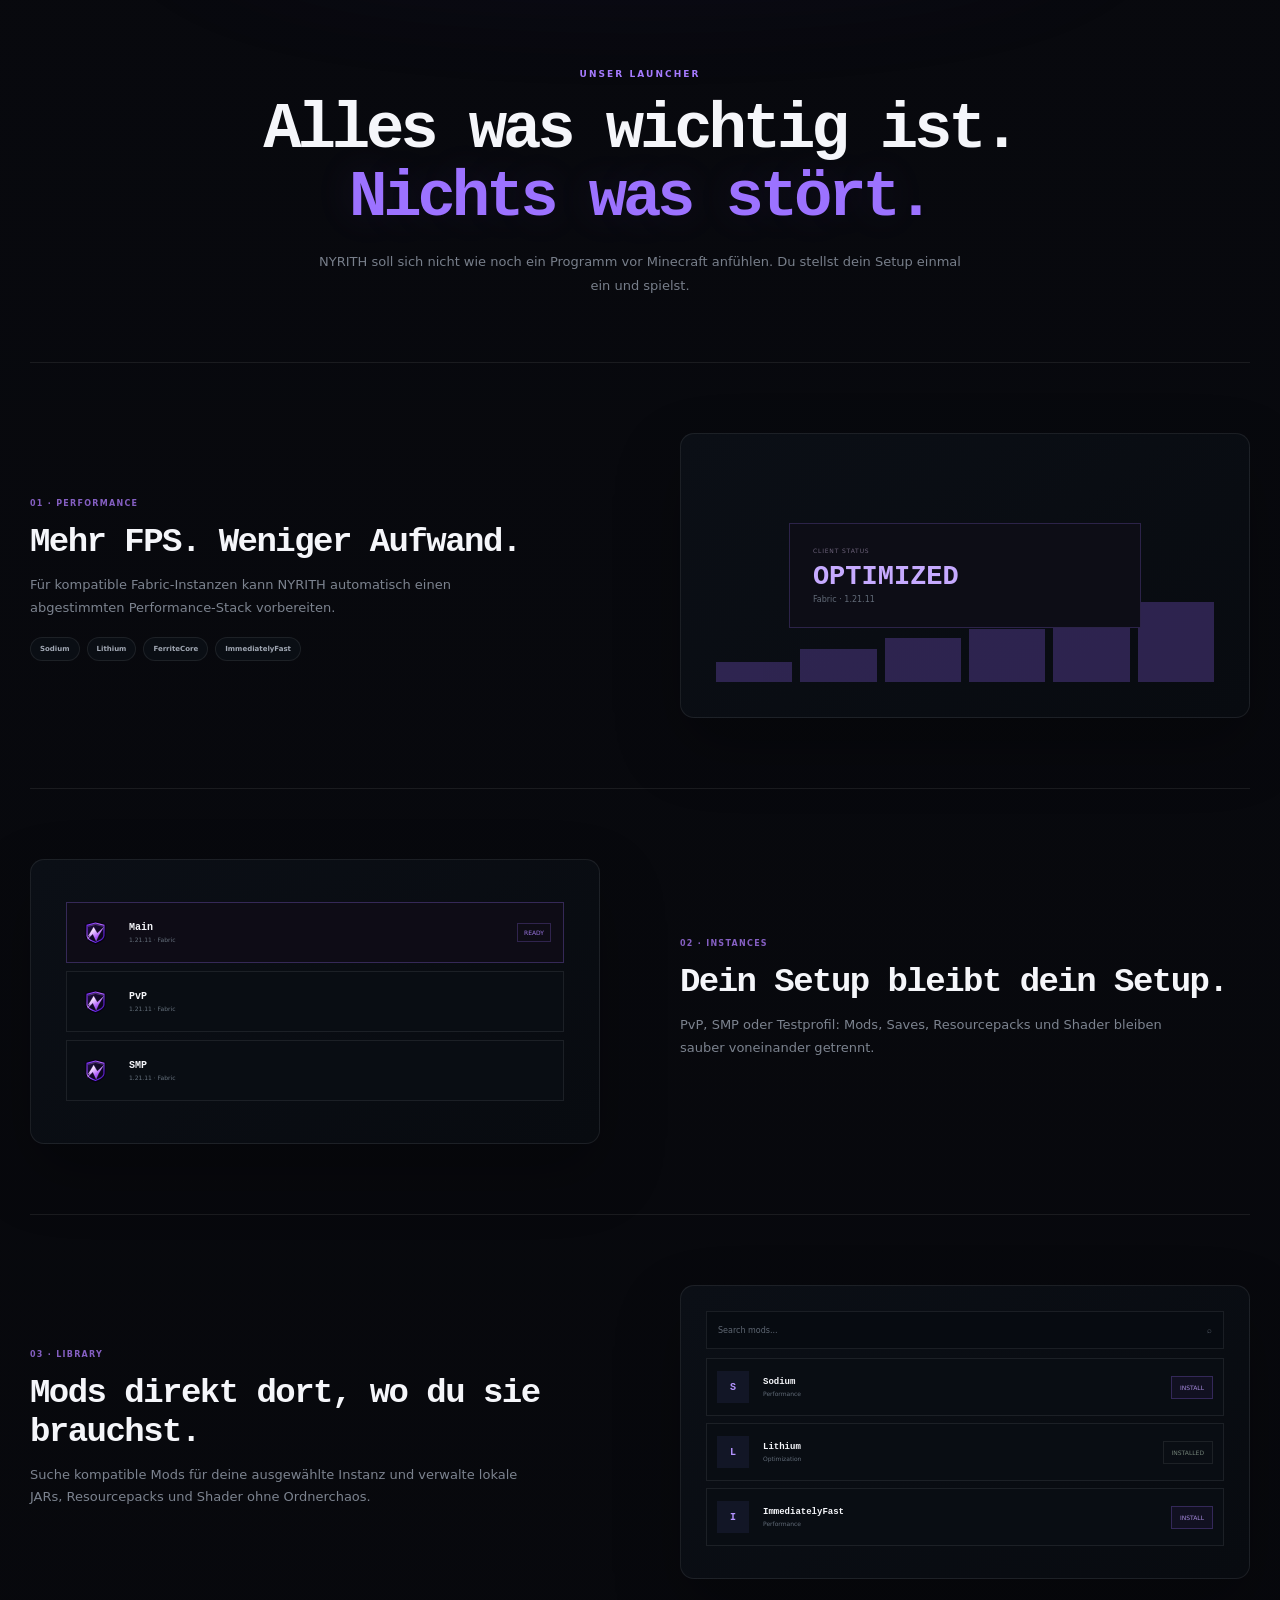
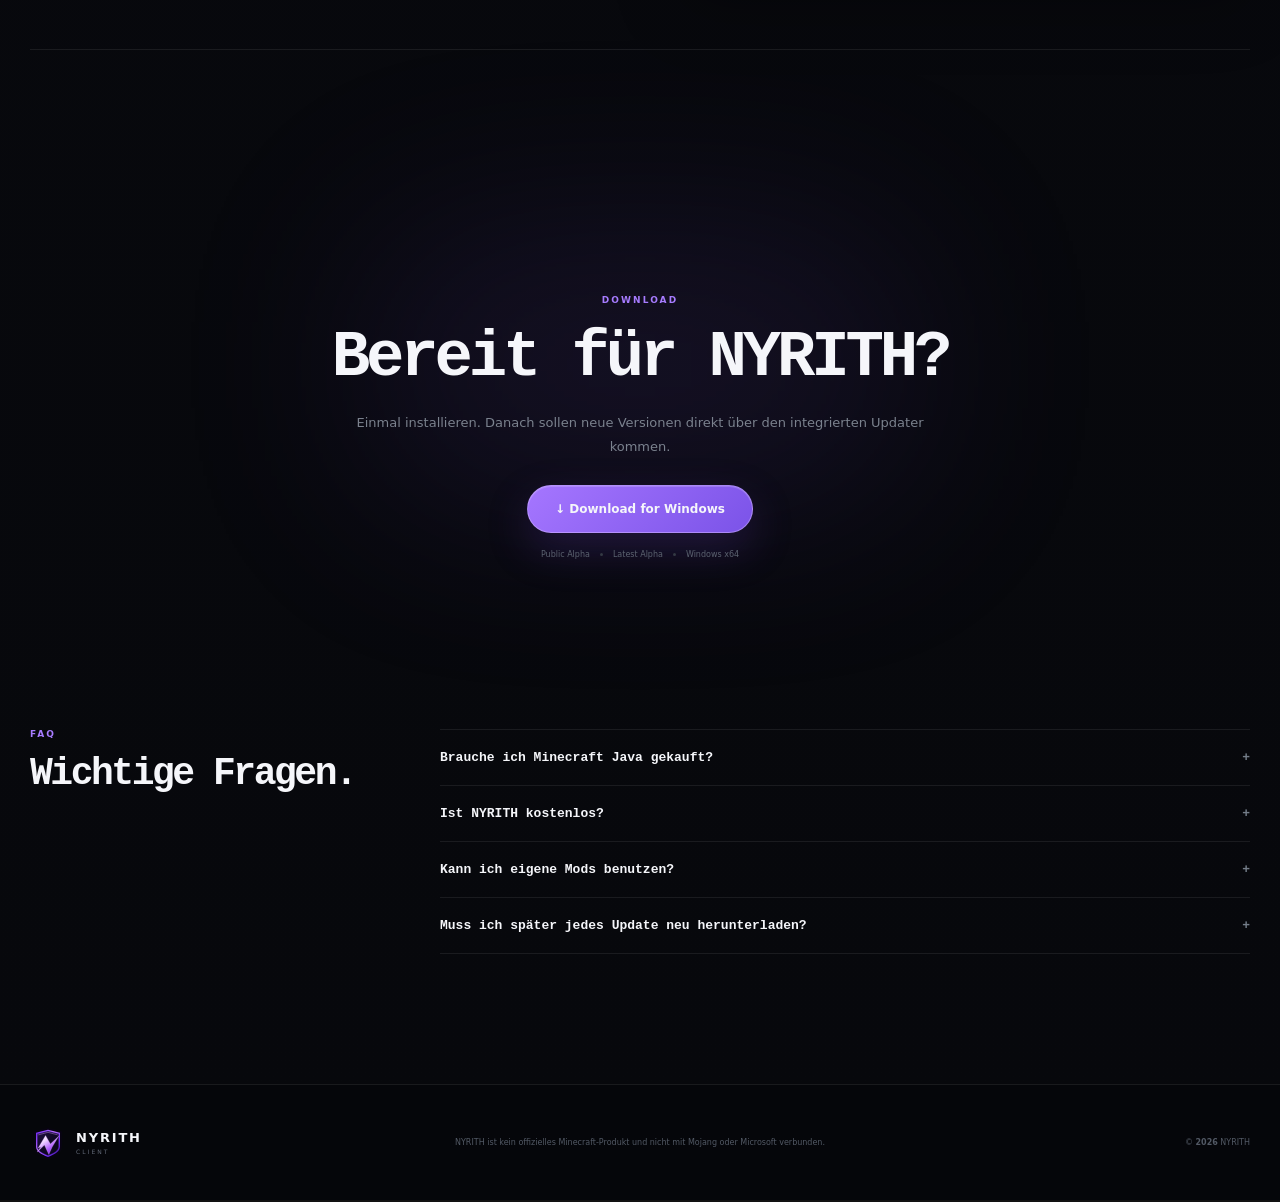
==== commit 88a2ceb4: "Load NYRITH logo and fresh website branding" ====
--- a/index.html
+++ b/index.html
@@ -8,6 +8,7 @@
   <meta property="og:title" content="NYRITH Client" />
   <meta property="og:description" content="Minecraft, das sich anfühlt als wäre es wirklich nur für dich gemacht." />
   <title>NYRITH Client</title>
+  <link rel="icon" type="image/svg+xml" href="favicon.svg?v=nyrith-brand-2" />
   <link rel="stylesheet" href="styles.css?v=nyrith-clean-1" />
 </head>
 <body>
@@ -170,6 +171,6 @@
     </div>
   </footer>
 
-  <script src="app.js?v=nyrith-clean-1"></script>
+  <script src="app.js?v=nyrith-brand-2"></script>
 </body>
 </html>
--- a/styles.css
+++ b/styles.css
@@ -1,50 +1,72 @@
 :root{
-  --bg:#07080c;
-  --bg2:#0a0c12;
-  --panel:#0c1018;
-  --panel2:#101621;
+  --bg:#07070b;
+  --bg-soft:#0b0c12;
+  --panel:#0d1017;
+  --panel-2:#11151e;
   --line:rgba(255,255,255,.08);
-  --line2:rgba(255,255,255,.14);
-  --text:#f7f8fb;
-  --muted:#8c93a1;
-  --muted2:#5f6672;
-  --purple:#9b6cff;
-  --purple2:#c3a4ff;
-  --blue:#4a8cff;
-  --green:#63e3ad;
-  --shadow:0 30px 80px rgba(0,0,0,.42);
+  --line-strong:rgba(255,255,255,.13);
+  --text:#f5f6fa;
+  --muted:#8b91a0;
+  --purple:#9c72ff;
+  --purple-2:#7c52e8;
+  --green:#63e2ae;
+  --blue:#5d9cff;
+  --shadow:0 45px 120px rgba(0,0,0,.52);
+  font-family:Inter,ui-sans-serif,system-ui,-apple-system,BlinkMacSystemFont,"Segoe UI",sans-serif;
   color-scheme:dark;
-  font-family:Inter,ui-sans-serif,system-ui,-apple-system,BlinkMacSystemFont,"Segoe UI",sans-serif;
 }
 *{box-sizing:border-box}
 html{scroll-behavior:smooth}
-body{margin:0;background:radial-gradient(circle at 50% -10%,rgba(115,74,204,.12),transparent 28%),var(--bg);color:var(--text);overflow-x:hidden}
+body{margin:0;background:linear-gradient(180deg,#06070b,#08090e 28%,#07080c 100%);color:var(--text);overflow-x:hidden}
 a{color:inherit;text-decoration:none}
 button{font:inherit;color:inherit}
-::selection{background:rgba(155,108,255,.35);color:#fff}
-.shell{width:min(1240px,calc(100% - 48px));margin-inline:auto}
-.page-noise{position:fixed;inset:0;pointer-events:none;z-index:99;opacity:.022;background-image:radial-gradient(rgba(255,255,255,.85) .55px,transparent .55px);background-size:5px 5px;mix-blend-mode:screen}
-.cursor-glow{position:fixed;z-index:-1;width:520px;height:520px;border-radius:50%;background:radial-gradient(circle,rgba(126,82,219,.11),transparent 68%);filter:blur(18px);transform:translate(-50%,-50%);pointer-events:none;transition:opacity .2s ease}
-.topbar{position:sticky;top:0;z-index:50;border-bottom:1px solid rgba(255,255,255,.065);background:rgba(7,8,12,.78);backdrop-filter:blur(22px)}
-.nav-shell{width:min(1380px,calc(100% - 36px));height:70px;margin:auto;display:grid;grid-template-columns:1fr auto 1fr;align-items:center;gap:28px}
-.brand{display:inline-flex;align-items:center;gap:10px;width:max-content}.brand-mark{width:36px;height:36px;border:1px solid rgba(174,139,255,.28);background:linear-gradient(145deg,rgba(158,110,255,.2),rgba(84,56,152,.08));display:grid;place-items:center;border-radius:10px;font-size:22px;box-shadow:inset 0 0 24px rgba(155,108,255,.08),0 0 28px rgba(155,108,255,.08)}
-.brand-name{display:flex;flex-direction:column;font-size:13px;font-weight:900;letter-spacing:.16em;line-height:1}.brand-name small{font-size:6px;color:#646b78;letter-spacing:.34em;margin-top:5px}
-.nav-links{display:flex;align-items:center;gap:28px;font-size:11px;font-weight:750;color:#7d8593}.nav-links a{position:relative;padding:10px 0;transition:.2s ease}.nav-links a:hover,.nav-links a.active{color:#fff}.nav-links a:after{content:"";position:absolute;left:50%;right:50%;bottom:1px;height:1px;background:var(--purple);transition:.2s ease}.nav-links a:hover:after,.nav-links a.active:after{left:0;right:0}
-.nav-actions{justify-self:end;display:flex;align-items:center;gap:10px}.nav-version{font-size:8px;letter-spacing:.12em;color:#606876}.nav-download{display:flex;align-items:center;gap:9px;border:1px solid rgba(180,144,255,.3);background:linear-gradient(135deg,rgba(153,104,255,.18),rgba(95,64,171,.08));padding:10px 15px;border-radius:10px;font-size:10px;font-weight:850;transition:.2s ease}.nav-download:hover{transform:translateY(-1px);border-color:rgba(198,169,255,.55);background:linear-gradient(135deg,rgba(153,104,255,.27),rgba(95,64,171,.12))}
-.hero{text-align:center;padding-top:110px;position:relative}.hero:before{content:"";position:absolute;z-index:-2;left:50%;top:-160px;width:1100px;height:720px;transform:translateX(-50%);background:radial-gradient(ellipse,rgba(122,78,211,.15),transparent 65%)}
-.hero-badge{display:inline-flex;align-items:center;gap:9px;border:1px solid rgba(255,255,255,.08);padding:7px 10px;border-radius:999px;background:rgba(255,255,255,.025);font-size:8px;letter-spacing:.15em;color:#a2a9b6;font-weight:800}.hero-badge i{width:6px;height:6px;border-radius:50%;background:var(--green);box-shadow:0 0 12px var(--green)}
-.hero h1,.section-intro h2,.performance-copy h2,.comparison-copy h2,.download-section h2{font-family:ui-monospace,SFMono-Regular,Menlo,Consolas,monospace;letter-spacing:-.065em}.hero h1{font-size:clamp(58px,7vw,102px);line-height:.98;margin:26px auto 23px;max-width:1020px}.hero h1 span,.section-intro h2 span,.performance-copy h2 span,.download-section h2 span{color:var(--purple);text-shadow:0 0 38px rgba(155,108,255,.14)}
-.hero>p{max-width:690px;margin:0 auto;font-size:14px;line-height:1.8;color:#878e9a}.hero-actions{display:flex;justify-content:center;gap:11px;margin-top:30px;flex-wrap:wrap}.button{display:inline-flex;align-items:center;justify-content:center;gap:10px;border:1px solid var(--line2);border-radius:12px;padding:13px 18px;font-size:10px;font-weight:850;transition:.2s ease}.button-primary{background:linear-gradient(135deg,#a473ff,#7650df);border-color:rgba(211,187,255,.5);box-shadow:0 18px 45px rgba(96,60,186,.28),inset 0 1px rgba(255,255,255,.2)}.button-primary:hover{transform:translateY(-2px);filter:brightness(1.08);box-shadow:0 24px 60px rgba(96,60,186,.38)}.button-secondary{background:#0b0e14;color:#a1a8b4}.button-secondary:hover{color:#fff;background:#10141c}.button-xl{font-size:12px;padding:16px 24px;border-radius:14px}.download-icon{font-size:15px}.hero-meta{display:flex;justify-content:center;gap:20px;align-items:center;margin-top:18px;color:#656d79;font-size:8px;flex-wrap:wrap}.hero-meta span{display:flex;align-items:center;gap:6px}.dot{width:5px;height:5px;border-radius:50%;display:inline-block}.dot.green{background:var(--green);box-shadow:0 0 10px rgba(99,227,173,.5)}.dot.purple{background:var(--purple)}.dot.blue{background:var(--blue)}
-.product-stage{position:relative;margin-top:82px;padding-bottom:85px;perspective:1700px}.stage-aura{position:absolute;left:12%;right:12%;bottom:15px;height:160px;background:#7546d3;opacity:.18;filter:blur(90px);border-radius:50%}.client-window{position:relative;z-index:2;height:650px;display:grid;grid-template:54px 1fr/68px 1fr 278px;background:#05080d;border:1px solid rgba(255,255,255,.12);border-radius:18px;overflow:hidden;box-shadow:0 60px 130px rgba(0,0,0,.6),0 0 0 7px rgba(255,255,255,.014);transform:rotateX(2deg);transition:transform .2s ease}.client-titlebar{grid-column:1/4;display:flex;justify-content:space-between;align-items:center;padding:0 15px;background:#070a10;border-bottom:1px solid var(--line)}.client-brand{display:flex;align-items:center;gap:7px;font-family:ui-monospace,monospace}.client-brand span{font-size:19px}.client-brand b{font-size:10px;letter-spacing:.12em}.client-brand em{font-size:6px;font-style:normal;color:#5e6672;letter-spacing:.18em}.client-title-actions{display:flex;align-items:center;gap:7px}.instance-pill,.account-pill{height:32px;border:1px solid var(--line);background:#0a0e14;display:flex;align-items:center;gap:7px;padding:0 10px;border-radius:7px;font-size:7px;color:#818a98}.instance-pill b,.account-pill b{font-size:7px;color:#c5cad2}.account-pill i{width:18px;height:18px;border-radius:5px;background:#2a2334;display:grid;place-items:center;font-style:normal;color:#cdb7ff}.window-buttons{display:flex;gap:12px;color:#5d6470;margin-left:5px}.window-buttons i{font-style:normal;font-size:10px}.client-sidebar{grid-row:2;display:flex;flex-direction:column;align-items:center;gap:10px;padding:12px 8px;background:linear-gradient(180deg,#07101d,#07101a);border-right:1px solid rgba(82,139,229,.14)}.client-sidebar button{width:44px;height:44px;border:1px solid transparent;background:transparent;border-radius:7px;color:#697587;font-size:14px}.client-sidebar button.active{color:#fff;border-color:rgba(83,143,240,.38);background:#0d1c31;box-shadow:inset 0 0 26px rgba(73,126,222,.08)}.client-sidebar .bottom{margin-top:auto}.client-home{position:relative;overflow:hidden;background:radial-gradient(circle at 50% 35%,rgba(88,59,144,.13),transparent 27%),linear-gradient(#05080d,#06080d)}.client-home:before{content:"";position:absolute;inset:0;background-image:linear-gradient(rgba(255,255,255,.014) 1px,transparent 1px),linear-gradient(90deg,rgba(255,255,255,.014) 1px,transparent 1px);background-size:32px 32px;mask-image:linear-gradient(to bottom,transparent,black 35%,black)}.client-home-top{position:absolute;z-index:2;top:19px;left:20px;right:20px;display:flex;justify-content:space-between;align-items:center}.tiny-label{font-size:7px;letter-spacing:.18em;color:#4f5866;font-weight:800}.client-status{font-size:7px;color:#66717d;display:flex;align-items:center;gap:6px}.client-status i{width:5px;height:5px;background:var(--green);border-radius:50%}.player-zone{position:absolute;inset:0 0 112px;display:flex;align-items:center;justify-content:center}.player-halo{position:absolute;width:320px;height:320px;border-radius:50%;background:radial-gradient(circle,rgba(139,88,231,.1),transparent 67%)}.player-label{position:absolute;top:70px;font:900 18px ui-monospace,monospace;letter-spacing:.13em;color:#dddfe5}.pixel-player{position:absolute;width:152px;height:318px;top:116px;filter:drop-shadow(0 32px 28px rgba(0,0,0,.5))}.px-head{position:absolute;left:40px;width:72px;height:72px;border-radius:5px;background:#756f73;box-shadow:inset 0 -18px #4f494d}.px-head:before{content:"";position:absolute;left:8px;right:8px;bottom:6px;height:14px;background:#d8beb2}.px-head i{position:absolute;bottom:10px;width:8px;height:6px;background:#8bd5ff;z-index:2}.px-head i:first-child{left:18px}.px-head i:nth-child(2){right:18px}.px-head b{position:absolute;left:25px;bottom:7px;width:22px;height:4px;background:#a56d6b;z-index:2}.px-body{position:absolute;left:37px;top:70px;width:78px;height:108px;background:linear-gradient(#11151b,#16181f);border-radius:3px}.px-arm{position:absolute;top:74px;width:34px;height:110px;background:#12151b;border-radius:3px}.px-arm.left{left:3px;transform:rotate(7deg)}.px-arm.right{right:3px;transform:rotate(-7deg)}.px-leg{position:absolute;top:176px;width:37px;height:118px;background:#17191f}.px-leg.left{left:39px}.px-leg.right{right:39px}.launch-panel{position:absolute;z-index:3;left:24px;right:24px;bottom:25px;height:82px;border:1px solid rgba(82,137,229,.3);background:rgba(8,12,19,.92);display:grid;grid-template-columns:1fr auto auto;align-items:center;gap:14px;padding:11px 12px 11px 14px;box-shadow:0 18px 40px rgba(0,0,0,.35)}.launch-instance{display:flex;gap:10px;align-items:center;text-align:left}.instance-logo{width:39px;height:39px;border:1px solid rgba(155,108,255,.3);background:linear-gradient(145deg,#1a1327,#10131a);display:grid;place-items:center;font:900 15px ui-monospace,monospace;color:#c9b1ff}.launch-instance>div{display:flex;flex-direction:column}.launch-instance small{font-size:6px;letter-spacing:.14em;color:#5f6976}.launch-instance b{font:850 12px ui-monospace,monospace;margin:2px 0}.launch-instance em{font-size:7px;font-style:normal;color:#697381}.launch-tags{display:flex;gap:5px}.launch-tags span{border:1px solid var(--line);background:#0a0e14;padding:6px 7px;font-size:6px;color:#6f7986}.launch-button{height:52px;min-width:126px;border:1px solid rgba(155,108,255,.4);background:linear-gradient(135deg,#201532,#101827);display:flex;justify-content:center;align-items:center;gap:9px;font-size:8px;font-weight:900}.launch-button span{color:#b48cff}.client-news{grid-column:3;grid-row:2;padding:14px;background:#070a10;border-left:1px solid var(--line);display:flex;flex-direction:column;gap:10px;text-align:left}.panel-heading{display:flex;justify-content:space-between;padding:3px 2px 10px;border-bottom:1px solid var(--line);font-size:7px;letter-spacing:.15em;color:#7b8491}.panel-heading i{font-style:normal;color:#4e5662}.client-news article{border:1px solid var(--line);background:#0a0e14;padding:13px;position:relative;overflow:hidden}.news-hero{min-height:170px;background:linear-gradient(145deg,#12101b,#0a0e14)!important}.news-hero:after{content:"";position:absolute;width:150px;height:150px;border-radius:50%;right:-70px;bottom:-80px;background:#8f5eff;filter:blur(40px);opacity:.25}.news-hero small,.client-news article small{font-size:6px;letter-spacing:.14em;color:#7c6a9b}.news-hero h3{font:850 16px/1.2 ui-monospace,monospace;margin:16px 0 22px;letter-spacing:-.03em}.news-hero span{font-size:6px;color:#9c79de;font-weight:900}.client-news article:not(.news-hero){min-height:108px;display:flex;gap:10px;align-items:center}.news-icon{width:40px;height:40px;flex:0 0 auto;display:grid;place-items:center;border-radius:8px;font-style:normal}.news-icon.purple{background:#171022;color:#b994ff}.news-icon.blue{background:#0c1727;color:#77a7ff}.client-news article>div:last-child{display:flex;flex-direction:column}.client-news article b{font:800 9px ui-monospace,monospace;margin:3px 0}.client-news article p{font-size:7px;line-height:1.45;color:#626b78;margin:0}.stage-caption{display:flex;justify-content:center;align-items:center;gap:13px;margin-top:30px;font-size:7px;letter-spacing:.18em;color:#4f5661}.stage-caption span{width:55px;height:1px;background:linear-gradient(90deg,transparent,#313743)}
-.proof-strip{border-block:1px solid var(--line);background:rgba(255,255,255,.012)}.proof-grid{min-height:112px;display:grid;grid-template-columns:repeat(5,1fr)}.proof-grid div{display:flex;flex-direction:column;justify-content:center;align-items:center;border-right:1px solid var(--line)}.proof-grid div:first-child{border-left:1px solid var(--line)}.proof-grid strong{font:850 13px ui-monospace,monospace;letter-spacing:.02em}.proof-grid span{font-size:7px;color:#606875;margin-top:6px;letter-spacing:.08em;text-transform:uppercase}
-.section-intro{text-align:center;padding:145px 0 75px}.section-kicker{font-size:8px;font-weight:900;letter-spacing:.2em;color:#9b71eb}.section-intro h2{font-size:clamp(42px,5vw,68px);line-height:1.04;margin:18px 0}.section-intro p{max-width:650px;margin:auto;color:#777f8c;font-size:13px;line-height:1.75}
-.bento{display:grid;grid-template-columns:repeat(2,1fr);gap:13px;padding-bottom:150px}.bento-card{min-height:510px;border:1px solid var(--line);background:linear-gradient(145deg,#0b0f16,#080b10);border-radius:16px;padding:27px;position:relative;overflow:hidden;transition:.22s ease}.bento-card:hover{transform:translateY(-3px);border-color:rgba(155,108,255,.24);box-shadow:0 30px 70px rgba(0,0,0,.28)}.card-top{display:flex;justify-content:space-between;align-items:center}.card-number{font:800 8px ui-monospace,monospace;color:#484f5b}.card-chip{font-size:7px;letter-spacing:.15em;color:#8664bf;border:1px solid rgba(155,108,255,.15);background:rgba(155,108,255,.04);padding:6px 8px;border-radius:5px}.bento-card h3{font:850 28px/1.05 ui-monospace,monospace;letter-spacing:-.045em;margin:23px 0 10px}.bento-card>p{font-size:12px;line-height:1.7;color:#747c89;max-width:520px}.speed-visual{height:225px;position:relative;display:flex;align-items:center;justify-content:center}.speed-ring{width:128px;height:128px;border:1px solid rgba(155,108,255,.25);border-radius:50%;display:grid;place-items:center;position:relative;box-shadow:0 0 70px rgba(155,108,255,.12),inset 0 0 40px rgba(155,108,255,.04)}.speed-ring:before,.speed-ring:after{content:"";position:absolute;border-radius:50%;border:1px solid rgba(155,108,255,.1)}.speed-ring:before{inset:-20px}.speed-ring:after{inset:-41px}.speed-ring span{font-size:49px;color:#c4a6ff;text-shadow:0 0 35px rgba(155,108,255,.45)}.speed-lines{position:absolute;inset:0}.speed-lines i{position:absolute;height:1px;background:linear-gradient(90deg,transparent,rgba(155,108,255,.3),transparent);left:5%;right:5%}.speed-lines i:nth-child(1){top:27%}.speed-lines i:nth-child(2){top:39%;left:14%;right:14%}.speed-lines i:nth-child(3){top:50%;left:2%;right:2%}.speed-lines i:nth-child(4){top:61%;left:16%;right:16%}.speed-lines i:nth-child(5){top:73%}.mod-pills{display:flex;gap:6px;flex-wrap:wrap;margin-top:17px}.mod-pills span{border:1px solid var(--line);background:#0a0e15;padding:6px 8px;border-radius:999px;font-size:7px;color:#818997}.instance-stack{height:225px;position:relative;padding-top:32px}.stack-card{height:68px;position:absolute;left:7%;right:7%;border:1px solid var(--line);background:#0b1018;display:flex;align-items:center;gap:12px;padding:10px 13px;border-radius:9px;box-shadow:0 16px 30px rgba(0,0,0,.22)}.stack-card i{width:37px;height:37px;border-radius:7px;background:#151124;display:grid;place-items:center;font:850 12px ui-monospace,monospace;color:#bea0ff}.stack-card span{display:flex;flex-direction:column}.stack-card b{font:800 10px ui-monospace,monospace}.stack-card small{font-size:7px;color:#606976;margin-top:3px}.stack-card em{margin-left:auto;font-style:normal;font-size:6px;color:#6ccaa1;border:1px solid rgba(99,227,173,.18);padding:5px 6px}.stack-card.back{top:30px;transform:scale(.88);opacity:.35}.stack-card.middle{top:66px;transform:scale(.94);opacity:.62}.stack-card.front{top:104px;border-color:rgba(155,108,255,.24)}.mini-library{height:225px;margin-top:24px;background:#080c12;border:1px solid var(--line);padding:12px;display:flex;flex-direction:column;gap:7px}.mini-search{height:34px;border:1px solid var(--line);background:#070a0f;display:flex;align-items:center;justify-content:space-between;padding:0 10px;font-size:7px;color:#555f6c}.mini-mod{min-height:48px;border:1px solid var(--line);display:grid;grid-template-columns:36px 1fr auto;align-items:center;gap:9px;padding:6px 8px;background:#0a0e14}.mini-mod>i{width:32px;height:32px;border-radius:6px;display:grid;place-items:center;font-style:normal;font:850 10px ui-monospace,monospace}.mod-sodium{background:#12231f;color:#6cddb6}.mod-iris{background:#151c2b;color:#7ca7ff}.mod-lithium{background:#21172c;color:#c190ff}.mini-mod span{display:flex;flex-direction:column}.mini-mod b{font:800 8px ui-monospace,monospace}.mini-mod small{font-size:6px;color:#5f6773;margin-top:3px}.mini-mod button{font-size:6px;border:1px solid rgba(155,108,255,.22);background:#11101b;padding:7px 9px}.hud-preview{height:225px;margin-top:24px;position:relative;border:1px solid var(--line);background:radial-gradient(circle at 50% 55%,#202a32,#0c1118 65%);overflow:hidden}.hud-game:before{content:"";position:absolute;left:0;right:0;bottom:0;height:55%;background:linear-gradient(160deg,transparent 40%,#182a1e 41% 55%,#112017 56%)}.hud-game:after{content:"";position:absolute;left:0;right:0;top:0;height:55%;background:linear-gradient(#16212a,#1d2f3a);z-index:-1}.hud-title{position:absolute;left:12px;top:11px;font:850 7px ui-monospace,monospace;color:#fff}.hud-title i{font-style:normal;color:#a276f5}.hud-coords{position:absolute;left:12px;top:25px;font:700 6px ui-monospace,monospace;color:#b3bac4}.hud-cross{position:absolute;left:50%;top:50%;transform:translate(-50%,-50%);font-size:15px}.hud-key{position:absolute;bottom:13px;right:13px;border:1px solid rgba(155,108,255,.25);background:rgba(10,8,16,.8);padding:7px 9px;font:850 6px ui-monospace,monospace;color:#b89af5}
-.performance-section{display:grid;grid-template-columns:1fr 1fr;align-items:center;gap:90px;padding:90px 0 160px}.performance-copy h2{font-size:clamp(39px,4.6vw,64px);line-height:1.04;margin:18px 0}.performance-copy>p{color:#79818e;font-size:13px;line-height:1.75;max-width:540px}.performance-stats{display:grid;grid-template-columns:repeat(3,1fr);gap:8px;margin-top:25px}.performance-stats div{border:1px solid var(--line);background:#090d13;padding:13px}.performance-stats b{display:block;font:850 9px ui-monospace,monospace}.performance-stats span{display:block;font-size:6px;color:#626b78;margin-top:4px}.flow-card{position:relative;border:1px solid var(--line);background:#080c12;padding:13px;border-radius:15px}.flow-line{position:absolute;left:38px;top:54px;bottom:54px;width:1px;background:linear-gradient(var(--green),var(--purple))}.flow-step{position:relative;z-index:2;min-height:86px;border:1px solid var(--line);background:#0a0e14;margin-bottom:8px;display:grid;grid-template-columns:34px 1fr auto;align-items:center;gap:11px;padding:11px 13px;border-radius:9px}.flow-step:last-child{margin:0}.flow-step>i{width:28px;height:28px;border-radius:50%;display:grid;place-items:center;background:#0b1512;border:1px solid rgba(99,227,173,.18);font-style:normal;font-size:8px;color:#67d7a6}.flow-step>span{display:flex;flex-direction:column}.flow-step small{font-size:5px;color:#4f5864;letter-spacing:.13em}.flow-step b{font:850 10px ui-monospace,monospace;margin:3px 0}.flow-step em{font-style:normal;font-size:7px;color:#656e7a}.flow-step strong{font-size:6px;color:#5ebc93}.flow-step.active{border-color:rgba(155,108,255,.3);background:linear-gradient(90deg,#0b0e14,#100d18)}.flow-step.active>i{background:#171023;border-color:rgba(155,108,255,.28);color:#b68fff}.flow-step.active strong{color:#a87ef0}
-.comparison{padding-bottom:160px}.comparison-card{border:1px solid var(--line);background:linear-gradient(145deg,#0b0f16,#080b10);border-radius:17px;min-height:450px;display:grid;grid-template-columns:1fr 1.05fr;gap:55px;align-items:center;padding:52px;position:relative;overflow:hidden}.comparison-card:after{content:"";position:absolute;width:380px;height:380px;border-radius:50%;right:-120px;top:-150px;background:#7b4dd8;filter:blur(110px);opacity:.1}.comparison-copy h2{font-size:clamp(38px,4.4vw,62px);line-height:1.02;margin:16px 0}.comparison-copy p{font-size:12px;line-height:1.75;color:#767e8b;max-width:470px}.folder-tree{border:1px solid var(--line);background:#070b11;padding:14px;font:750 8px ui-monospace,monospace;position:relative;z-index:2}.folder-root,.folder-branch,.folder-files{min-height:42px;display:grid;align-items:center;border-bottom:1px solid rgba(255,255,255,.045);gap:9px}.folder-root{grid-template-columns:18px 1fr}.folder-branch{grid-template-columns:25px 30px 1fr auto}.folder-files{grid-template-columns:55px 1fr auto;color:#626b78}.folder-branch i{width:25px;height:25px;display:grid;place-items:center;background:#121020;color:#b897ff;font-style:normal}.folder-branch em,.folder-files em{font-style:normal;font-size:6px;color:#555d68}.folder-branch.active{color:#fff;background:rgba(155,108,255,.035)}
-.download-section{text-align:center;position:relative;padding:130px 0 145px;overflow:hidden}.download-grid{position:absolute;z-index:-2;inset:0;background-image:linear-gradient(rgba(255,255,255,.025) 1px,transparent 1px),linear-gradient(90deg,rgba(255,255,255,.025) 1px,transparent 1px);background-size:38px 38px;mask-image:radial-gradient(circle,black,transparent 68%)}.download-orb{position:absolute;z-index:-1;width:600px;height:280px;left:50%;top:75px;transform:translateX(-50%);background:#7545d5;filter:blur(115px);opacity:.17}.download-section h2{font-size:clamp(46px,5.8vw,78px);line-height:1.03;margin:20px 0}.download-section>p{max-width:630px;margin:0 auto 28px;color:#818997;font-size:12px;line-height:1.75}.release-card{width:max-content;max-width:100%;margin:17px auto 0;display:flex;align-items:center;justify-content:center;gap:15px;border:1px solid var(--line);background:#090c12;padding:8px 11px;border-radius:8px;font-size:7px;color:#656e7b}.release-card span{display:flex;align-items:center;gap:5px}.release-card span+span:before{content:"";width:2px;height:2px;border-radius:50%;background:#414753;margin-right:10px}
-.faq{display:grid;grid-template-columns:330px 1fr;gap:80px;padding:40px 0 145px}.faq-copy h2{font:850 38px ui-monospace,monospace;letter-spacing:-.05em;margin:13px 0}.faq-copy p{color:#6d7582;font-size:11px}.faq-list{border-top:1px solid var(--line)}.faq details{border-bottom:1px solid var(--line)}.faq summary{min-height:68px;list-style:none;display:flex;align-items:center;justify-content:space-between;cursor:pointer;font:800 11px ui-monospace,monospace}.faq summary::-webkit-details-marker{display:none}.faq summary span{font-size:17px;color:#6c7481;transition:.2s ease}.faq details[open] summary span{transform:rotate(45deg);color:#a77ef2}.faq details p{margin:-4px 0 22px;color:#747d89;font-size:10px;line-height:1.75;max-width:700px}
-footer{border-top:1px solid var(--line);background:#05070a}.footer-shell{min-height:126px;display:grid;grid-template-columns:1fr 1fr 1fr;align-items:center;gap:25px}.footer-brand{display:flex;align-items:center;gap:10px}.footer-brand>div{display:flex;flex-direction:column}.footer-brand b{font-size:11px;letter-spacing:.14em}.footer-brand small{font-size:6px;color:#5b626e;letter-spacing:.28em;margin-top:4px}.footer-shell>p{text-align:center;font-size:7px;color:#505864;line-height:1.6}.footer-right{justify-self:end;display:flex;align-items:center;gap:16px;font-size:7px;color:#59616c}.footer-right a{color:#7b6a99}
-.reveal{opacity:0;transform:translateY(18px);transition:opacity .7s ease,transform .7s ease}.reveal.visible{opacity:1;transform:none}
-@media(max-width:1050px){.nav-links{display:none}.nav-shell{grid-template-columns:1fr 1fr}.client-window{grid-template-columns:62px 1fr}.client-news{display:none}.client-titlebar{grid-column:1/3}.proof-grid{grid-template-columns:repeat(3,1fr)}.proof-grid div:nth-child(n+4){border-top:1px solid var(--line)}.performance-section{grid-template-columns:1fr;gap:45px}.comparison-card{grid-template-columns:1fr;gap:35px}.faq{grid-template-columns:1fr;gap:25px}.faq-copy{max-width:500px}}
-@media(max-width:760px){.shell{width:min(100% - 26px,1240px)}.nav-shell{width:calc(100% - 22px);height:64px}.brand-name{display:none}.nav-version{display:none}.nav-download{padding:9px 11px}.hero{padding-top:78px}.hero h1{font-size:clamp(46px,15vw,68px)}.hero>p{font-size:12px}.product-stage{margin-top:55px}.client-window{height:470px;grid-template:46px 1fr/50px 1fr;border-radius:12px}.client-title-actions .instance-pill,.client-title-actions .account-pill,.window-buttons i:first-child{display:none}.client-sidebar{padding-inline:4px}.client-sidebar button{width:39px;height:39px}.player-label{top:55px;font-size:14px}.pixel-player{top:94px;transform:scale(.72);transform-origin:top center}.launch-panel{left:12px;right:12px;bottom:15px;height:70px;grid-template-columns:1fr auto;padding:9px}.launch-tags{display:none}.launch-button{height:46px;min-width:95px}.stage-caption{margin-top:20px}.proof-grid{grid-template-columns:1fr 1fr}.proof-grid div{min-height:88px;border-bottom:1px solid var(--line)}.proof-grid div:last-child{grid-column:1/3}.section-intro{padding:105px 0 55px}.section-intro h2{font-size:clamp(38px,12vw,54px)}.bento{grid-template-columns:1fr;padding-bottom:105px}.bento-card{min-height:470px;padding:21px}.performance-section{padding:55px 0 105px}.performance-stats{grid-template-columns:1fr}.comparison{padding-bottom:105px}.comparison-card{padding:26px}.folder-files{grid-template-columns:44px 1fr}.folder-files em{display:none}.download-section{padding:95px 0}.download-section h2{font-size:clamp(40px,12vw,57px)}.release-card{flex-direction:column;gap:5px}.release-card span+span:before{display:none}.faq{padding:30px 0 100px}.footer-shell{grid-template-columns:1fr;text-align:center;padding:28px 0}.footer-brand{justify-content:center}.footer-shell>p{text-align:center}.footer-right{justify-self:center;flex-direction:column;gap:7px}.cursor-glow{display:none}}
-@media(prefers-reduced-motion:reduce){html{scroll-behavior:auto}.reveal{opacity:1;transform:none;transition:none}.client-window{transition:none}}
+::selection{background:rgba(156,114,255,.35)}
+.shell{width:min(1220px,calc(100% - 44px));margin-inline:auto}
+.ambient{position:fixed;z-index:-2;border-radius:50%;filter:blur(130px);pointer-events:none;opacity:.15}
+.ambient-a{width:580px;height:580px;left:50%;top:-310px;transform:translateX(-50%);background:#7d4dda}
+.ambient-b{width:420px;height:420px;right:-240px;top:45%;background:#3b61b5;opacity:.08}
+
+.topbar{position:sticky;top:0;z-index:50;background:rgba(6,7,11,.8);backdrop-filter:blur(22px);border-bottom:1px solid rgba(255,255,255,.06)}
+.nav-shell{width:min(1380px,calc(100% - 36px));height:72px;margin:auto;display:grid;grid-template-columns:1fr auto 1fr;align-items:center;gap:24px}
+.brand{display:inline-flex;align-items:center;gap:10px;width:max-content}
+.brand-mark{width:36px;height:36px;border:1px solid rgba(173,137,255,.24);background:linear-gradient(145deg,rgba(156,114,255,.18),rgba(87,55,147,.08));border-radius:10px;display:grid;place-items:center;font-size:20px;box-shadow:inset 0 0 24px rgba(156,114,255,.05)}
+.brand-copy{display:flex;flex-direction:column;line-height:1}.brand-copy b{font-size:13px;letter-spacing:.14em}.brand-copy small{font-size:6px;letter-spacing:.34em;color:#626977;margin-top:5px}
+.nav-links{display:flex;align-items:center;gap:29px;font-size:11px;font-weight:750;color:#7c8390}.nav-links a{transition:.18s ease}.nav-links a:hover{color:#fff}
+.top-download{justify-self:end;border:1px solid rgba(177,139,255,.28);background:linear-gradient(135deg,rgba(156,114,255,.16),rgba(90,57,159,.07));border-radius:999px;padding:10px 17px;font-size:10px;font-weight:850;transition:.2s ease}.top-download:hover{transform:translateY(-1px);border-color:rgba(194,162,255,.5)}
+
+.hero{text-align:center;padding:135px 0 55px;position:relative}
+.hero:before{content:"";position:absolute;z-index:-1;width:1100px;height:620px;left:50%;top:-120px;transform:translateX(-50%);background:radial-gradient(ellipse,rgba(116,72,200,.12),transparent 66%)}
+.hero-kicker,.section-kicker{font-size:9px;letter-spacing:.23em;font-weight:900;color:#a77cff;text-transform:uppercase}
+.hero h1,.intro h2,.download-section h2,.faq h2{font-family:ui-monospace,SFMono-Regular,Menlo,Consolas,monospace;letter-spacing:-.065em}
+.hero h1{font-size:clamp(50px,6vw,84px);line-height:1.04;max-width:1040px;margin:24px auto 24px}.hero h1 span,.intro h2 span{color:var(--purple);text-shadow:0 0 42px rgba(156,114,255,.12)}
+.hero>p{max-width:620px;margin:0 auto;color:#838996;font-size:14px;line-height:1.8}
+.hero-actions{display:flex;justify-content:center;align-items:center;gap:18px;margin-top:29px;flex-wrap:wrap}
+.primary-button{display:inline-flex;align-items:center;justify-content:center;padding:14px 21px;border-radius:999px;background:linear-gradient(135deg,#a576ff,#7b53e8);border:1px solid rgba(215,190,255,.45);font-size:11px;font-weight:900;box-shadow:0 16px 42px rgba(91,58,174,.26),inset 0 1px rgba(255,255,255,.17);transition:.2s ease}.primary-button:hover{transform:translateY(-2px);filter:brightness(1.07)}
+.primary-button.large{padding:16px 27px;font-size:12px}.text-button{font-size:11px;font-weight:800;color:#a0a6b2}.text-button:hover{color:#fff}
+.hero-meta,.release-info{display:flex;justify-content:center;align-items:center;gap:10px;margin-top:17px;color:#5c6370;font-size:8px;flex-wrap:wrap}.hero-meta i,.release-info i{width:3px;height:3px;border-radius:50%;background:#343a44}
+
+.preview-section{position:relative;padding:55px 0 105px;perspective:1500px}.preview-glow{position:absolute;width:74%;height:160px;left:13%;bottom:35px;background:#7146cf;filter:blur(95px);opacity:.15;border-radius:50%}
+.launcher-frame{position:relative;z-index:2;height:600px;display:grid;grid-template:54px 1fr/66px 1fr 270px;border:1px solid rgba(255,255,255,.11);background:#05080d;border-radius:18px;overflow:hidden;box-shadow:var(--shadow),0 0 0 6px rgba(255,255,255,.014);transform:rotateX(1.3deg)}
+.launcher-top{grid-column:1/4;display:flex;align-items:center;justify-content:space-between;padding:0 15px;background:#070a10;border-bottom:1px solid var(--line)}
+.launcher-brand{display:flex;align-items:center;gap:7px;font-family:ui-monospace,monospace}.launcher-brand span{font-size:18px}.launcher-brand b{font-size:9px;letter-spacing:.14em}.launcher-brand small{font-size:5px;color:#59616d;letter-spacing:.2em}
+.launcher-tools{display:flex;align-items:center;gap:7px}.tool-pill{padding:8px 10px;border:1px solid var(--line);background:#0a0e14;border-radius:6px;font-size:7px;color:#858e9d}.window-icons{font-size:9px;letter-spacing:.42em;color:#4c535e;margin-left:4px}
+.launcher-side{grid-row:2;display:flex;flex-direction:column;align-items:center;gap:9px;padding:12px 7px;background:#07101b;border-right:1px solid rgba(77,127,207,.13)}.launcher-side button{width:43px;height:43px;border:1px solid transparent;background:transparent;border-radius:7px;color:#657184;font-size:13px}.launcher-side button.active{color:#fff;background:#0c1b30;border-color:rgba(74,136,236,.34);box-shadow:inset 0 0 24px rgba(68,123,213,.07)}.launcher-side button:last-child{margin-top:auto}
+.launcher-main{position:relative;background:radial-gradient(circle at 50% 40%,rgba(83,55,138,.12),transparent 29%),linear-gradient(180deg,#05080d,#06080d);overflow:hidden}.launcher-main:before{content:"";position:absolute;inset:0;background-image:linear-gradient(rgba(255,255,255,.014) 1px,transparent 1px),linear-gradient(90deg,rgba(255,255,255,.014) 1px,transparent 1px);background-size:31px 31px;mask-image:linear-gradient(to bottom,transparent,black 32%,black)}
+.launcher-heading{position:absolute;z-index:2;top:18px;left:19px;right:19px;display:flex;justify-content:space-between;align-items:center}.launcher-heading>span{font-size:6px;letter-spacing:.17em;color:#56616f;font-weight:900}.launcher-heading small{display:flex;align-items:center;gap:6px;font-size:6px;color:#65717c}.launcher-heading small i{width:5px;height:5px;border-radius:50%;background:var(--green)}
+.launcher-focus{position:absolute;z-index:2;inset:0 0 92px;display:flex;flex-direction:column;justify-content:center;align-items:center;text-align:center}.focus-label{font-size:6px;letter-spacing:.18em;color:#555d69}.launcher-focus h3{font:900 38px ui-monospace,monospace;letter-spacing:.04em;margin:9px 0 3px}.launcher-focus p{font-size:8px;color:#68717e;margin:0}.focus-tags{display:flex;gap:6px;margin-top:16px}.focus-tags span{font-size:6px;color:#7a8490;border:1px solid var(--line);padding:6px 8px;background:#090d13}
+.launch-strip{position:absolute;z-index:3;left:18px;right:18px;bottom:19px;height:70px;border:1px solid rgba(72,126,212,.28);background:rgba(8,12,19,.93);display:flex;align-items:center;justify-content:space-between;padding:10px 11px 10px 13px}.launch-instance{display:flex;align-items:center;gap:10px}.instance-icon{width:39px;height:39px;border:1px solid rgba(156,114,255,.28);background:#171123;display:grid;place-items:center;font:900 13px ui-monospace,monospace;color:#c3a6ff}.launch-instance>div{display:flex;flex-direction:column}.launch-instance small{font-size:5px;letter-spacing:.14em;color:#596472}.launch-instance b{font:850 11px ui-monospace,monospace;margin:2px 0}.launch-instance em{font-size:6px;font-style:normal;color:#68727e}.launch-strip button{height:45px;min-width:115px;border:1px solid rgba(156,114,255,.38);background:linear-gradient(135deg,#201531,#111722);font-size:7px;font-weight:900}
+.launcher-news{grid-column:3;grid-row:2;background:#070a10;border-left:1px solid var(--line);padding:13px;display:flex;flex-direction:column;gap:9px}.news-label{font-size:7px;letter-spacing:.15em;color:#69727e;border-bottom:1px solid var(--line);padding:4px 2px 11px}.launcher-news article{padding:13px;border:1px solid var(--line);background:#0a0e14;text-align:left}.launcher-news article small{font-size:5px;color:#716184;letter-spacing:.14em}.launcher-news article b,.launcher-news article h4{font-family:ui-monospace,monospace}.launcher-news article h4{font-size:14px;margin:13px 0 7px}.launcher-news article b{font-size:9px;display:block;margin:4px 0}.launcher-news article p{font-size:7px;line-height:1.55;color:#68717e;margin:0}.news-feature{min-height:160px;background:linear-gradient(145deg,#12101b,#0a0e14)!important;position:relative;overflow:hidden}.news-feature:after{content:"";position:absolute;width:130px;height:130px;right:-55px;bottom:-75px;border-radius:50%;background:#8757ef;filter:blur(40px);opacity:.24}
+
+.intro{text-align:center;padding:120px 0 65px}.intro h2{font-size:clamp(40px,5vw,66px);line-height:1.06;margin:18px 0}.intro p{max-width:650px;margin:auto;color:#787f8b;font-size:13px;line-height:1.8}
+.feature-section{display:flex;flex-direction:column;padding-bottom:120px}.feature-row{min-height:390px;display:grid;grid-template-columns:1fr 1fr;gap:80px;align-items:center;padding:70px 0;border-top:1px solid var(--line)}.feature-row:last-child{border-bottom:1px solid var(--line)}.feature-row.reverse .feature-copy{order:2}.feature-row.reverse .feature-visual{order:1}.feature-copy>span{font-size:8px;color:#855fc2;font-weight:900;letter-spacing:.16em}.feature-copy h3{font:850 34px/1.12 ui-monospace,monospace;letter-spacing:-.045em;margin:13px 0}.feature-copy p{max-width:510px;color:#7c838f;line-height:1.75;font-size:13px}.chips{display:flex;gap:7px;flex-wrap:wrap;margin-top:17px}.chips b{font-size:7px;color:#a0a7b3;border:1px solid var(--line);background:#0a0e14;border-radius:999px;padding:7px 9px}
+.feature-visual{min-height:285px;border:1px solid var(--line);background:linear-gradient(145deg,#0b0f16,#080b10);border-radius:14px;position:relative;overflow:hidden;box-shadow:0 28px 65px rgba(0,0,0,.28)}
+.performance-visual{display:flex;align-items:center;justify-content:center}.metric{width:62%;border:1px solid rgba(156,114,255,.22);background:#0d0d16;padding:23px;display:flex;flex-direction:column;position:relative;z-index:2}.metric small{font-size:6px;color:#6c627a;letter-spacing:.14em}.metric strong{font:900 27px ui-monospace,monospace;color:#c6aaff;margin:8px 0 3px}.metric span{font-size:8px;color:#626b78}.bars{position:absolute;inset:auto 35px 35px;display:flex;align-items:flex-end;gap:8px;height:80px;opacity:.28}.bars i{display:block;flex:1;background:#8c61eb}.bars i:nth-child(1){height:25%}.bars i:nth-child(2){height:42%}.bars i:nth-child(3){height:55%}.bars i:nth-child(4){height:67%}.bars i:nth-child(5){height:82%}.bars i:nth-child(6){height:100%}
+.instance-visual{display:flex;flex-direction:column;justify-content:center;padding:35px;gap:8px}.instance-card{height:61px;display:grid;grid-template-columns:39px 1fr auto;gap:11px;align-items:center;border:1px solid var(--line);background:#090d13;padding:0 12px}.instance-card:first-child{border-color:rgba(156,114,255,.28);background:#0e0c16}.instance-card i{width:34px;height:34px;display:grid;place-items:center;background:#151022;color:#b893ff;font:900 11px ui-monospace,monospace;font-style:normal}.instance-card>span{display:flex;flex-direction:column}.instance-card b{font:800 10px ui-monospace,monospace}.instance-card small{font-size:6px;color:#65707c;margin-top:3px}.instance-card em{font-size:6px;font-style:normal;color:#9b75e2;border:1px solid rgba(156,114,255,.24);padding:5px 6px}
+.library-visual{padding:25px}.fake-search{height:38px;border:1px solid var(--line);background:#070b11;color:#5f6773;display:flex;align-items:center;justify-content:space-between;padding:0 11px;font-size:8px;margin-bottom:9px}.mod-line{height:58px;border:1px solid var(--line);background:#090d13;display:grid;grid-template-columns:36px 1fr auto;align-items:center;gap:10px;padding:0 10px;margin-bottom:7px}.mod-line>i{width:32px;height:32px;display:grid;place-items:center;background:#121626;color:#b493ff;font-style:normal;font:900 10px ui-monospace,monospace}.mod-line>span{display:flex;flex-direction:column}.mod-line b{font:800 9px ui-monospace,monospace}.mod-line small{font-size:6px;color:#616b78;margin-top:3px}.mod-line button{border:1px solid rgba(156,114,255,.25);background:#111021;color:#a88ae0;padding:7px 8px;font-size:6px}.mod-line button.installed{color:#718076;border-color:var(--line);background:#0a0e14}
+
+.download-section{text-align:center;position:relative;padding:125px 0 140px}.download-glow{position:absolute;z-index:-1;width:520px;height:250px;left:50%;top:70px;transform:translateX(-50%);background:#754bd0;filter:blur(110px);opacity:.14}.download-section h2{font-size:clamp(42px,5vw,68px);margin:17px 0}.download-section>p{max-width:600px;margin:0 auto 27px;color:#7b828e;font-size:13px;line-height:1.8}
+.faq{display:grid;grid-template-columns:330px 1fr;gap:80px;padding:30px 0 130px}.faq h2{font-size:38px;margin:13px 0}.faq-list{display:flex;flex-direction:column}.faq details{border-top:1px solid var(--line);padding:20px 0}.faq details:last-child{border-bottom:1px solid var(--line)}.faq summary{cursor:pointer;list-style:none;display:flex;justify-content:space-between;gap:20px;font:800 13px ui-monospace,monospace}.faq summary::-webkit-details-marker{display:none}.faq summary span{color:#737c88}.faq details[open] summary span{transform:rotate(45deg)}.faq details p{font-size:11px;line-height:1.7;color:#747c88;margin:12px 0 0}
+footer{border-top:1px solid var(--line);background:#05060a}.footer-inner{min-height:115px;display:grid;grid-template-columns:1fr 1fr 1fr;align-items:center;gap:20px}.footer-inner p{text-align:center;color:#525965;font-size:8px}.footer-inner>span{text-align:right;color:#525965;font-size:8px}
+
+@media(max-width:1000px){.nav-links{display:none}.nav-shell{grid-template-columns:1fr auto}.launcher-frame{grid-template:54px 1fr/60px 1fr;height:560px}.launcher-top{grid-column:1/3}.launcher-news{display:none}.feature-row{grid-template-columns:1fr;gap:35px}.feature-row.reverse .feature-copy,.feature-row.reverse .feature-visual{order:initial}.faq{grid-template-columns:1fr;gap:25px}}
+@media(max-width:700px){.shell{width:min(100% - 24px,1220px)}.nav-shell{width:calc(100% - 24px);height:64px}.brand-copy small{display:none}.top-download{padding:9px 13px}.hero{padding-top:90px}.hero h1{font-size:clamp(39px,11vw,58px)}.hero>p{font-size:12px}.preview-section{padding-top:35px}.launcher-frame{height:470px;grid-template:48px 1fr/50px 1fr;border-radius:12px}.launcher-tools .tool-pill,.window-icons{display:none}.launcher-side{padding-inline:4px}.launcher-side button{width:38px;height:38px}.launcher-focus h3{font-size:30px}.focus-tags{display:none}.launch-strip{left:12px;right:12px;bottom:12px;height:64px}.launch-strip button{min-width:92px}.intro{padding-top:90px}.intro h2{font-size:clamp(36px,10vw,52px)}.feature-row{padding:55px 0}.feature-copy h3{font-size:29px}.feature-visual{min-height:250px}.download-section{padding:95px 0 105px}.faq{padding-bottom:95px}.footer-inner{grid-template-columns:1fr;text-align:center;padding:28px 0}.footer-inner .brand{margin:auto}.footer-inner>span{text-align:center}}
